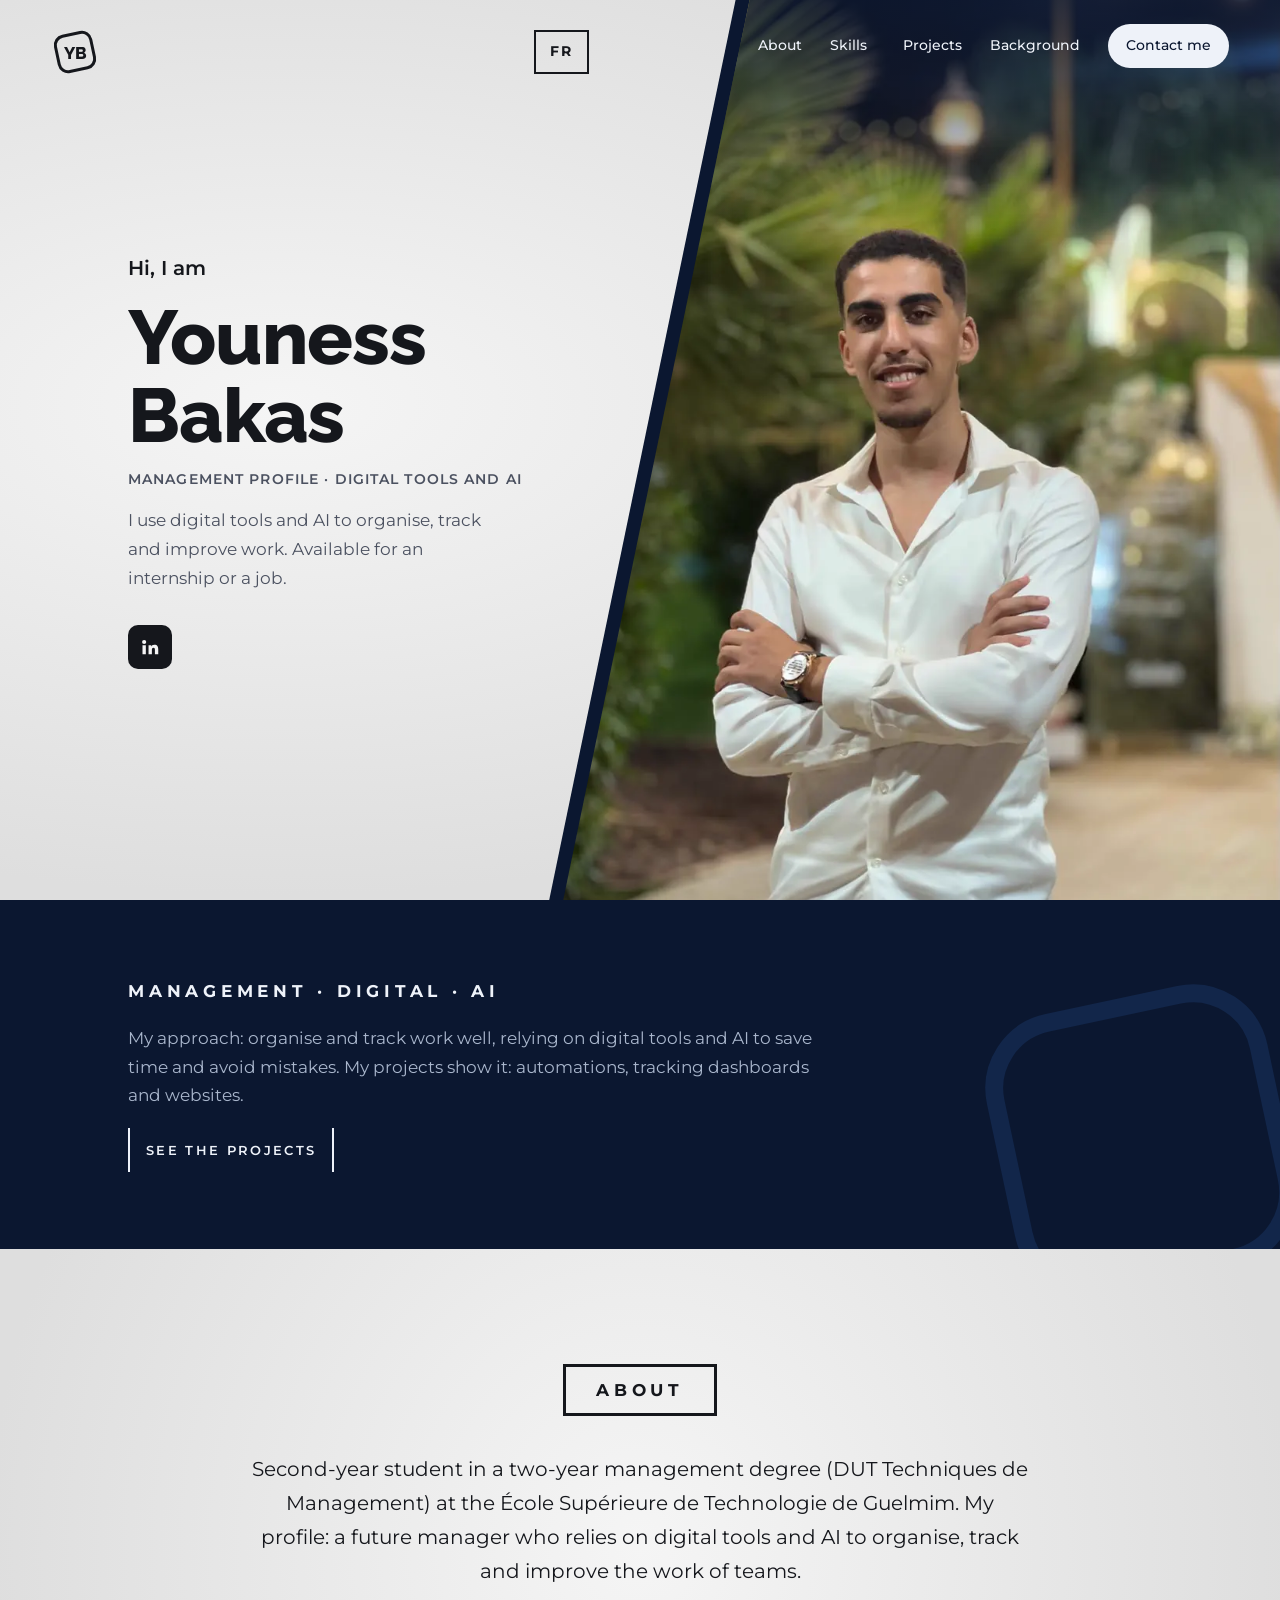
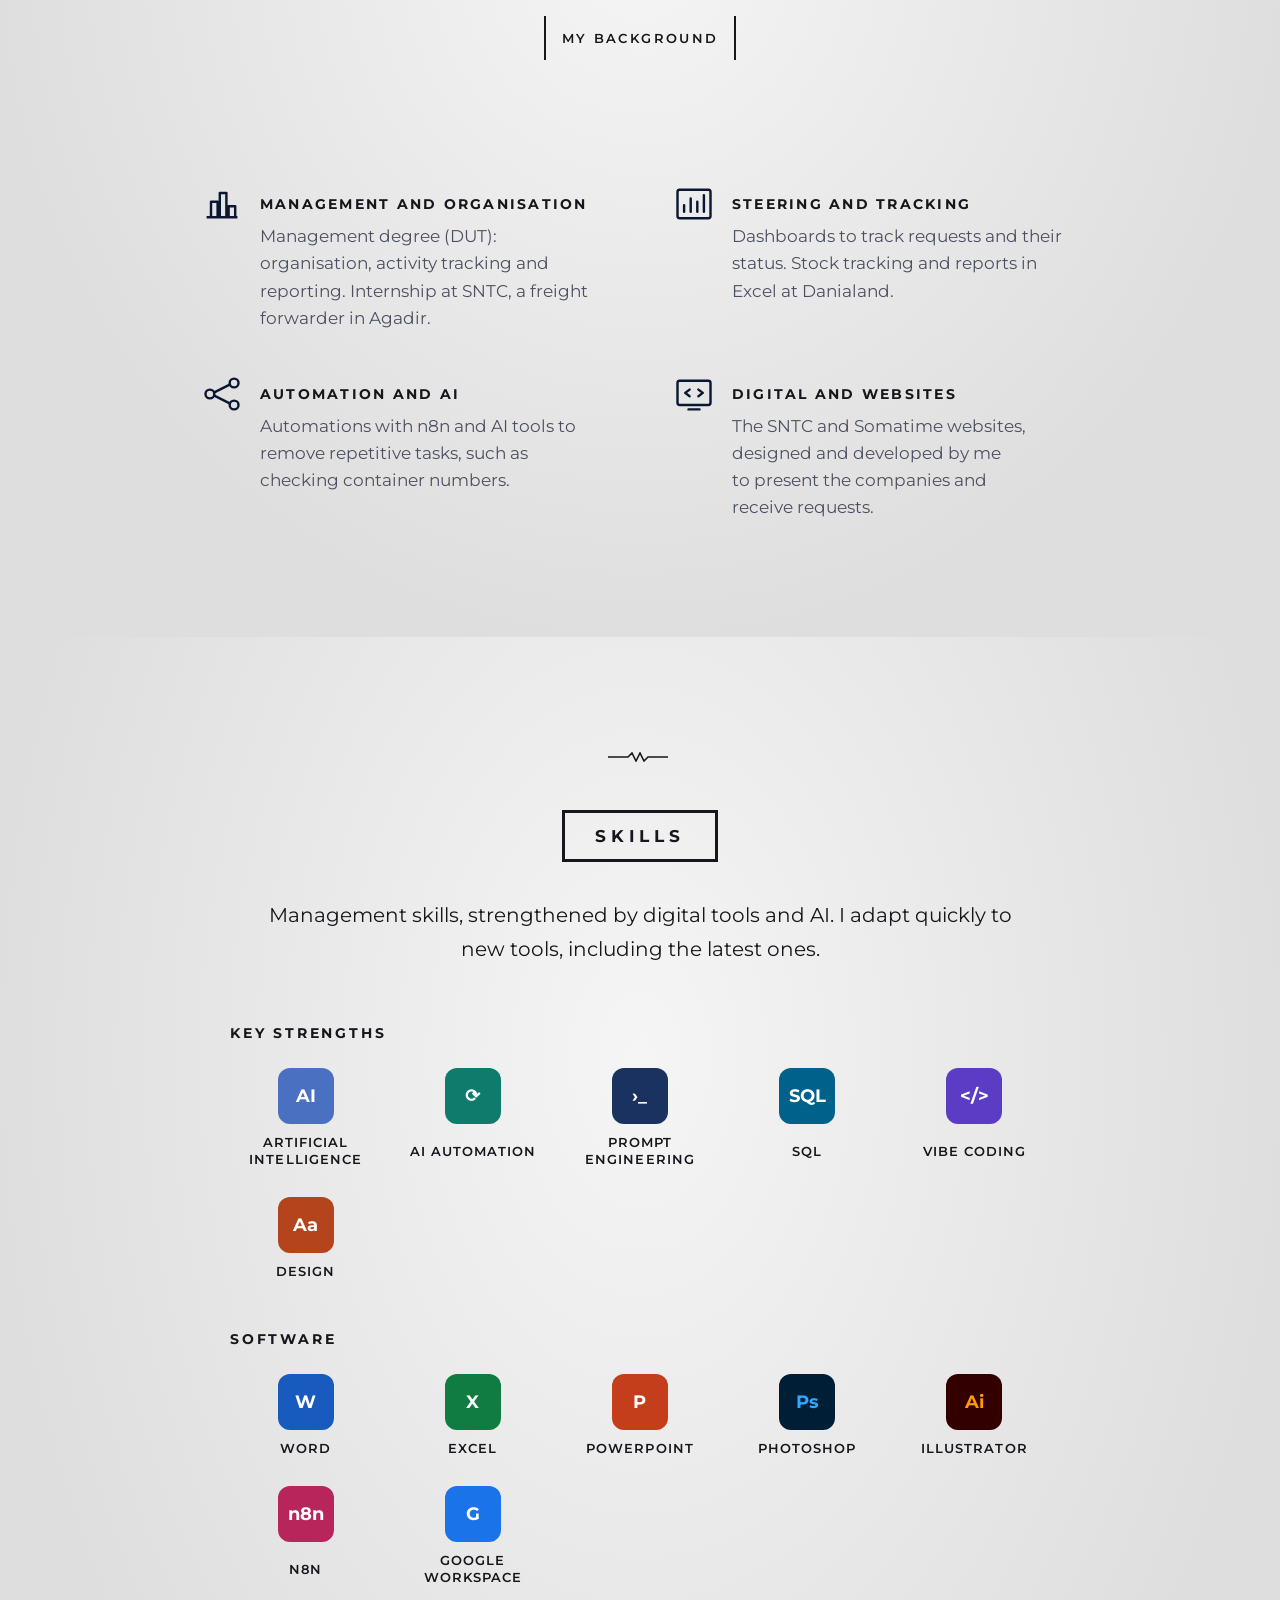
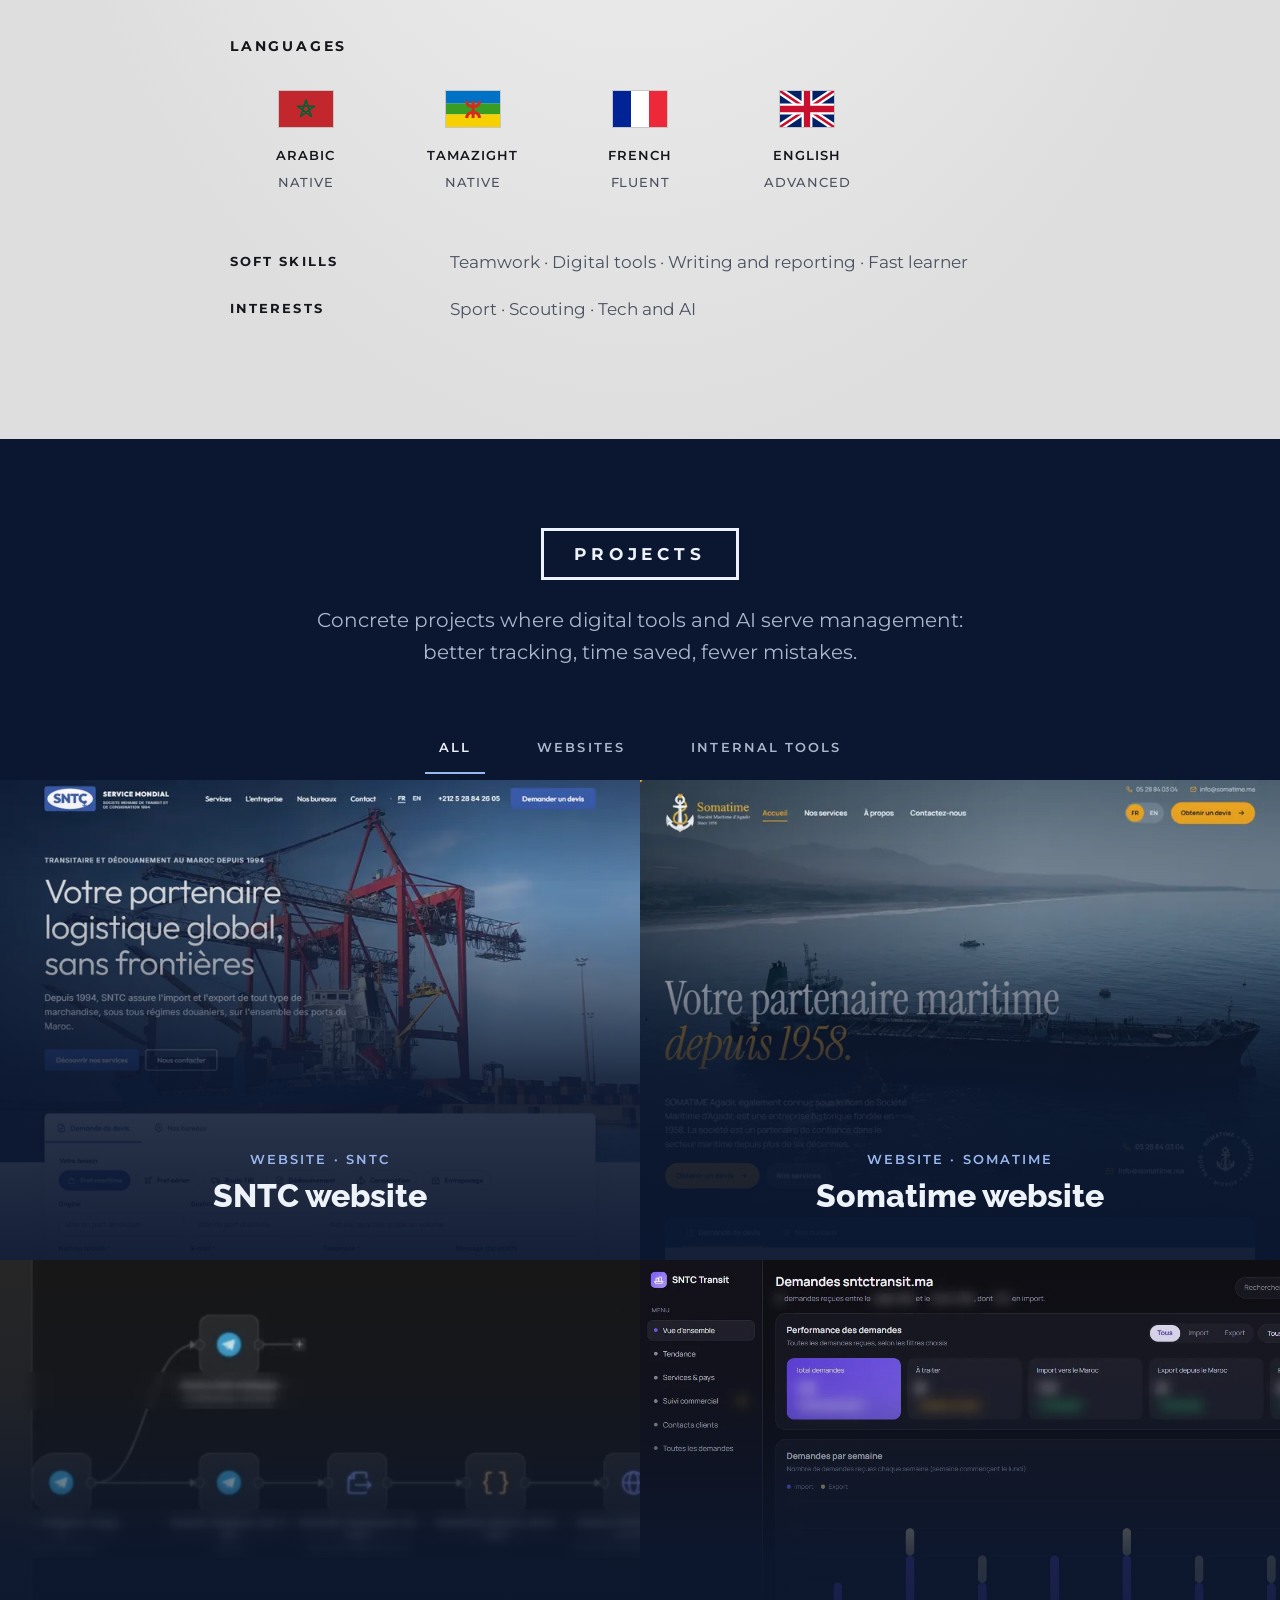
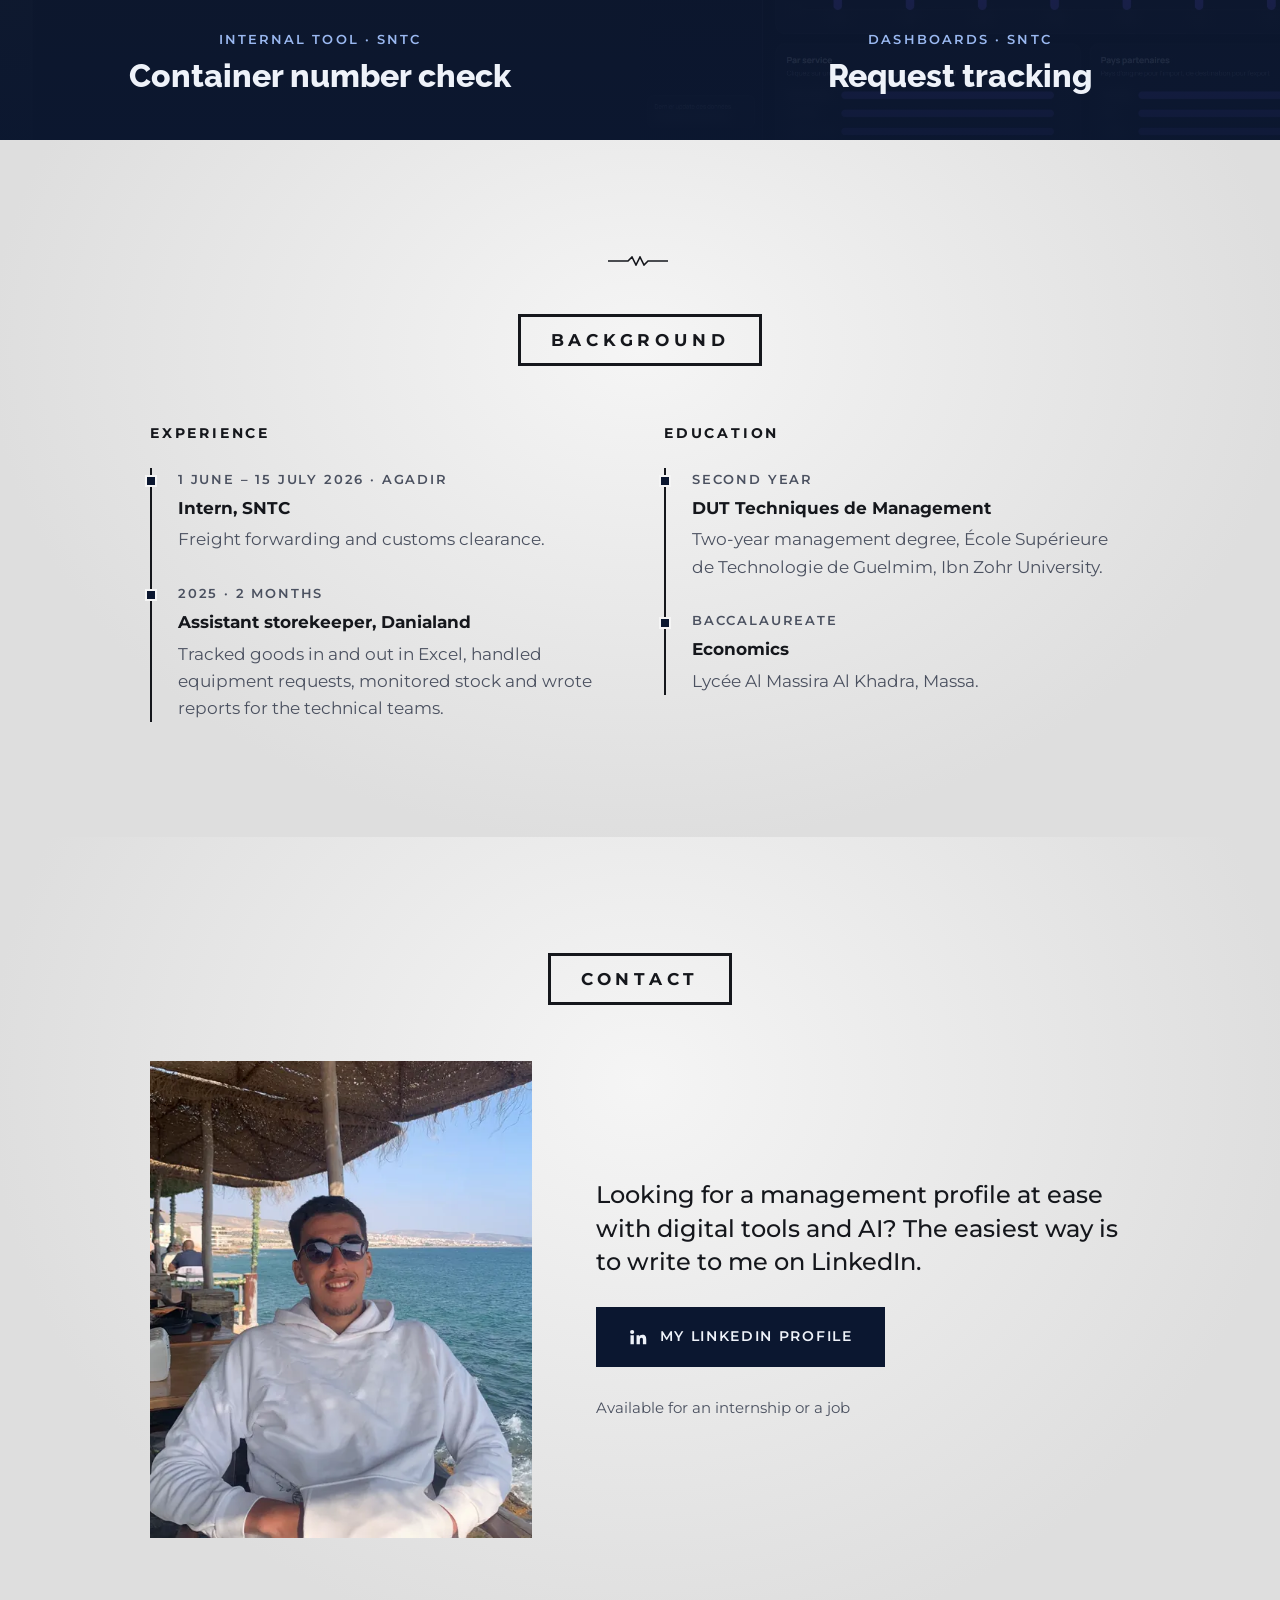
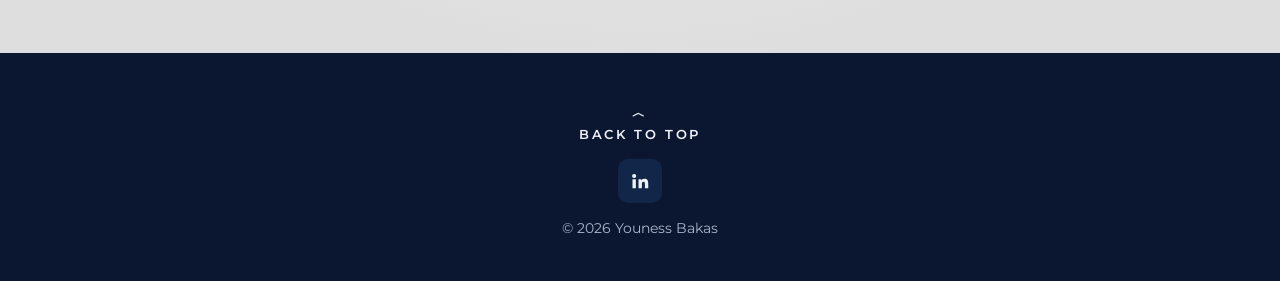
==== en/index.html @ 37b6029d "Version anglaise, disponibilité sans lieu, centres d'intérêt - Page /en/ traduite, bouton FR/EN et b" ====
<!doctype html>
<html lang="en">
<head>
  <meta charset="utf-8">
  <meta name="viewport" content="width=device-width, initial-scale=1">
  <title>Youness Bakas — Management, digital and AI</title>
  <meta name="description" content="Portfolio of Youness Bakas, a management profile who relies on digital tools and AI to perform better: automations, tracking dashboards and websites.">
  <link rel="canonical" href="https://ybakas.me/en/">
  <link rel="alternate" hreflang="fr" href="https://ybakas.me/">
  <link rel="alternate" hreflang="en" href="https://ybakas.me/en/">
  <link rel="alternate" hreflang="x-default" href="https://ybakas.me/">
  <meta name="theme-color" content="#0b1730">

  <meta property="og:type" content="profile">
  <meta property="og:locale" content="en_US">
  <meta property="og:locale:alternate" content="fr_MA">
  <meta property="og:site_name" content="Youness Bakas">
  <meta property="og:title" content="Youness Bakas — Management, digital and AI">
  <meta property="og:description" content="A management profile at ease with digital tools and AI. Management student (DUT), looking for an internship or a first job.">
  <meta property="og:url" content="https://ybakas.me/en/">
  <meta property="og:image" content="https://ybakas.me/assets/img/portrait.jpg">
  <meta property="og:image:alt" content="Portrait of Youness Bakas">
  <meta name="twitter:card" content="summary_large_image">

  <script type="application/ld+json">
  {
    "@context": "https://schema.org",
    "@type": "Person",
    "name": "Youness Bakas",
    "url": "https://ybakas.me/en/",
    "image": "https://ybakas.me/assets/img/portrait.jpg",
    "jobTitle": "Management student (DUT Techniques de Management)",
    "address": { "@type": "PostalAddress", "addressLocality": "Agadir", "addressCountry": "MA" },
    "alumniOf": "École Supérieure de Technologie de Guelmim",
    "sameAs": ["https://www.linkedin.com/in/bakas-youness"]
  }
  </script>

  <link rel="icon" href="../favicon.svg" type="image/svg+xml">
  <link rel="preconnect" href="https://fonts.googleapis.com">
  <link rel="preconnect" href="https://fonts.gstatic.com" crossorigin>
  <link href="https://fonts.googleapis.com/css2?family=Montserrat:wght@400;500;600;700&family=Raleway:wght@700;800&display=swap" rel="stylesheet">
  <link rel="preload" as="image" type="image/webp" href="../assets/img/portrait.webp" imagesrcset="../assets/img/portrait-480.webp 480w, ../assets/img/portrait.webp 921w" imagesizes="(max-width: 899px) 100vw, 50vw">
  <link rel="stylesheet" href="../assets/css/style.css">
  <script>document.documentElement.classList.add('js')</script>
</head>
<body>
  <a class="skip" href="#main">Skip to content</a>

  <svg width="0" height="0" class="sprite" aria-hidden="true" focusable="false">
    <symbol id="i-linkedin" viewBox="0 0 24 24"><path fill="currentColor" d="M4.98 3.5a2.5 2.5 0 1 1 0 5 2.5 2.5 0 0 1 0-5ZM3 9.75h4v11H3v-11Zm6.5 0h3.8v1.5h.06c.53-.95 1.83-1.95 3.77-1.95 4.03 0 4.77 2.5 4.77 5.75v5.7h-4v-5.05c0-1.2-.02-2.75-1.7-2.75-1.7 0-1.95 1.3-1.95 2.66v5.14h-4v-11Z"/></symbol>
    <symbol id="i-zigzag" viewBox="0 0 64 10"><path d="M0 5h20l4-4 4 8 4-8 4 8 4-4h20" fill="none" stroke="currentColor" stroke-width="1.6"/></symbol>
  </svg>

  <div class="topbar" id="topbar">
    <a class="topbar-name" href="#top">Youness Bakas</a>
    <nav class="topbar-nav" aria-label="Quick navigation">
      <a class="hide-sm" href="#about">About</a>
      <a href="#skills">Skills</a>
      <a href="#projects">Projects</a>
      <a href="#background">Background</a>
      <a class="hide-sm" href="../" lang="fr" hreflang="fr" aria-label="Version française">FR</a>
      <a class="pill" href="#contact">Contact</a>
    </nav>
  </div>

  <header class="hero" id="top">
    <div class="hero-text">
      <div class="hero-top">
        <a class="mark" href="#top" aria-label="Youness Bakas, back to top">
          <svg viewBox="0 0 48 48" aria-hidden="true"><rect x="6" y="6" width="36" height="36" rx="9" transform="rotate(-12 24 24)" fill="none" stroke="currentColor" stroke-width="3"/><text x="24" y="30.5" text-anchor="middle" font-family="Raleway, sans-serif" font-weight="800" font-size="17" fill="currentColor">YB</text></svg>
        </a>
          <a class="lang" href="../" lang="fr" hreflang="fr" aria-label="Version française">FR</a>
      </div>
      <div class="hero-intro">
        <p class="hello">Hi, I am</p>
        <h1 class="hero-name">Youness Bakas</h1>
        <p class="hero-role">Management profile · Digital tools and AI</p>
        <p class="hero-status">I use digital tools and AI to organise, track and improve work. Available for an internship or a job.</p>
        <ul class="hero-social">
          <li><a class="icon-btn" href="https://www.linkedin.com/in/bakas-youness" target="_blank" rel="noopener" aria-label="Youness Bakas on LinkedIn"><svg aria-hidden="true"><use href="#i-linkedin"/></svg></a></li>
        </ul>
      </div>
    </div>

    <div class="hero-panel">
      <nav class="hero-nav" aria-label="Main navigation">
        <button class="menu-btn" type="button" aria-expanded="false" aria-controls="hero-links">Menu</button>
        <ul id="hero-links">
          <li><a href="#about">About</a></li>
          <li><a href="#skills">Skills</a></li>
          <li><a href="#projects">Projects</a></li>
          <li><a href="#background">Background</a></li>
          <li class="only-sm"><a href="../" lang="fr" hreflang="fr" aria-label="Version française">FR</a></li>
          <li><a class="pill" href="#contact">Contact me</a></li>
        </ul>
      </nav>
      <picture>
        <source type="image/webp" srcset="../assets/img/portrait-480.webp 480w, ../assets/img/portrait.webp 921w" sizes="(max-width: 899px) 100vw, 50vw">
        <img class="hero-photo" src="../assets/img/portrait.jpg" width="921" height="1280" fetchpriority="high" alt="Portrait of Youness Bakas, white shirt, arms crossed, at night">
      </picture>
    </div>
  </header>

  <main id="main">

    <section class="feature" aria-labelledby="feature-title">
      <div class="feature-inner">
        <h2 class="feature-title" id="feature-title">Management · Digital · AI</h2>
        <p>My approach: organise and track work well, relying on digital tools and AI to save time and avoid mistakes. My projects show it: automations, tracking dashboards and websites.</p>
        <a class="bar-link" href="#projects">See the projects</a>
      </div>
      <svg class="feature-mark" viewBox="0 0 48 48" aria-hidden="true"><rect x="6" y="6" width="36" height="36" rx="9" transform="rotate(-12 24 24)" fill="none" stroke="currentColor" stroke-width="2.4"/></svg>
    </section>

    <section class="block about" id="about" aria-labelledby="about-title">
      <h2 class="boxed reveal" id="about-title">About</h2>
      <p class="lead reveal">Second-year student in a two-year management degree (DUT Techniques de Management) at the École Supérieure de Technologie de Guelmim. My profile: a future manager who relies on digital tools and AI to organise, track and improve the work of teams.</p>
      <a class="bar-link reveal" href="#background">My background</a>
      <svg class="zigzag reveal" aria-hidden="true"><use href="#i-zigzag"/></svg>

      <ul class="services">
        <li class="service reveal">
          <svg class="service-icon" viewBox="0 0 40 40" aria-hidden="true"><path d="M6 32h28M10 32V18h6v14M18 32V10h6v22M26 32V22h6v10" fill="none" stroke="currentColor" stroke-width="2.2" stroke-linejoin="round"/></svg>
          <h3>Management and organisation</h3>
          <p>Management degree (DUT): organisation, activity tracking and reporting. Internship at SNTC, a freight forwarder in Agadir.</p>
        </li>
        <li class="service reveal">
          <svg class="service-icon" viewBox="0 0 40 40" aria-hidden="true"><rect x="5" y="7" width="30" height="26" rx="2" fill="none" stroke="currentColor" stroke-width="2.2"/><path d="M11 27v-6M17 27V15M23 27v-9M29 27V12" stroke="currentColor" stroke-width="2.2" stroke-linecap="round"/></svg>
          <h3>Steering and tracking</h3>
          <p>Dashboards to track requests and their status. Stock tracking and reports in Excel at Danialand.</p>
        </li>
        <li class="service reveal">
          <svg class="service-icon" viewBox="0 0 40 40" aria-hidden="true"><circle cx="9" cy="20" r="4" fill="none" stroke="currentColor" stroke-width="2.2"/><circle cx="31" cy="10" r="4" fill="none" stroke="currentColor" stroke-width="2.2"/><circle cx="31" cy="30" r="4" fill="none" stroke="currentColor" stroke-width="2.2"/><path d="M13 18.5l14-7M13 21.5l14 7" fill="none" stroke="currentColor" stroke-width="2.2"/></svg>
          <h3>Automation and AI</h3>
          <p>Automations with n8n and AI tools to remove repetitive tasks, such as checking container numbers.</p>
        </li>
        <li class="service reveal">
          <svg class="service-icon" viewBox="0 0 40 40" aria-hidden="true"><rect x="5" y="8" width="30" height="22" rx="2" fill="none" stroke="currentColor" stroke-width="2.2"/><path d="M15 34h10M16 16l-4 3 4 3M24 16l4 3-4 3" fill="none" stroke="currentColor" stroke-width="2.2" stroke-linecap="round" stroke-linejoin="round"/></svg>
          <h3>Digital and websites</h3>
          <p>The SNTC and Somatime websites, designed and developed by me to present the companies and receive requests.</p>
        </li>
      </ul>
    </section>

    <section class="block skills" id="skills" aria-labelledby="skills-title">
      <svg class="zigzag" aria-hidden="true"><use href="#i-zigzag"/></svg>
      <h2 class="boxed reveal" id="skills-title">Skills</h2>
      <p class="lead reveal">Management skills, strengthened by digital tools and AI. I adapt quickly to new tools, including the latest ones.</p>

      <div class="skill-groups">
        <div class="skill-group reveal">
          <h3 class="group-title">Key strengths</h3>
          <ul class="tiles">
            <li><span class="tile" style="--c:#4a70c2">AI</span>Artificial intelligence</li>
            <li><span class="tile" style="--c:#0f7b6c">⟳</span>AI automation</li>
            <li><span class="tile" style="--c:#1a3260">›_</span>Prompt engineering</li>
            <li><span class="tile" style="--c:#00618a">SQL</span>SQL</li>
            <li><span class="tile" style="--c:#5b3cc4">&lt;/&gt;</span>Vibe coding</li>
            <li><span class="tile" style="--c:#b4441c">Aa</span>Design</li>
          </ul>
        </div>
        <div class="skill-group reveal">
          <h3 class="group-title">Software</h3>
          <ul class="tiles">
            <li><span class="tile" style="--c:#185abd">W</span>Word</li>
            <li><span class="tile" style="--c:#107c41">X</span>Excel</li>
            <li><span class="tile" style="--c:#c43e1c">P</span>PowerPoint</li>
            <li><span class="tile" style="--c:#001e36;--t:#31a8ff">Ps</span>Photoshop</li>
            <li><span class="tile" style="--c:#330000;--t:#ff9a00">Ai</span>Illustrator</li>
            <li><span class="tile" style="--c:#b8255a">n8n</span>n8n</li>
            <li><span class="tile" style="--c:#1a73e8">G</span>Google Workspace</li>
          </ul>
        </div>
        <div class="skill-group reveal">
          <h3 class="group-title">Languages</h3>
          <ul class="tiles">
            <li>
              <svg class="flag" viewBox="0 0 30 20" aria-hidden="true"><rect width="30" height="20" fill="#c1272d"/><path d="M15 5L17.94 14.05L10.24 8.45H19.76L12.06 14.05Z" fill="none" stroke="#006233" stroke-width="0.9" stroke-linejoin="round"/></svg>
              Arabic<small>Native</small>
            </li>
            <li>
              <svg class="flag" viewBox="0 0 30 20" aria-hidden="true"><rect width="30" height="7" fill="#0072c6"/><rect y="7" width="30" height="6" fill="#3a9d23"/><rect y="13" width="30" height="7" fill="#f6d001"/><text x="15" y="15" text-anchor="middle" font-size="12" font-weight="700" fill="#d52b1e" font-family="Ebrima, 'Noto Sans Tifinagh', sans-serif">ⵣ</text></svg>
              Tamazight<small>Native</small>
            </li>
            <li>
              <svg class="flag" viewBox="0 0 30 20" aria-hidden="true"><rect width="10" height="20" fill="#002395"/><rect x="10" width="10" height="20" fill="#fff"/><rect x="20" width="10" height="20" fill="#ed2939"/></svg>
              French<small>Fluent</small>
            </li>
            <li>
              <svg class="flag" viewBox="0 0 60 40" aria-hidden="true"><rect width="60" height="40" fill="#012169"/><path d="M0 0l60 40M60 0L0 40" stroke="#fff" stroke-width="8"/><path d="M0 0l60 40M60 0L0 40" stroke="#c8102e" stroke-width="3"/><path d="M30 0v40M0 20h60" stroke="#fff" stroke-width="12"/><path d="M30 0v40M0 20h60" stroke="#c8102e" stroke-width="7"/></svg>
              English<small>Advanced</small>
            </li>
          </ul>
        </div>
      </div>

      <dl class="extras reveal">
        <div><dt>Soft skills</dt><dd>Teamwork · Digital tools · Writing and reporting · Fast learner</dd></div>
        <div><dt>Interests</dt><dd>Sport · Scouting · Tech and AI</dd></div>
      </dl>
    </section>

    <section class="work" id="projects" aria-labelledby="work-title">
      <div class="work-head">
        <h2 class="boxed boxed-light" id="work-title">Projects</h2>
        <p class="work-lead">Concrete projects where digital tools and AI serve management: better tracking, time saved, fewer mistakes.</p>
      </div>

      <div class="filters" role="group" aria-label="Filter projects">
        <button type="button" data-filter="all" aria-pressed="true">All</button>
        <button type="button" data-filter="web" aria-pressed="false">Websites</button>
        <button type="button" data-filter="outil" aria-pressed="false">Internal tools</button>
      </div>

      <ul class="grid">
        <li class="card" data-kind="web">
          <picture><source type="image/webp" srcset="../assets/img/projet-sntc-800.webp 800w, ../assets/img/projet-sntc.webp 1440w" sizes="(max-width: 899px) 100vw, 50vw"><img class="pos-start" src="../assets/img/projet-sntc.jpg" width="1440" height="1080" loading="lazy" alt="Home page of sntctransit.ma: port cranes and a ship, headline “Votre partenaire logistique global, sans frontières”"></picture>
          <div class="card-body">
            <p class="card-kind">Website · SNTC</p>
            <h3>SNTC website</h3>
            <p class="card-text">The company website, developed and put online by me.</p>
            <div class="card-actions"><a href="https://sntctransit.ma" target="_blank" rel="noopener">The site <span aria-hidden="true">↗</span></a><button type="button" data-open="d-sntc">Details</button></div>
          </div>
        </li>
        <li class="card" data-kind="web">
          <picture><source type="image/webp" srcset="../assets/img/projet-somatime-800.webp 800w, ../assets/img/projet-somatime.webp 1440w" sizes="(max-width: 899px) 100vw, 50vw"><img class="pos-start" src="../assets/img/projet-somatime.jpg" width="1440" height="1080" loading="lazy" alt="Home page of somatime.ma: a ship off Agadir, headline “Votre partenaire maritime depuis 1958”"></picture>
          <div class="card-body">
            <p class="card-kind">Website · Somatime</p>
            <h3>Somatime website</h3>
            <p class="card-text">The website of Société Maritime d'Agadir, rebuilt from scratch and developed by me.</p>
            <div class="card-actions"><a href="https://somatime.ma" target="_blank" rel="noopener">The site <span aria-hidden="true">↗</span></a><button type="button" data-open="d-somatime">Details</button></div>
          </div>
        </li>
        <li class="card" data-kind="outil">
          <picture><source type="image/webp" srcset="../assets/img/capture-workflow-carte.webp"><img src="../assets/img/capture-workflow-carte.jpg" width="960" height="720" loading="lazy" alt="Blurred diagram of the n8n automation that checks container numbers"></picture>
          <div class="card-body">
            <p class="card-kind">Internal tool · SNTC</p>
            <h3>Container number check</h3>
            <p class="card-text">An n8n automation that checks container numbers, with no manual checking.</p>
            <div class="card-actions"><button type="button" data-open="d-matricules">Details</button></div>
          </div>
        </li>
        <li class="card" data-kind="outil">
          <picture><source type="image/webp" srcset="../assets/img/capture-demandes-top.webp"><img class="pos-start" src="../assets/img/capture-demandes-top.jpg" width="1440" height="900" loading="lazy" alt="Blurred screenshot of the requests dashboard: indicators and weekly chart"></picture>
          <div class="card-body">
            <p class="card-kind">Dashboards · SNTC</p>
            <h3>Request tracking</h3>
            <p class="card-text">Dashboards to steer incoming requests, from arrival to processing.</p>
            <div class="card-actions"><button type="button" data-open="d-demandes">Details</button></div>
          </div>
        </li>
      </ul>
    </section>

    <dialog class="sheet" id="d-sntc" aria-labelledby="d-sntc-t">
      <h3 id="d-sntc-t">SNTC website</h3>
      <p class="sheet-meta">Société Nehame de Transit et Consignation · Agadir, Casablanca, Tangier</p>
      <p>The company website, developed and put online by me, from hosting to search engine optimisation.</p>
      <dl class="psd">
        <div><dt>Problem</dt><dd>Present the company and its offices, and receive requests online.</dd></div>
        <div><dt>Solution</dt><dd>A secure website, indexed on Google, with a contact form.</dd></div>
        <div><dt>Tools</dt><dd>Hostino hosting, SSL, Google Search Console, Web3Forms</dd></div>
      </dl>
      <div class="sheet-actions"><a class="btn" href="https://sntctransit.ma" target="_blank" rel="noopener">sntctransit.ma <span aria-hidden="true">↗</span></a><button class="close" type="button">Close</button></div>
    </dialog>

    <dialog class="sheet" id="d-somatime" aria-labelledby="d-somatime-t">
      <h3 id="d-somatime-t">Somatime website</h3>
      <p class="sheet-meta">Somatime Agadir · Shipping company</p>
      <p>The website of Somatime, Société Maritime d'Agadir, completely rebuilt from scratch.</p>
      <dl class="psd">
        <div><dt>My role</dt><dd>New website designed and developed by me, from scratch.</dd></div>
      </dl>
      <div class="sheet-actions"><a class="btn" href="https://somatime.ma" target="_blank" rel="noopener">somatime.ma <span aria-hidden="true">↗</span></a><button class="close" type="button">Close</button></div>
    </dialog>

    <dialog class="sheet" id="d-matricules" aria-labelledby="d-matricules-t">
      <h3 id="d-matricules-t">Container number check</h3>
      <p class="sheet-meta">SNTC · Automation · n8n</p>
      <p>An internal tool, built with n8n, that automates the checking of container numbers.</p>
      <dl class="psd">
        <div><dt>Problem</dt><dd>Checking each container number by hand takes time and lets mistakes through.</dd></div>
        <div><dt>Solution</dt><dd>An automatic check, built into the team's daily work.</dd></div>
        <div><dt>Tool</dt><dd>n8n</dd></div>
      </dl>
      <div class="sheet-shots">
        <figure>
          <picture><source type="image/webp" srcset="../assets/img/capture-workflow-flou.webp"><img src="../assets/img/capture-workflow-flou.jpg" width="1741" height="490" loading="lazy" alt="Blurred diagram of the automation steps"></picture>
          <figcaption>The automation steps in n8n, blurred.</figcaption>
        </figure>
        <figure>
          <picture><source type="image/webp" srcset="../assets/img/capture-matricule-trouve.webp"><img src="../assets/img/capture-matricule-trouve.jpg" width="1071" height="627" loading="lazy" alt="Blurred screenshot: a container photo is sent and the tool replies “Conteneur trouvé” (container found)"></picture>
          <figcaption>You send a photo of a container: the tool reads the number and confirms it is on the list.</figcaption>
        </figure>
        <figure>
          <picture><source type="image/webp" srcset="../assets/img/capture-matricule-absent.webp"><img src="../assets/img/capture-matricule-absent.jpg" width="900" height="707" loading="lazy" alt="Blurred screenshot: the tool replies “Conteneur non disponible dans la liste” (container not on the list)"></picture>
          <figcaption>If the number is not on the list, the team is told straight away.</figcaption>
        </figure>
      </div>
      <p class="pending">Container numbers and internal details are blurred.</p>
      <div class="sheet-actions"><button class="close" type="button">Close</button></div>
    </dialog>

    <dialog class="sheet" id="d-demandes" aria-labelledby="d-demandes-t">
      <h3 id="d-demandes-t">Tracking incoming requests</h3>
      <p class="sheet-meta">SNTC · Dashboards · Tracking and reporting</p>
      <p>Dashboards to track the requests received through the websites.</p>
      <dl class="psd">
        <div><dt>Problem</dt><dd>Requests arrive through several websites and must not be lost.</dd></div>
        <div><dt>Solution</dt><dd>Central tracking of every request, from arrival to processing.</dd></div>
      </dl>
      <div class="sheet-shots">
        <figure>
          <picture><source type="image/webp" srcset="../assets/img/capture-demandes-top.webp"><img src="../assets/img/capture-demandes-top.jpg" width="1440" height="900" loading="lazy" alt="Blurred screenshot: dashboard overview, indicators, weekly requests chart, breakdown by service and country"></picture>
          <figcaption>Overview: indicators, requests per week, import and export, services and countries.</figcaption>
        </figure>
        <figure>
          <picture><source type="image/webp" srcset="../assets/img/capture-demandes-suivi.webp"><img src="../assets/img/capture-demandes-suivi.jpg" width="1440" height="900" loading="lazy" alt="Blurred screenshot: sales follow-up by status and contact cards"></picture>
          <figcaption>Sales follow-up: each request has a status, from “New” to “Won”.</figcaption>
        </figure>
      </div>
      <p class="pending">Screenshot taken with fictitious data, then blurred: no customer data is visible.</p>
      <div class="sheet-actions"><button class="close" type="button">Close</button></div>
    </dialog>

    <section class="block path" id="background" aria-labelledby="path-title">
      <svg class="zigzag" aria-hidden="true"><use href="#i-zigzag"/></svg>
      <h2 class="boxed reveal" id="path-title">Background</h2>
      <div class="path-cols">
        <div class="path-col">
          <h3 class="group-title reveal">Experience</h3>
          <ol class="timeline">
            <li class="reveal"><p class="when">1 June – 15 July 2026 · Agadir</p><p class="what">Intern, SNTC</p><p>Freight forwarding and customs clearance.</p></li>
            <li class="reveal"><p class="when">2025 · 2 months</p><p class="what">Assistant storekeeper, Danialand</p><p>Tracked goods in and out in Excel, handled equipment requests, monitored stock and wrote reports for the technical teams.</p></li>
          </ol>
        </div>
        <div class="path-col">
          <h3 class="group-title reveal">Education</h3>
          <ol class="timeline">
            <li class="reveal"><p class="when">Second year</p><p class="what">DUT Techniques de Management</p><p>Two-year management degree, École Supérieure de Technologie de Guelmim, Ibn Zohr University.</p></li>
            <li class="reveal"><p class="when">Baccalaureate</p><p class="what">Economics</p><p>Lycée Al Massira Al Khadra, Massa.</p></li>
          </ol>
        </div>
      </div>
    </section>

    <section class="block contact" id="contact" aria-labelledby="contact-title">
      <h2 class="boxed reveal" id="contact-title">Contact</h2>
      <div class="contact-grid">
        <figure class="contact-photo reveal">
          <picture>
            <source type="image/webp" srcset="../assets/img/portrait-agadir-640.webp 640w, ../assets/img/portrait-agadir.webp 1280w" sizes="(max-width: 899px) 80vw, 30vw">
            <img src="../assets/img/portrait-agadir.jpg" width="1280" height="1280" loading="lazy" alt="Youness Bakas on a terrace facing the sea, on the Agadir coast">
          </picture>
        </figure>
        <div class="contact-text">
          <p class="lead reveal">Looking for a management profile at ease with digital tools and AI? The easiest way is to write to me on LinkedIn.</p>
          <a class="btn btn-big reveal" href="https://www.linkedin.com/in/bakas-youness" target="_blank" rel="noopener"><svg aria-hidden="true"><use href="#i-linkedin"/></svg><span>My LinkedIn profile</span></a>
          <p class="contact-note reveal">Available for an internship or a job</p>
        </div>
      </div>
    </section>
  </main>

  <footer class="footer">
    <a class="to-top" href="#top"><span aria-hidden="true">︿</span>Back to top</a>
    <a class="icon-btn icon-btn-dark" href="https://www.linkedin.com/in/bakas-youness" target="_blank" rel="noopener" aria-label="Youness Bakas on LinkedIn"><svg aria-hidden="true"><use href="#i-linkedin"/></svg></a>
    <p>© 2026 Youness Bakas</p>
  </footer>

  <script src="../assets/js/main.js" defer></script>
</body>
</html>
---- assets/css/style.css ----
/* Portfolio — Youness Bakas · hero en diagonale, titres encadrés, bleu nuit SNTC */

:root {
  /* Couleurs : papier gris clair, encre presque noire, bleu nuit SNTC */
  --paper: #dedede;
  --paper-hi: #f5f5f5;
  --sheet: #f2f2f2;
  --ink: #15171c;
  --muted: #4b5160;
  --navy: #0b1730;
  --navy-2: #12264a;
  --accent: #4a70c2;
  --accent-strong: #3a5ca3;
  --on-navy: #eef2f9;
  --on-navy-muted: #a9b6cc;
  --accent-ink: #9ab8f0;
  --error: #a3221b;

  /* Type */
  --display: "Raleway", "Helvetica Neue", Arial, sans-serif;
  --text: "Montserrat", "Helvetica Neue", Arial, sans-serif;
  --step-label: 0.8125rem;
  --step-note: 0.9375rem;
  --step-small: 0.875rem;
  --step-body: clamp(1rem, 0.96rem + 0.2vw, 1.0625rem);
  --step-lead: clamp(1.0625rem, 0.98rem + 0.4vw, 1.25rem);
  --step-title: clamp(1.5rem, 1.2rem + 1.2vw, 2rem);
  --step-name: clamp(2.6rem, 1.4rem + 4.2vw, 5.25rem);
  --track: 0.28em;

  /* Espace */
  --margin: clamp(16px, 4vw, 64px);
  --section: clamp(80px, 9vw, 128px);

  /* Mouvement */
  --ease-out: cubic-bezier(0.22, 1, 0.36, 1);
  --ease-soft: cubic-bezier(0.33, 1, 0.68, 1);
  --t-press: 140ms;
  --t-hover: 200ms;
  --t-ui: 260ms;
  --t-reveal: 800ms;

  --z-bar: 5;
  --z-skip: 10;
}

*, *::before, *::after { box-sizing: border-box; }

html { scroll-behavior: smooth; -webkit-text-size-adjust: 100%; background: var(--paper); }

body {
  margin: 0;
  background: var(--paper);
  color: var(--ink);
  font-family: var(--text);
  font-size: var(--step-body);
  line-height: 1.7;
  -webkit-font-smoothing: antialiased;
}

img { display: block; max-width: 100%; height: auto; }
picture { display: contents; }
figure { margin: 0; }
p, h1, h2, h3, dl, dd, ul, ol { margin: 0; }
ul, ol { padding: 0; list-style: none; }
a { color: inherit; }
h1, h2, h3, p { text-wrap: pretty; }
button { font: inherit; color: inherit; }

::selection { background: var(--navy); color: var(--on-navy); }
:focus-visible { outline: 2px solid var(--accent); outline-offset: 3px; }

.sprite { position: absolute; }

.skip {
  position: absolute; left: var(--margin); top: -60px; z-index: var(--z-skip);
  background: var(--navy); color: var(--on-navy); padding: 12px 18px; text-decoration: none;
  transition: top var(--t-ui) var(--ease-out);
}
.skip:focus { top: 16px; }

.pos-right { object-position: 80% 50%; }
.pos-start { object-position: 0 0; }

/* ---------- Pièces communes ---------- */

.boxed {
  display: inline-block;
  padding: 12px 30px;
  border: 3px solid var(--ink);
  font-family: var(--text); font-weight: 700;
  font-size: var(--step-body); line-height: 1.3;
  letter-spacing: var(--track); text-transform: uppercase;
}
.boxed-light { border-color: var(--on-navy); color: var(--on-navy); }

.zigzag { display: block; width: 64px; height: 10px; margin: 0 auto; color: var(--ink); }

.bar-link {
  display: inline-flex; align-items: center; min-height: 44px;
  padding: 0 16px;
  border-left: 2px solid currentColor; border-right: 2px solid currentColor;
  font-size: var(--step-label); font-weight: 600;
  letter-spacing: 0.18em; text-transform: uppercase; text-decoration: none;
  line-height: 1.2;
  transition: padding var(--t-ui) var(--ease-out), color var(--t-hover) ease;
}
.bar-link:hover { padding: 0 24px; }

.btn {
  display: inline-flex; align-items: center; gap: 12px;
  min-height: 52px; padding: 0 26px;
  border: 0; border-radius: 0;
  background: var(--navy); color: var(--on-navy);
  font-size: var(--step-small); font-weight: 600;
  letter-spacing: 0.12em; text-transform: uppercase; text-decoration: none;
  cursor: pointer;
  transition: background-color var(--t-hover) ease, transform var(--t-press) var(--ease-out);
}
.btn svg { width: 20px; height: 20px; }
.btn:hover { background: var(--accent-strong); }
.btn:active { transform: scale(0.98); }
.btn-big { min-height: 60px; padding: 0 32px; }

.icon-btn {
  display: inline-grid; place-items: center;
  width: 44px; height: 44px;
  background: var(--ink); color: var(--paper-hi);
  border-radius: 10px;
  transition: background-color var(--t-hover) ease, transform var(--t-press) var(--ease-out);
}
.icon-btn svg { width: 20px; height: 20px; }
.icon-btn:hover { background: var(--accent-strong); }
.icon-btn:active { transform: scale(0.94); }
.icon-btn-dark { background: var(--navy-2); color: var(--on-navy); }

.pill {
  display: inline-flex; align-items: center; min-height: 36px;
  padding: 0 18px; border-radius: 999px;
  background: var(--on-navy); color: var(--navy) !important;
  font-weight: 600;
}

.lead { font-size: var(--step-lead); line-height: 1.7; max-width: 60ch; margin-inline: auto; }

/* ---------- Hero en diagonale ---------- */

.hero {
  position: relative;
  min-height: max(620px, 100svh);
  display: grid;
  grid-template-columns: minmax(0, 1fr);
  background: radial-gradient(ellipse at 22% 45%, var(--paper-hi), var(--paper) 70%);
  overflow: hidden;
}

.hero-text {
  position: relative; z-index: 1;
  display: grid; grid-template-rows: auto 1fr;
  padding: 28px var(--margin) 56px;
  width: 50%;
}
.hero-top { display: flex; align-items: center; justify-content: space-between; gap: 16px; }
.lang {
  display: inline-flex; align-items: center; justify-content: center; min-height: 44px; min-width: 52px; padding: 0 14px;
  border: 2px solid var(--ink); color: var(--ink); text-decoration: none;
  font-size: var(--step-small); font-weight: 700; letter-spacing: 0.14em;
  transition: background-color var(--t-hover) ease, color var(--t-hover) ease;
}
.lang:hover { background: var(--ink); color: var(--paper-hi); }
@media (min-width: 900px) { .only-sm { display: none; } }
.mark { display: inline-flex; width: 48px; height: 48px; color: var(--ink); }
.mark svg { width: 100%; height: 100%; }
.hero-intro { align-self: center; display: grid; gap: 14px; justify-items: start; padding-left: clamp(0px, 6vw, 96px); }
.hello { font-size: var(--step-lead); font-weight: 600; }
.hero-name {
  font-family: var(--display); font-weight: 800;
  font-size: var(--step-name); line-height: 1.02; letter-spacing: -0.015em;
}
.hero-role {
  font-size: var(--step-small); font-weight: 600; color: var(--muted);
  letter-spacing: 0.08em; text-transform: uppercase;
}
.hero-status { max-width: 34ch; color: var(--muted); }
.hero-social { display: flex; gap: 10px; margin-top: 18px; }

.hero::before,
.hero-panel {
  position: absolute; top: 0; bottom: 0; right: 0;
  width: 56%;
  clip-path: polygon(26% 0, 100% 0, 100% 100%, 0 100%);
}
.hero::before { content: ""; background: var(--navy); transform: translateX(-14px); }
.hero-panel { background: var(--navy); }
.hero-photo {
  position: absolute; inset: 0;
  width: 100%; height: 100%;
  object-fit: cover; object-position: 50% 26%;
}
.hero-panel::after {
  content: ""; position: absolute; inset: 0; pointer-events: none;
  background: linear-gradient(to bottom, rgba(11, 23, 48, 0.82), rgba(11, 23, 48, 0) 26%);
}

.hero-nav { position: absolute; z-index: 2; top: 24px; right: var(--margin); }
.hero-nav ul { display: flex; align-items: center; gap: clamp(16px, 2.2vw, 36px); }
.hero-nav a {
  display: inline-flex; align-items: center; min-height: 44px; min-width: 44px;
  color: var(--on-navy); font-size: var(--step-small); font-weight: 500;
  text-decoration: none;
  transition: color var(--t-hover) ease;
}
.hero-nav a:not(.pill):hover { color: var(--accent-ink); }
.hero-nav .pill { min-height: 44px; transition: background-color var(--t-hover) ease; }
.hero-nav .pill:hover { background: var(--accent-ink); }
.menu-btn { display: none; }

/* ---------- Bande « stage en cours » ---------- */

.feature {
  position: relative; overflow: hidden;
  background: var(--navy); color: var(--on-navy);
  padding: clamp(48px, 6vw, 80px) var(--margin);
}
.feature-inner { position: relative; z-index: 1; max-width: 860px; display: grid; gap: 18px; justify-items: start; margin-left: clamp(0px, 6vw, 96px); }
.feature-title { font-size: var(--step-body); font-weight: 700; letter-spacing: var(--track); text-transform: uppercase; }
.feature p { color: var(--on-navy-muted); max-width: 64ch; }
.feature .bar-link { color: var(--on-navy); }
.feature-mark {
  position: absolute; right: -40px; bottom: -70px;
  width: clamp(220px, 28vw, 380px); height: auto;
  color: var(--navy-2);
}

/* ---------- Sections claires ---------- */

.block {
  padding: var(--section) var(--margin);
  text-align: center;
  background: radial-gradient(ellipse at 50% 30%, var(--paper-hi), var(--paper) 72%);
}
.block > .boxed { margin-bottom: 36px; }
.block > .zigzag:first-child { margin-bottom: 48px; }
.about .bar-link { margin-top: 28px; }
.about .zigzag { margin-top: 56px; }

.services {
  max-width: 880px; margin: 56px auto 0;
  display: grid; grid-template-columns: repeat(2, minmax(0, 1fr)); gap: 40px 64px;
  text-align: left;
}
.service { display: grid; grid-template-columns: 44px minmax(0, 1fr); gap: 6px 16px; align-items: start; align-content: start; }
.service h3 { padding-top: 11px; }
.service-icon { width: 44px; height: 44px; color: var(--navy); grid-row: span 2; align-self: start; }
.service h3 { font-size: var(--step-small); font-weight: 700; letter-spacing: 0.16em; text-transform: uppercase; }
.service p { grid-column: 2; font-size: var(--step-body); color: var(--muted); line-height: 1.6; }

/* Compétences : grille d'icônes */

.skill-groups { max-width: 820px; margin: 56px auto 0; display: grid; gap: 48px; text-align: left; }
.group-title { font-size: var(--step-small); font-weight: 700; letter-spacing: 0.2em; text-transform: uppercase; margin-bottom: 22px; }
.tiles { display: grid; grid-template-columns: repeat(auto-fill, minmax(124px, 1fr)); gap: 28px 16px; }
.tiles li {
  display: grid; justify-items: center; gap: 10px; text-align: center;
  font-size: var(--step-label); font-weight: 600; letter-spacing: 0.08em; text-transform: uppercase; line-height: 1.35;
}
.tiles small { display: block; font-size: var(--step-label); font-weight: 500; color: var(--muted); letter-spacing: 0.06em; }
.tile {
  display: grid; place-items: center;
  width: 56px; height: 56px; border-radius: 12px;
  background: var(--c, var(--navy)); color: var(--t, #fff);
  font-size: 1.125rem; font-weight: 700; letter-spacing: 0; text-transform: none;
  transition: transform var(--t-ui) var(--ease-out);
}
.tiles li:hover .tile, .tiles li:hover .flag { transform: translateY(-4px); }
.flag { width: 56px; height: 38px; border: 1px solid rgba(21, 23, 28, 0.15); margin: 9px 0; transition: transform var(--t-ui) var(--ease-out); }

.extras { max-width: 820px; margin: 56px auto 0; display: grid; gap: 18px; text-align: left; }
.extras div { display: grid; grid-template-columns: 12em minmax(0, 1fr); gap: 16px; }
.extras dt { font-size: var(--step-label); font-weight: 700; letter-spacing: 0.16em; text-transform: uppercase; padding-top: 0.2em; }
.extras dd { color: var(--muted); }

/* ---------- Projets : bandeau, filtres, grille ---------- */

.work { background: var(--navy); color: var(--on-navy); }
.work-head {
  position: relative;
  display: grid; place-items: center;
  padding: clamp(56px, 7vw, 96px) var(--margin) clamp(32px, 4vw, 48px);
  overflow: hidden;
}
.work-head .boxed { position: relative; z-index: 1; }
.work-lead { margin-top: 24px; max-width: 52ch; text-align: center; color: var(--on-navy-muted); font-size: var(--step-lead); line-height: 1.6; }

.filters { display: flex; justify-content: center; gap: clamp(8px, 3vw, 40px); padding: 6px var(--margin); }
.filters button {
  min-height: 52px; padding: 0 14px;
  background: none; border: 0; border-bottom: 2px solid transparent;
  color: var(--on-navy-muted);
  font-size: var(--step-label); font-weight: 600; letter-spacing: 0.16em; text-transform: uppercase;
  cursor: pointer;
  transition: color var(--t-hover) ease, border-color var(--t-hover) ease;
}
.filters button:hover { color: var(--on-navy); }
.filters button[aria-pressed="true"] { color: var(--on-navy); border-bottom-color: var(--accent-ink); }

.grid { display: grid; grid-template-columns: repeat(2, minmax(0, 1fr)); }
.card { position: relative; aspect-ratio: 4 / 3; overflow: hidden; background: var(--navy-2); }
.card[hidden] { display: none; }
.card img {
  position: absolute; inset: 0; width: 100%; height: 100%; object-fit: cover;
  transition: transform 1.2s var(--ease-soft);
}
.card:hover img, .card:focus-within img { transform: scale(1.05); }
.card-body {
  position: absolute; inset: 0;
  display: flex; flex-direction: column; justify-content: flex-end; align-items: center; gap: 8px;
  padding: 24px; text-align: center;
  background: linear-gradient(to top, rgba(11, 23, 48, 0.96), rgba(11, 23, 48, 0.86) 38%, rgba(11, 23, 48, 0.2) 72%, rgba(11, 23, 48, 0));
  transition: background-color var(--t-ui) ease;
}
.card-kind { font-size: var(--step-label); font-weight: 600; letter-spacing: 0.16em; text-transform: uppercase; color: var(--accent-ink); }
.card h3 { font-family: var(--display); font-weight: 800; font-size: var(--step-title); line-height: 1.15; }
/* Replié tant que la carte n'est ni survolée ni sélectionnée au clavier */
.card-text, .card-actions {
  max-height: 0; overflow: hidden;
  opacity: 0; transform: translateY(10px);
  transition: opacity var(--t-ui) ease, transform var(--t-ui) var(--ease-out), max-height var(--t-ui) var(--ease-out);
}
.card-text { font-size: var(--step-body); color: var(--on-navy); max-width: 34ch; line-height: 1.55; }
.card:hover .card-body, .card:focus-within .card-body { background-color: rgba(11, 23, 48, 0.82); justify-content: center; }
.card:hover .card-text, .card:hover .card-actions,
.card:focus-within .card-text, .card:focus-within .card-actions { max-height: 12em; opacity: 1; transform: none; }
.card-actions { display: flex; margin-top: 6px; }
.card-actions a, .card-actions button {
  display: inline-flex; align-items: center; gap: 6px; min-height: 44px;
  padding: 0 16px; background: none; border: 0;
  border-left: 2px solid var(--on-navy);
  font-size: var(--step-label); font-weight: 600; letter-spacing: 0.14em; text-transform: uppercase;
  text-decoration: none; color: var(--on-navy); cursor: pointer;
  transition: color var(--t-hover) ease;
}
.card-actions > :last-child { border-right: 2px solid var(--on-navy); }
.card-actions a:hover, .card-actions button:hover { color: var(--accent-ink); }


.work-foot { padding: 20px var(--margin); text-align: center; font-size: var(--step-note); color: var(--on-navy-muted); }

/* Fiches projet */

.sheet {
  width: min(640px, calc(100% - 32px)); max-height: calc(100svh - 48px);
  padding: clamp(24px, 4vw, 40px);
  border: 0; border-radius: 0;
  background: var(--sheet); color: var(--ink);
}
.sheet::backdrop { background: rgba(11, 23, 48, 0.72); }
.sheet[open] { animation: sheet-in var(--t-ui) var(--ease-out); }
.sheet h3 { font-family: var(--display); font-weight: 800; font-size: var(--step-title); line-height: 1.15; }
.sheet-meta { margin: 6px 0 18px; font-size: var(--step-note); color: var(--muted); }
.psd { display: grid; gap: 14px; margin-top: 20px; }
.psd div { display: grid; grid-template-columns: 7.5em minmax(0, 1fr); gap: 16px; }
.psd dt { font-size: var(--step-label); font-weight: 700; letter-spacing: 0.12em; text-transform: uppercase; padding-top: 0.25em; }
.sheet-shots { display: grid; gap: 20px; margin-top: 24px; }
.sheet-shots img { width: 100%; height: auto; }
.sheet-shots figcaption { margin-top: 8px; font-size: var(--step-note); color: var(--muted); }
.pending { margin-top: 18px; font-size: var(--step-note); color: var(--muted); }
.sheet-actions { display: flex; flex-wrap: wrap; align-items: center; gap: 16px; margin-top: 28px; }
.close {
  min-height: 44px; padding: 0 16px; background: none; border: 0;
  border-left: 2px solid var(--ink); border-right: 2px solid var(--ink);
  font-size: var(--step-label); font-weight: 600; letter-spacing: 0.16em; text-transform: uppercase; cursor: pointer;
}
@keyframes sheet-in { from { opacity: 0; transform: translateY(16px); } to { opacity: 1; transform: none; } }

/* ---------- Parcours ---------- */

.path-cols {
  max-width: 980px; margin: 20px auto 0;
  display: grid; grid-template-columns: repeat(2, minmax(0, 1fr)); gap: 48px;
  text-align: left;
}
.timeline { display: grid; gap: 28px; border-left: 2px solid var(--ink); padding-left: 26px; }
.timeline li { position: relative; display: grid; gap: 4px; }
.timeline li::before {
  content: ""; position: absolute; left: -33px; top: 0.45em;
  width: 12px; height: 12px; background: var(--navy); border: 2px solid var(--paper-hi);
}
.when { font-size: var(--step-label); font-weight: 600; letter-spacing: 0.14em; text-transform: uppercase; color: var(--muted); }
.what { font-weight: 700; }
.timeline p:last-child:not(.what) { color: var(--muted); font-size: var(--step-body); line-height: 1.6; }

/* ---------- Contact ---------- */

.contact-grid {
  max-width: 980px; margin: 20px auto 0;
  display: grid; grid-template-columns: minmax(0, 5fr) minmax(0, 7fr); gap: clamp(28px, 5vw, 72px);
  align-items: center; text-align: left;
}
.contact-photo img { width: 100%; aspect-ratio: 4 / 5; object-fit: cover; object-position: 52% 45%; }
.contact-text { display: grid; gap: 28px; justify-items: start; }
.contact-text .lead { margin: 0; max-width: 40ch; font-size: clamp(1.25rem, 1rem + 0.8vw, 1.5rem); line-height: 1.4; font-weight: 500; }
.contact-note { font-size: var(--step-note); color: var(--muted); }

/* ---------- Footer ---------- */

.footer {
  display: grid; justify-items: center; gap: 14px;
  padding: 48px var(--margin) 40px;
  background: var(--navy); color: var(--on-navy-muted);
  text-align: center; font-size: var(--step-small);
}
.to-top {
  display: inline-grid; justify-items: center; min-height: 44px; align-content: center;
  color: var(--on-navy); text-decoration: none;
  font-size: var(--step-label); font-weight: 600; letter-spacing: 0.2em; text-transform: uppercase;
  transition: transform var(--t-ui) var(--ease-out);
}
.to-top:hover { transform: translateY(-3px); }
.credits a { color: var(--on-navy); }

/* ---------- Menu fixe : revient quand on remonte la page ---------- */

.topbar {
  position: fixed; inset: 0 0 auto; z-index: var(--z-bar);
  display: flex; justify-content: space-between; align-items: center; gap: 16px;
  padding: 0 var(--margin);
  background: var(--navy); color: var(--on-navy);
  font-size: var(--step-small);
  transform: translateY(-100%); visibility: hidden;
  transition: transform var(--t-ui) var(--ease-out), visibility 0s linear var(--t-ui);
}
.topbar.is-shown, .topbar:focus-within {
  transform: none; visibility: visible;
  transition: transform var(--t-ui) var(--ease-out), visibility 0s;
}
.topbar a {
  display: inline-flex; align-items: center; min-height: 52px; min-width: 44px;
  text-decoration: none; transition: color var(--t-hover) ease;
}
.topbar-name { font-weight: 700; letter-spacing: 0.06em; }
.topbar-nav { display: flex; align-items: center; gap: clamp(14px, 2.4vw, 32px); }
.topbar-nav a { color: var(--on-navy-muted); }
.topbar-nav a.pill { min-height: 44px; }
.topbar a:hover, .topbar-nav a[aria-current="true"] { color: var(--on-navy); }
.topbar-nav a[aria-current="true"] { text-decoration: underline; text-underline-offset: 6px; text-decoration-color: var(--accent-ink); }

/* ---------- Page 404 ---------- */

.lost {
  min-height: 100svh;
  display: grid; align-content: center; justify-items: center; gap: 24px;
  padding: var(--margin); text-align: center;
  background: radial-gradient(ellipse at 50% 40%, var(--paper-hi), var(--paper) 72%);
}
.lost-title { font-family: var(--display); font-weight: 800; font-size: var(--step-name); line-height: 1.05; }
.lost-text { font-size: var(--step-lead); line-height: 1.6; color: var(--muted); max-width: 32ch; }

/* ---------- Tablette et téléphone ---------- */

@media (max-width: 1080px) {
  .hero-nav ul { gap: 14px; }
  .services { grid-template-columns: minmax(0, 1fr); max-width: 520px; }
  .grid { grid-template-columns: repeat(2, minmax(0, 1fr)); }
}

@media (max-width: 899px) {
  .hero { min-height: 0; grid-template-rows: auto auto; }
  .hero::before { display: none; }
  .hero-panel {
    position: relative; grid-row: 1;
    width: 100%; height: min(70svh, 560px);
    clip-path: polygon(0 0, 100% 0, 100% 86%, 0 100%);
  }
  .hero-text { grid-row: 2; width: 100%; padding: 8px var(--margin) 56px; grid-template-rows: auto; }
  .hero-intro { padding-left: 0; }
  .hero-top { display: none; }

  .hero-nav { top: 16px; right: var(--margin); left: var(--margin); display: flex; justify-content: flex-end; }
  .hero-nav ul { flex-wrap: wrap; justify-content: flex-end; }
  .js .menu-btn {
    display: inline-flex; align-items: center; min-height: 44px; padding: 0 20px;
    background: var(--on-navy); color: var(--navy); border: 0; border-radius: 999px;
    font-size: var(--step-small); font-weight: 600; cursor: pointer;
  }
  .js .hero-nav ul {
    position: absolute; top: 56px; right: 0;
    display: none; flex-direction: column; align-items: stretch; gap: 0;
    min-width: 220px; padding: 8px 0;
    background: var(--navy);
  }
  .js .hero-nav.is-open ul { display: flex; }
  .js .hero-nav ul a { width: 100%; padding: 0 20px; }
  .js .hero-nav ul .pill { margin: 8px 16px; width: auto; justify-content: center; }

  .feature-inner { margin-left: 0; }

  .path-cols, .contact-grid { grid-template-columns: minmax(0, 1fr); }
  .contact-photo { max-width: 360px; }
  .extras div { grid-template-columns: minmax(0, 1fr); gap: 4px; }
}

/* Téléphone ou écran tactile : la carte affiche tout, sans survol */
@media (max-width: 899px), (hover: none) {
  .card { aspect-ratio: auto; display: grid; align-content: start; }
  .card img { position: static; aspect-ratio: 4 / 3; }
  .card-body { position: static; background: var(--navy-2); padding: 20px 20px 24px; align-items: flex-start; text-align: left; }
  .card:hover .card-body, .card:focus-within .card-body { background-color: var(--navy-2); justify-content: flex-end; }
  .card-text, .card-actions { max-height: none; opacity: 1; transform: none; }
  .card-actions { margin-left: -16px; }
  .card-actions > :first-child { border-left-color: transparent; }
  .card-actions > :last-child { border-right: 0; }
  }

@media (max-width: 640px) {
  .grid { grid-template-columns: minmax(0, 1fr); gap: 2px; }
  .filters { justify-content: space-between; gap: 0; }
  .filters button { padding: 0 8px; letter-spacing: 0.08em; }
  .tiles { grid-template-columns: repeat(3, minmax(0, 1fr)); gap: 24px 8px; }
  .psd div { grid-template-columns: minmax(0, 1fr); gap: 2px; }
  .boxed { padding: 10px 20px; }
  .topbar .topbar-name, .topbar .hide-sm { display: none; }
  .topbar-nav { width: 100%; justify-content: space-between; gap: 8px; }
}

/* ---------- Apparitions (seulement avec JS) ---------- */

.js .reveal {
  opacity: 0; transform: translateY(24px);
  transition: opacity var(--t-reveal) var(--ease-out), transform var(--t-reveal) var(--ease-out);
  transition-delay: calc(var(--i, 0) * 75ms);
}
.js .reveal.is-in { opacity: 1; transform: none; }

.js .hero-intro > *, .js .mark {
  opacity: 0; transform: translateY(18px);
  transition: opacity 800ms var(--ease-out), transform 900ms var(--ease-out);
  transition-delay: calc(250ms + var(--i, 0) * 90ms);
}
.js .hero-photo { opacity: 0; transform: scale(1.08); transition: opacity 1.2s var(--ease-soft), transform 2.2s var(--ease-soft); }
.js .hero::before { opacity: 0; transition: opacity 600ms ease 600ms; }
.js .hero.is-loaded .hero-intro > *, .js .hero.is-loaded .mark,
.js .hero.is-loaded .hero-photo { opacity: 1; transform: none; }
.js .hero.is-loaded::before { opacity: 1; }

@media (prefers-reduced-motion: reduce) {
  html { scroll-behavior: auto; }
  *, *::before, *::after { animation-duration: 1ms !important; animation-delay: 0ms !important; }
  .topbar { transition: none !important; }
  .js .reveal, .js .hero-intro > *, .js .mark, .js .hero-photo, .js .hero::before {
    opacity: 1; transform: none; transition: none;
  }
}
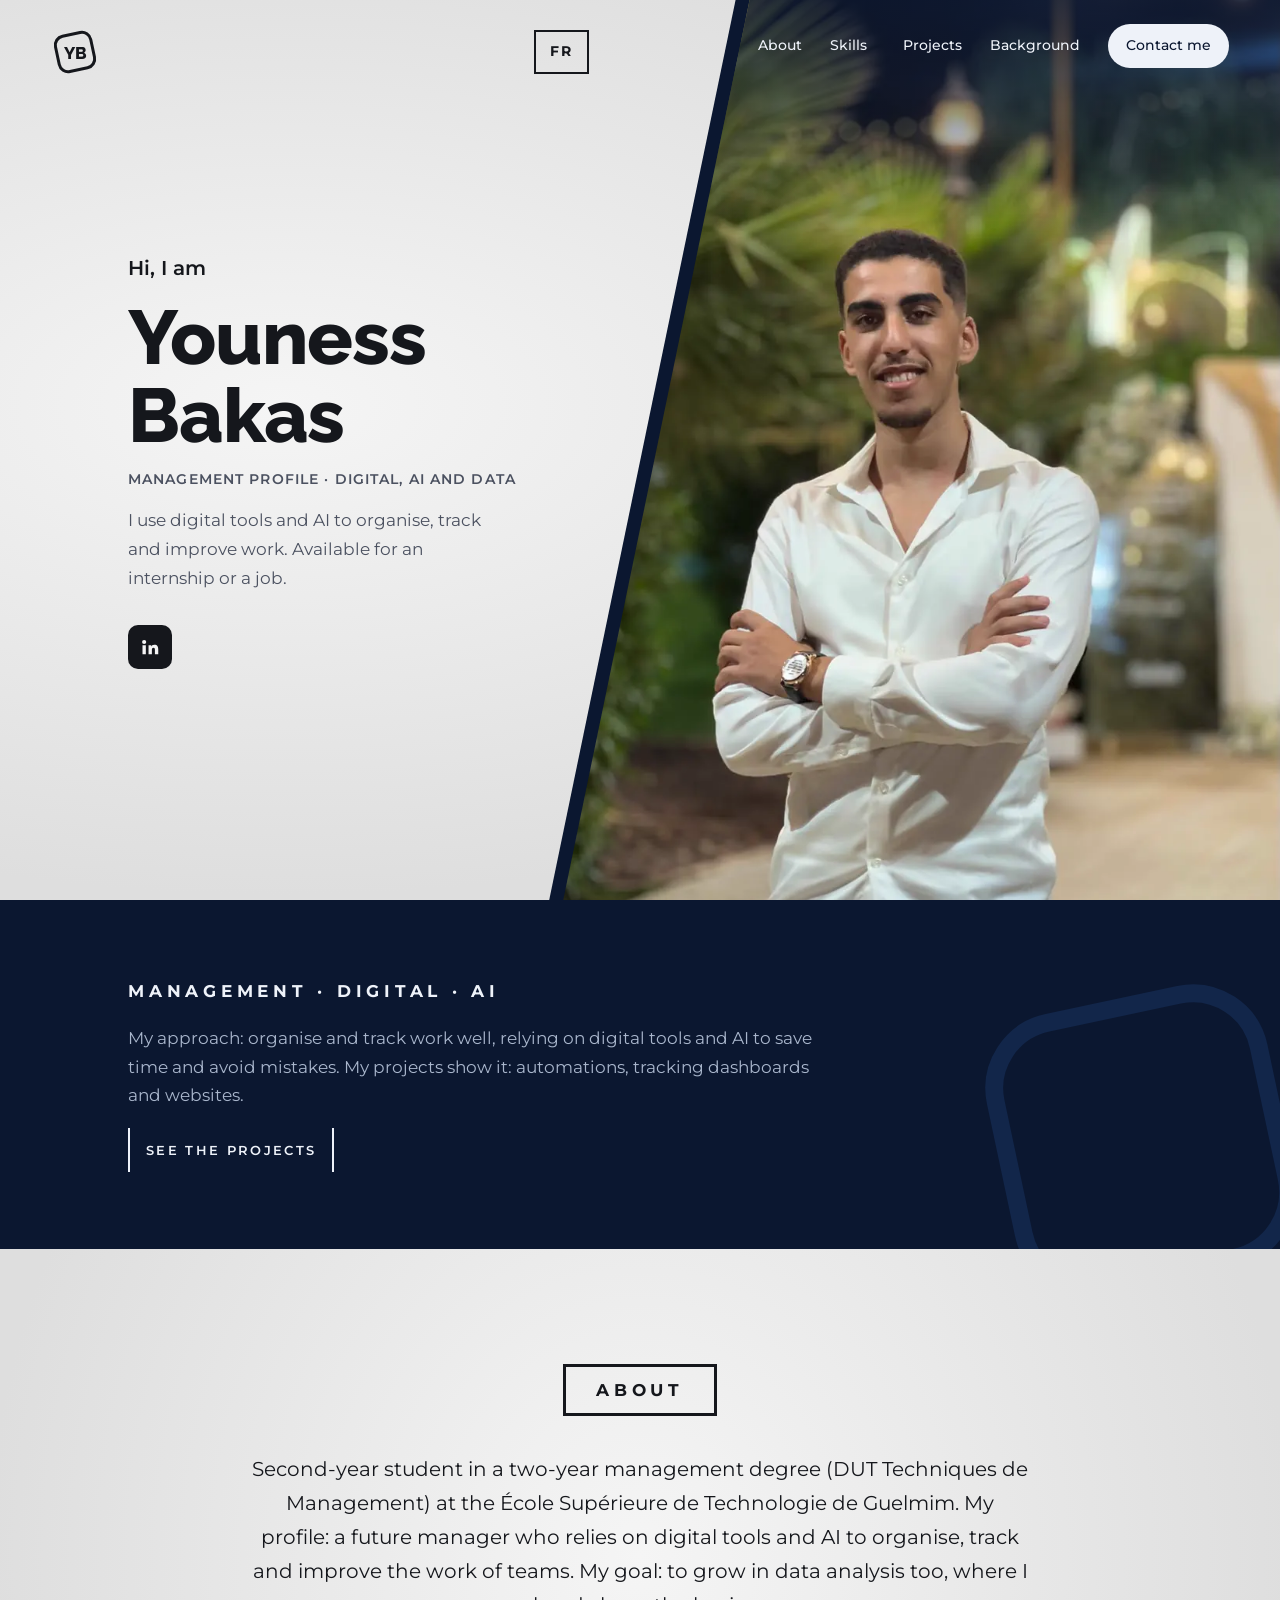
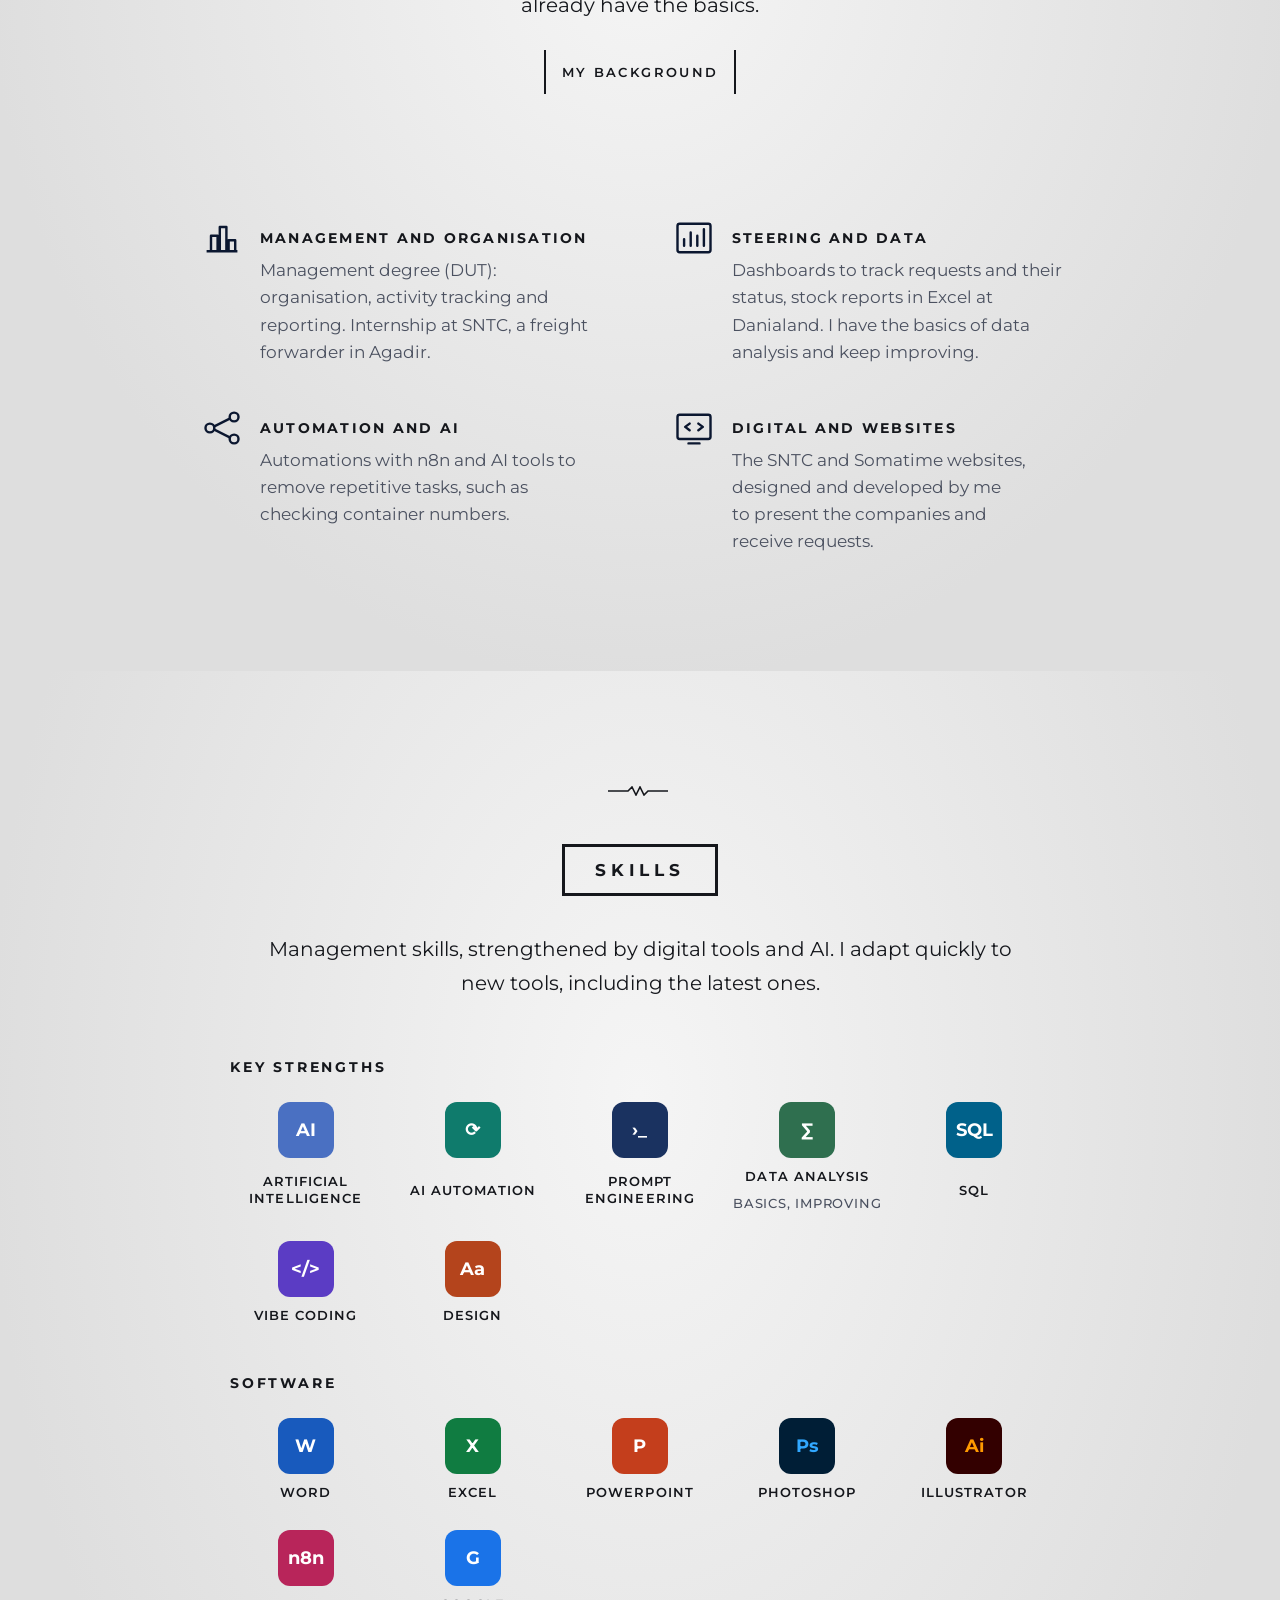
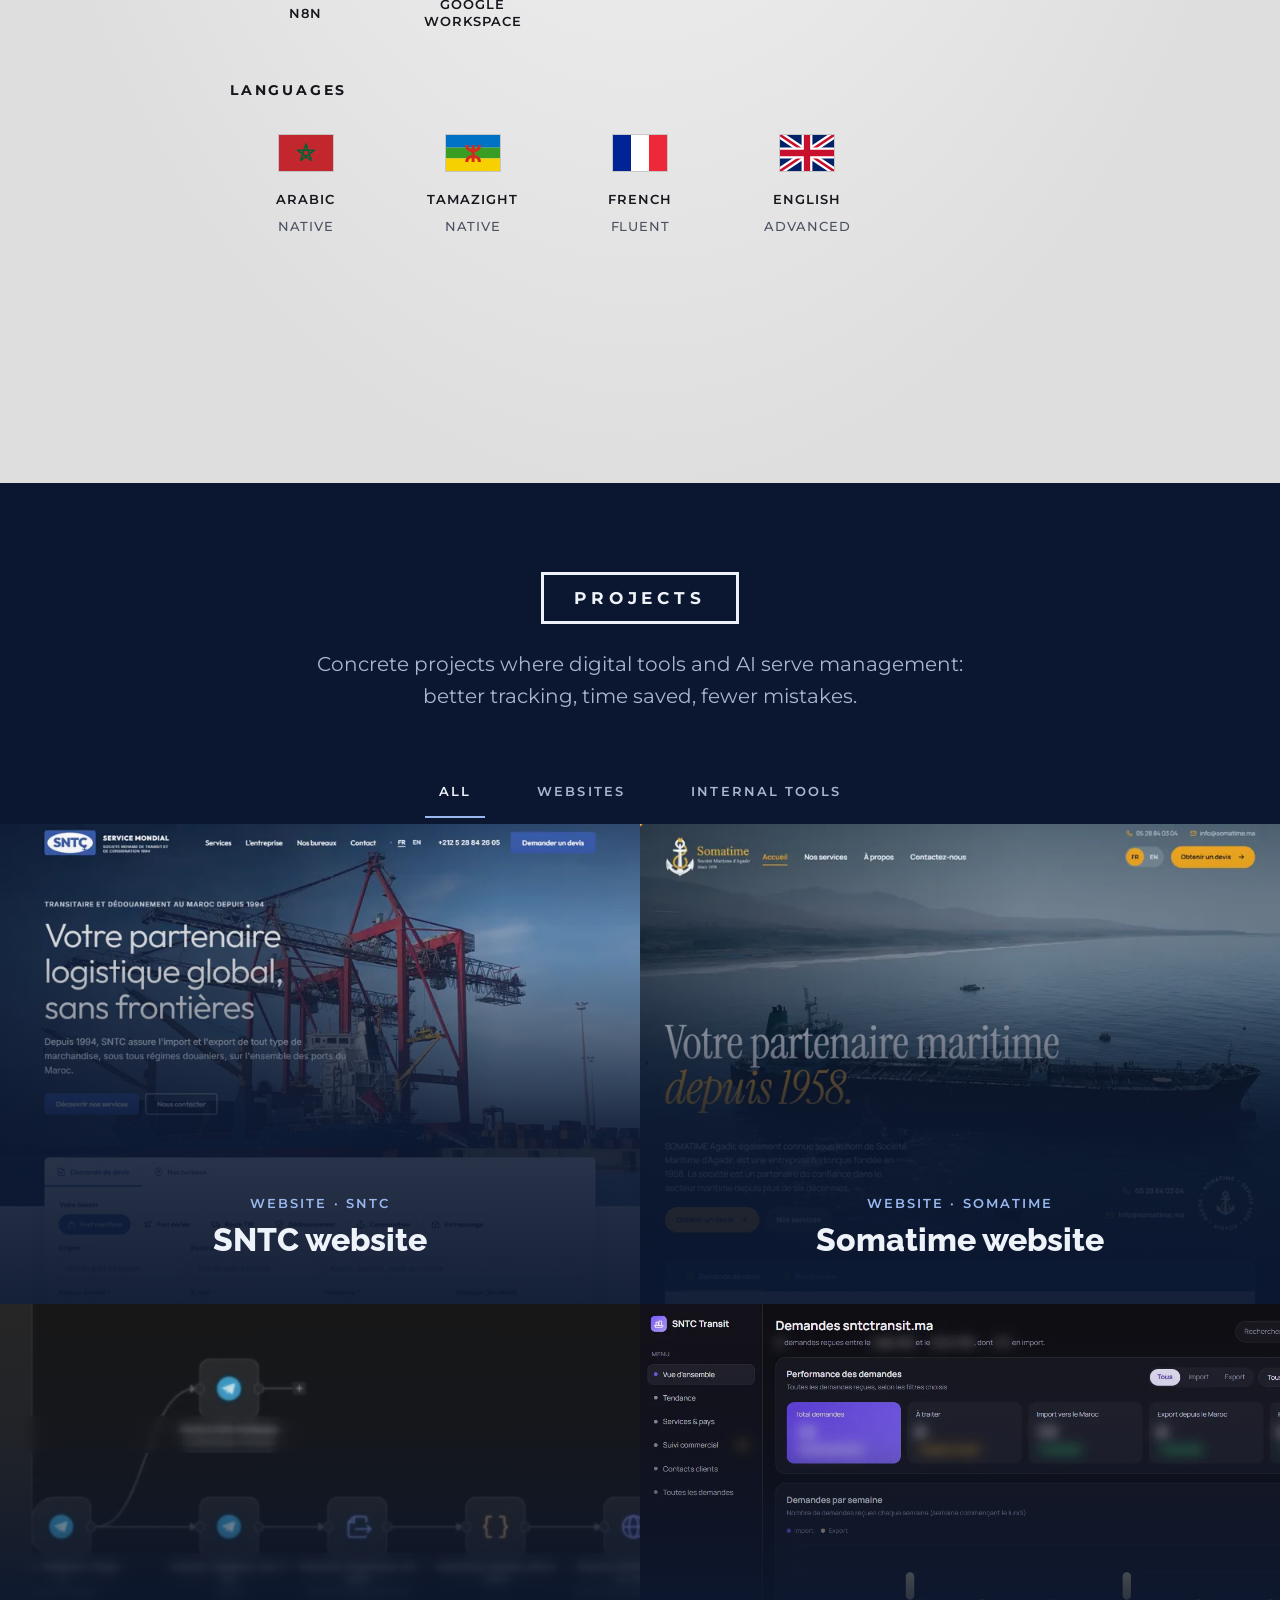
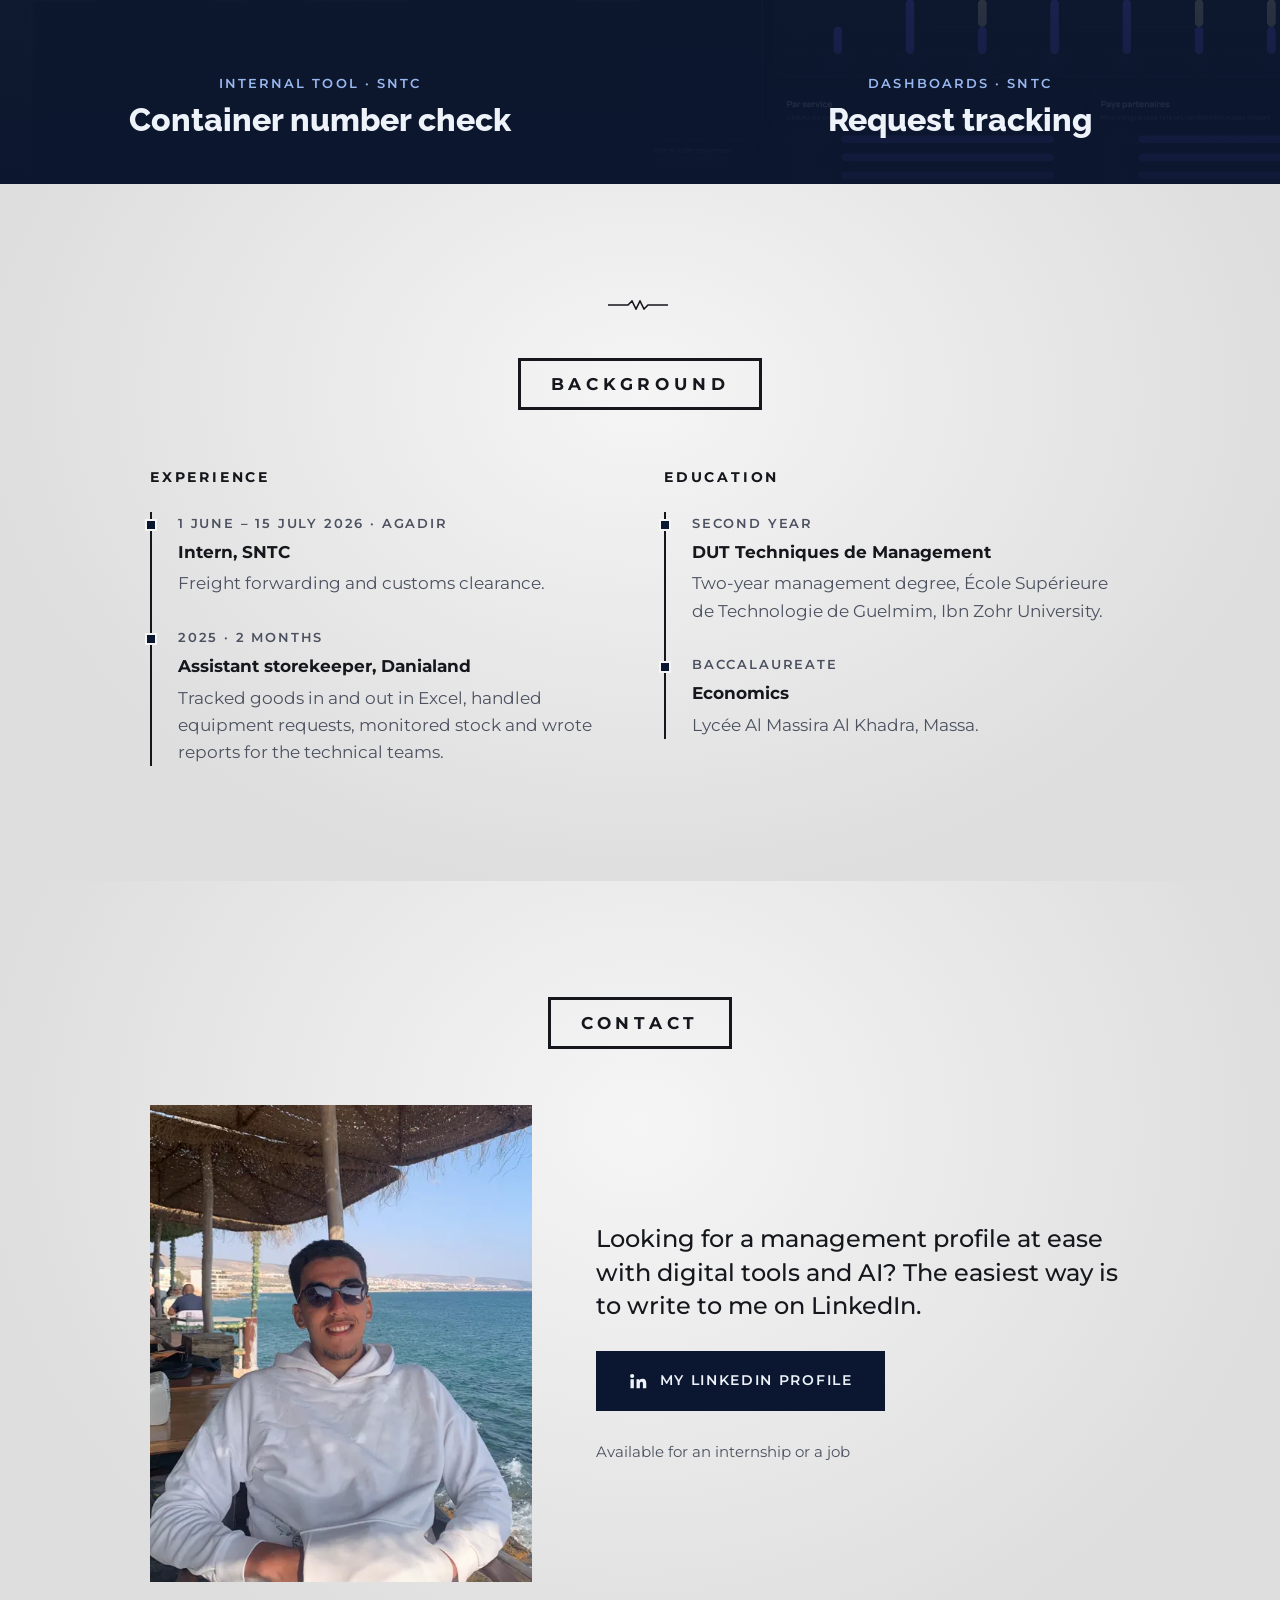
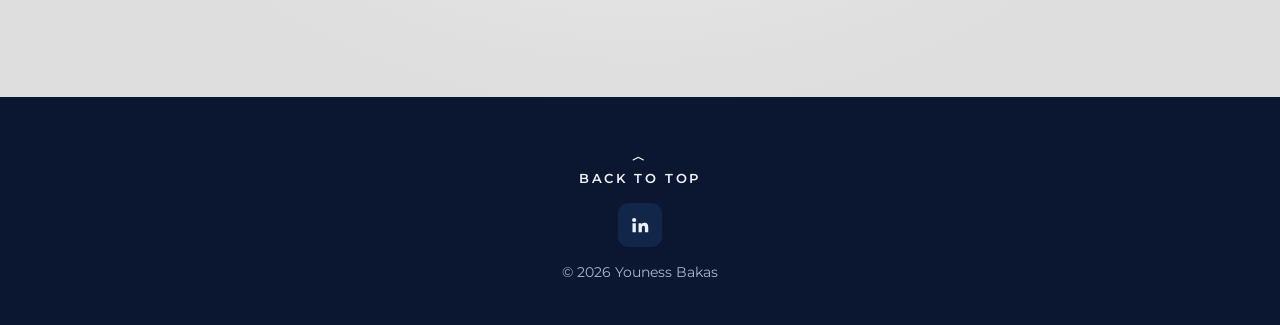
==== commit 5b227a57: "Profil données (bases, en progression) et fonctionnement de l'automatisation n8n - Analyse de donnée" ====
--- a/en/index.html
+++ b/en/index.html
@@ -75,7 +75,7 @@
       <div class="hero-intro">
         <p class="hello">Hi, I am</p>
         <h1 class="hero-name">Youness Bakas</h1>
-        <p class="hero-role">Management profile · Digital tools and AI</p>
+        <p class="hero-role">Management profile · Digital, AI and data</p>
         <p class="hero-status">I use digital tools and AI to organise, track and improve work. Available for an internship or a job.</p>
         <ul class="hero-social">
           <li><a class="icon-btn" href="https://www.linkedin.com/in/bakas-youness" target="_blank" rel="noopener" aria-label="Youness Bakas on LinkedIn"><svg aria-hidden="true"><use href="#i-linkedin"/></svg></a></li>
@@ -115,7 +115,7 @@
 
     <section class="block about" id="about" aria-labelledby="about-title">
       <h2 class="boxed reveal" id="about-title">About</h2>
-      <p class="lead reveal">Second-year student in a two-year management degree (DUT Techniques de Management) at the École Supérieure de Technologie de Guelmim. My profile: a future manager who relies on digital tools and AI to organise, track and improve the work of teams.</p>
+      <p class="lead reveal">Second-year student in a two-year management degree (DUT Techniques de Management) at the École Supérieure de Technologie de Guelmim. My profile: a future manager who relies on digital tools and AI to organise, track and improve the work of teams. My goal: to grow in data analysis too, where I already have the basics.</p>
       <a class="bar-link reveal" href="#background">My background</a>
       <svg class="zigzag reveal" aria-hidden="true"><use href="#i-zigzag"/></svg>
 
@@ -127,8 +127,8 @@
         </li>
         <li class="service reveal">
           <svg class="service-icon" viewBox="0 0 40 40" aria-hidden="true"><rect x="5" y="7" width="30" height="26" rx="2" fill="none" stroke="currentColor" stroke-width="2.2"/><path d="M11 27v-6M17 27V15M23 27v-9M29 27V12" stroke="currentColor" stroke-width="2.2" stroke-linecap="round"/></svg>
-          <h3>Steering and tracking</h3>
-          <p>Dashboards to track requests and their status. Stock tracking and reports in Excel at Danialand.</p>
+          <h3>Steering and data</h3>
+          <p>Dashboards to track requests and their status, stock reports in Excel at Danialand. I have the basics of data analysis and keep improving.</p>
         </li>
         <li class="service reveal">
           <svg class="service-icon" viewBox="0 0 40 40" aria-hidden="true"><circle cx="9" cy="20" r="4" fill="none" stroke="currentColor" stroke-width="2.2"/><circle cx="31" cy="10" r="4" fill="none" stroke="currentColor" stroke-width="2.2"/><circle cx="31" cy="30" r="4" fill="none" stroke="currentColor" stroke-width="2.2"/><path d="M13 18.5l14-7M13 21.5l14 7" fill="none" stroke="currentColor" stroke-width="2.2"/></svg>
@@ -155,6 +155,7 @@
             <li><span class="tile" style="--c:#4a70c2">AI</span>Artificial intelligence</li>
             <li><span class="tile" style="--c:#0f7b6c">⟳</span>AI automation</li>
             <li><span class="tile" style="--c:#1a3260">›_</span>Prompt engineering</li>
+            <li><span class="tile" style="--c:#2f6f4f">∑</span>Data analysis<small>Basics, improving</small></li>
             <li><span class="tile" style="--c:#00618a">SQL</span>SQL</li>
             <li><span class="tile" style="--c:#5b3cc4">&lt;/&gt;</span>Vibe coding</li>
             <li><span class="tile" style="--c:#b4441c">Aa</span>Design</li>
@@ -237,7 +238,7 @@
           <div class="card-body">
             <p class="card-kind">Internal tool · SNTC</p>
             <h3>Container number check</h3>
-            <p class="card-text">An n8n automation that checks container numbers, with no manual checking.</p>
+            <p class="card-text">An n8n automation that reads the container number from a photo, checks it and updates the Google Sheets table.</p>
             <div class="card-actions"><button type="button" data-open="d-matricules">Details</button></div>
           </div>
         </li>
@@ -278,12 +279,19 @@
     <dialog class="sheet" id="d-matricules" aria-labelledby="d-matricules-t">
       <h3 id="d-matricules-t">Container number check</h3>
       <p class="sheet-meta">SNTC · Automation · n8n</p>
-      <p>An internal tool, built with n8n, that automates the checking of container numbers.</p>
+      <p>An internal tool, built with n8n, that checks container numbers and keeps a Google Sheets table up to date.</p>
       <dl class="psd">
         <div><dt>Problem</dt><dd>Checking each container number by hand takes time and lets mistakes through.</dd></div>
-        <div><dt>Solution</dt><dd>An automatic check, built into the team's daily work.</dd></div>
-        <div><dt>Tool</dt><dd>n8n</dd></div>
-      </dl>
+        <div><dt>Solution</dt><dd>An automatic check, built into the team's daily work, that keeps a record of every check.</dd></div>
+        <div><dt>Tools</dt><dd>n8n, Google Sheets, AI image reading</dd></div>
+      </dl>
+      <ol class="steps">
+        <li>The team sends a photo of the container by message.</li>
+        <li>AI reads the container number from the photo.</li>
+        <li>The check digit is verified against the ISO 6346 standard.</li>
+        <li>The number is looked up in the container list, on Google Sheets.</li>
+        <li>Found: a confirmation, and the row turns green in the table. Missing: an alert, and the number is added to the failures table.</li>
+      </ol>
       <div class="sheet-shots">
         <figure>
           <picture><source type="image/webp" srcset="../assets/img/capture-workflow-flou.webp"><img src="../assets/img/capture-workflow-flou.jpg" width="1741" height="490" loading="lazy" alt="Blurred diagram of the automation steps"></picture>
--- a/assets/css/style.css
+++ b/assets/css/style.css
@@ -364,6 +364,13 @@
 .sheet-shots { display: grid; gap: 20px; margin-top: 24px; }
 .sheet-shots img { width: 100%; height: auto; }
 .sheet-shots figcaption { margin-top: 8px; font-size: var(--step-note); color: var(--muted); }
+.steps { margin-top: 24px; display: grid; gap: 10px; counter-reset: step; }
+.steps li { position: relative; padding-left: 40px; line-height: 1.6; counter-increment: step; }
+.steps li::before {
+  content: counter(step); position: absolute; left: 0; top: 0.1em;
+  display: grid; place-items: center; width: 26px; height: 26px;
+  background: var(--navy); color: var(--on-navy); font-size: var(--step-label); font-weight: 700;
+}
 .pending { margin-top: 18px; font-size: var(--step-note); color: var(--muted); }
 .sheet-actions { display: flex; flex-wrap: wrap; align-items: center; gap: 16px; margin-top: 28px; }
 .close {
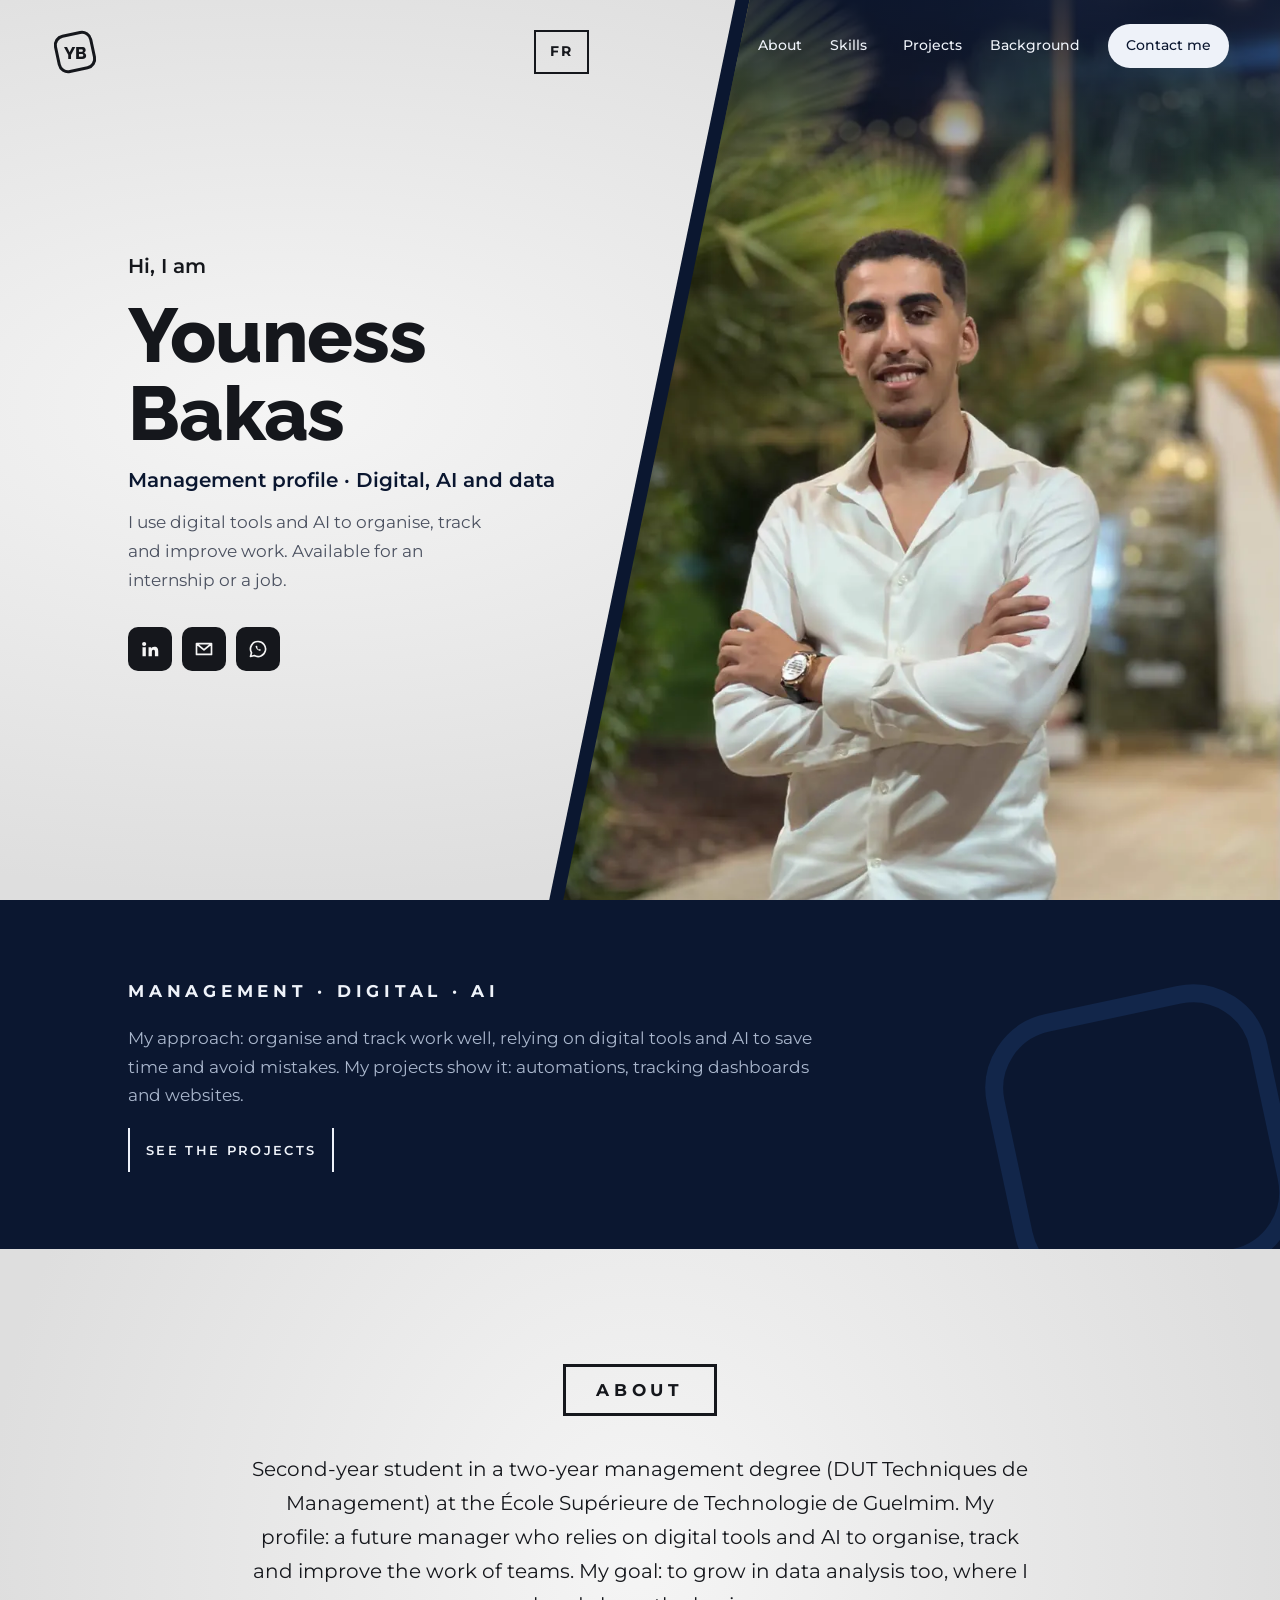
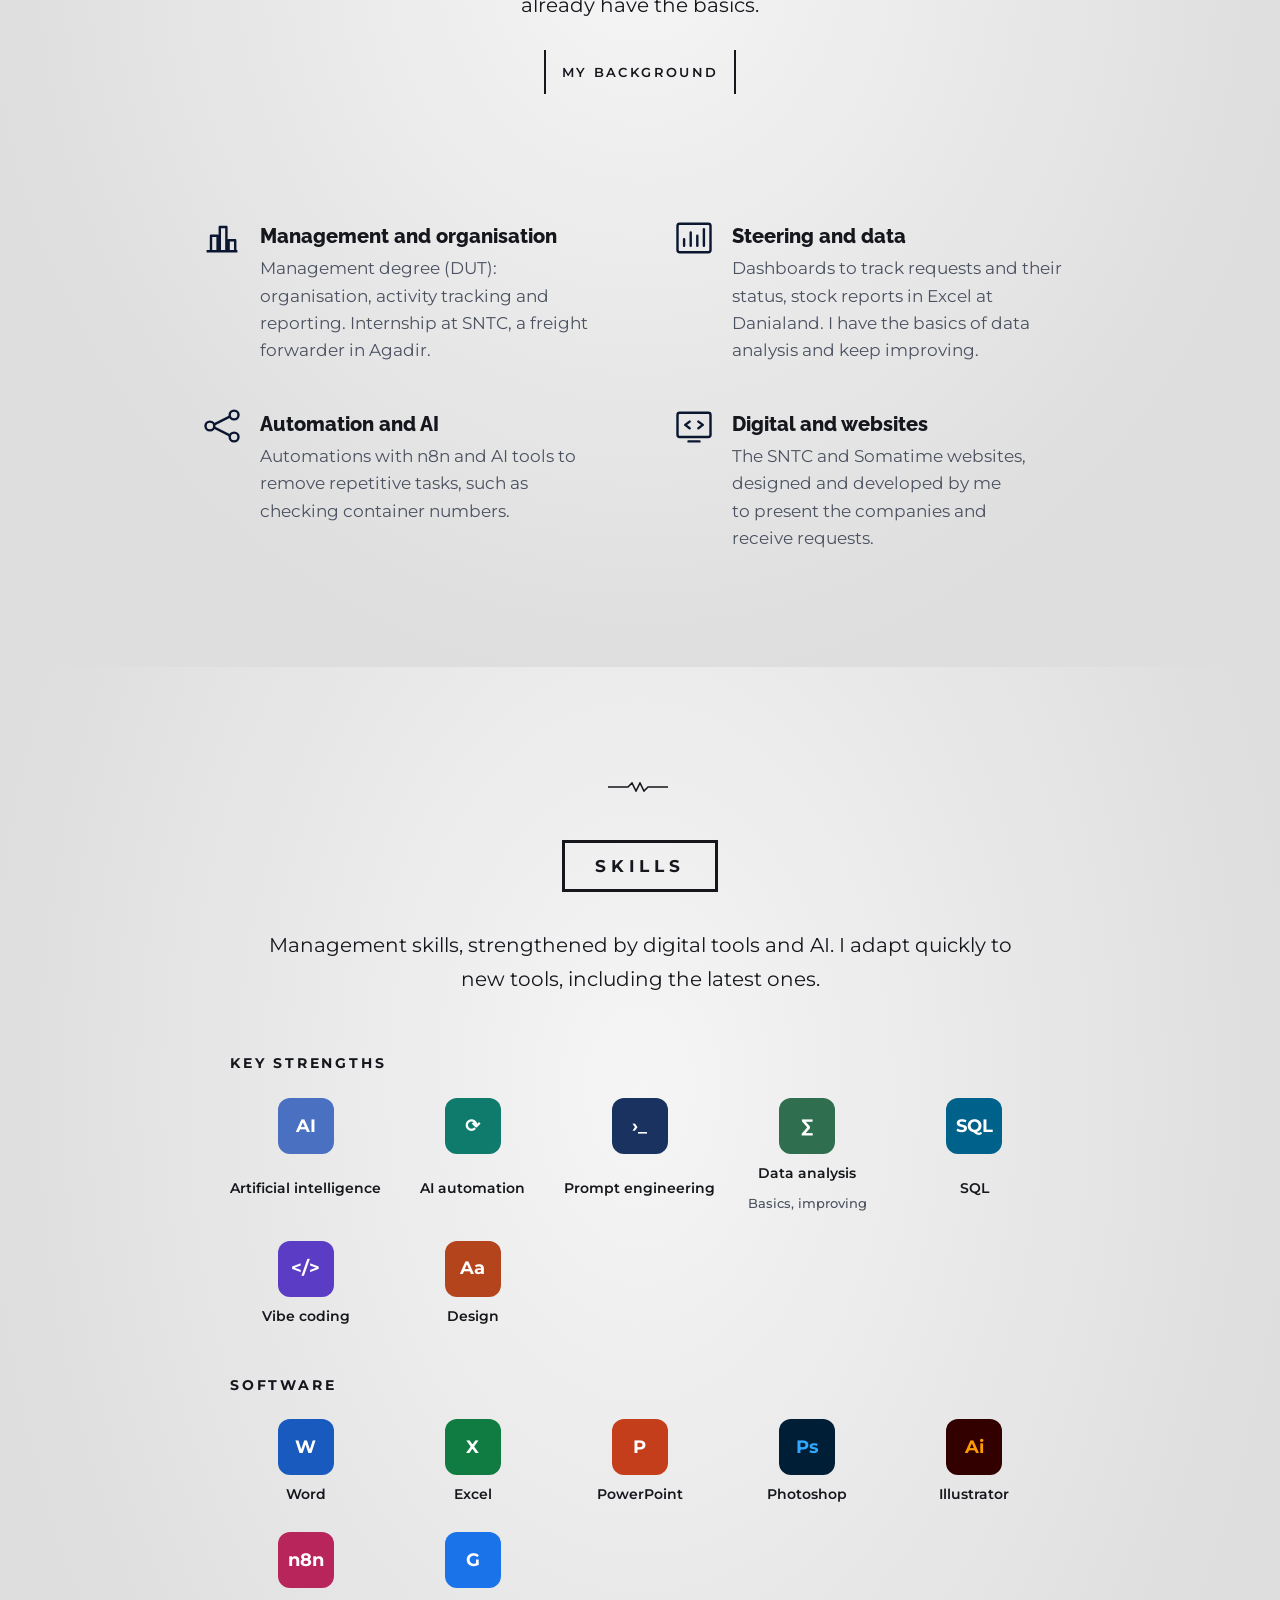
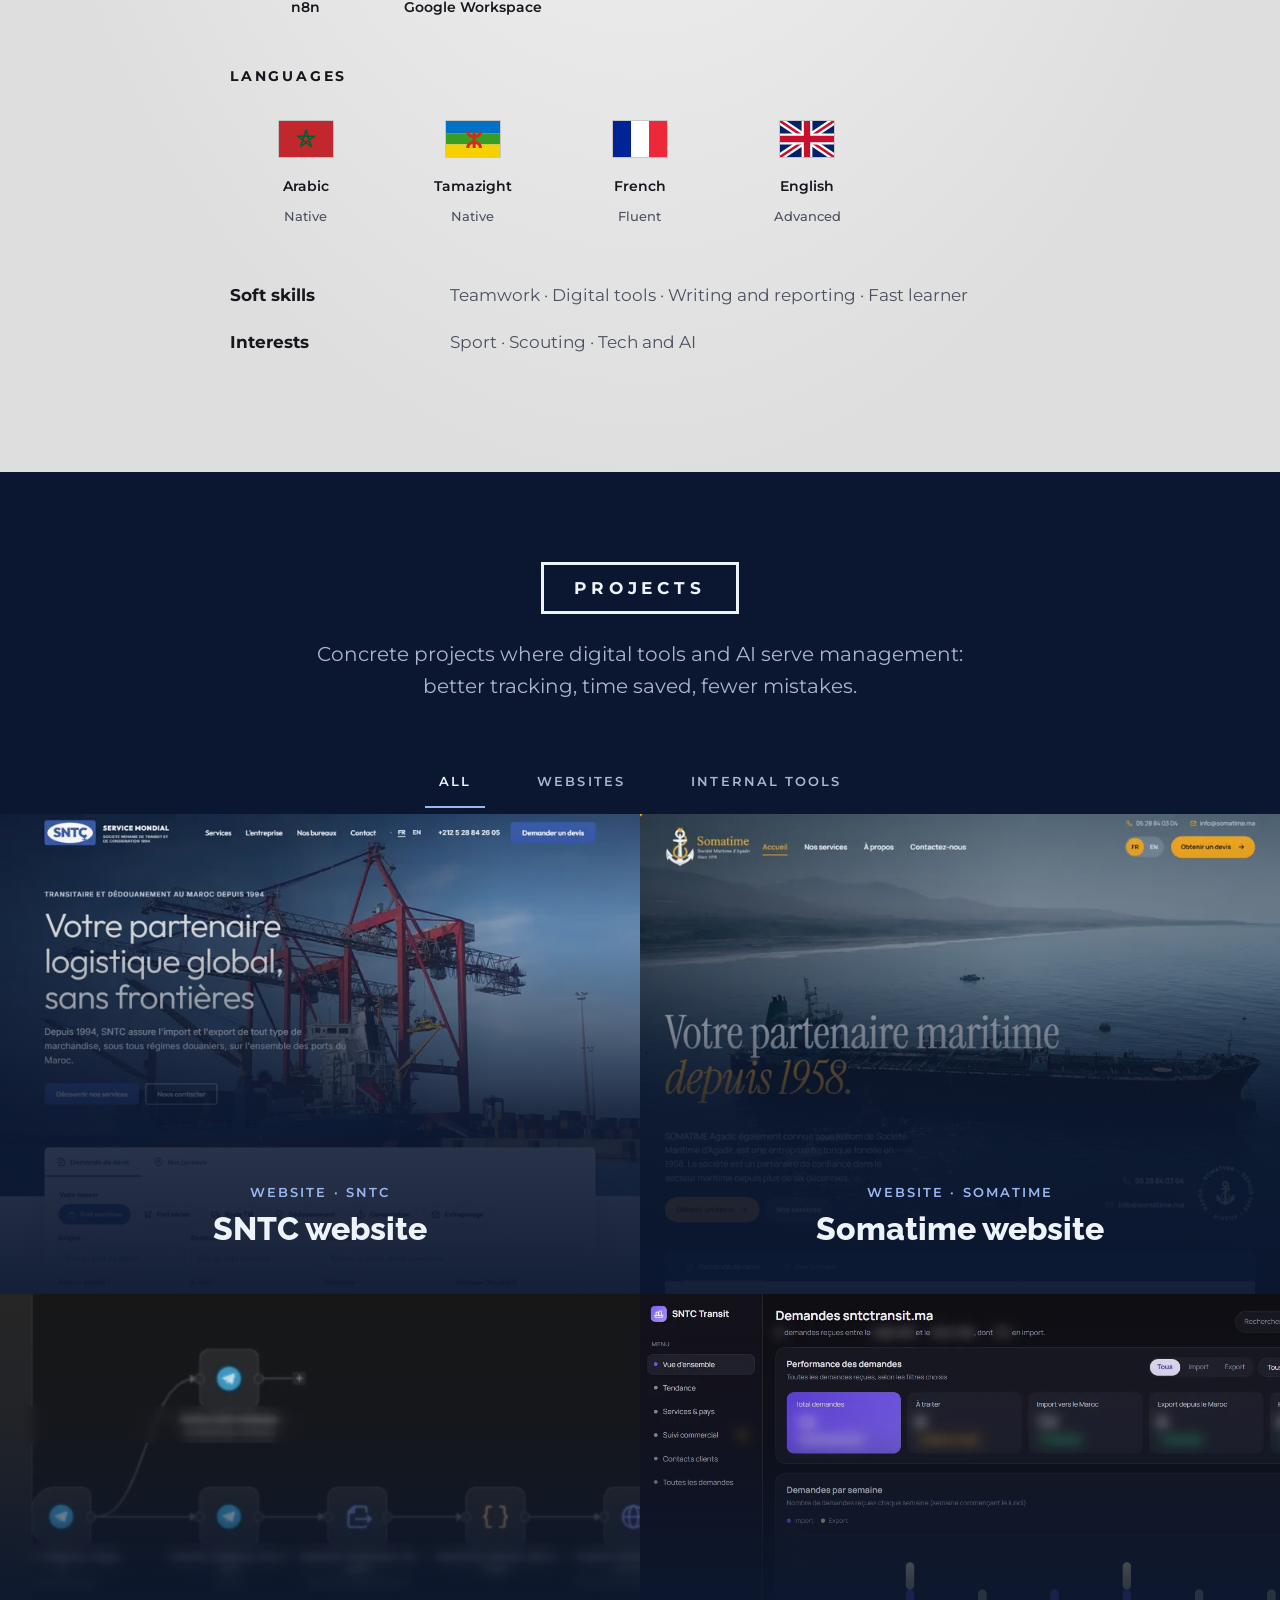
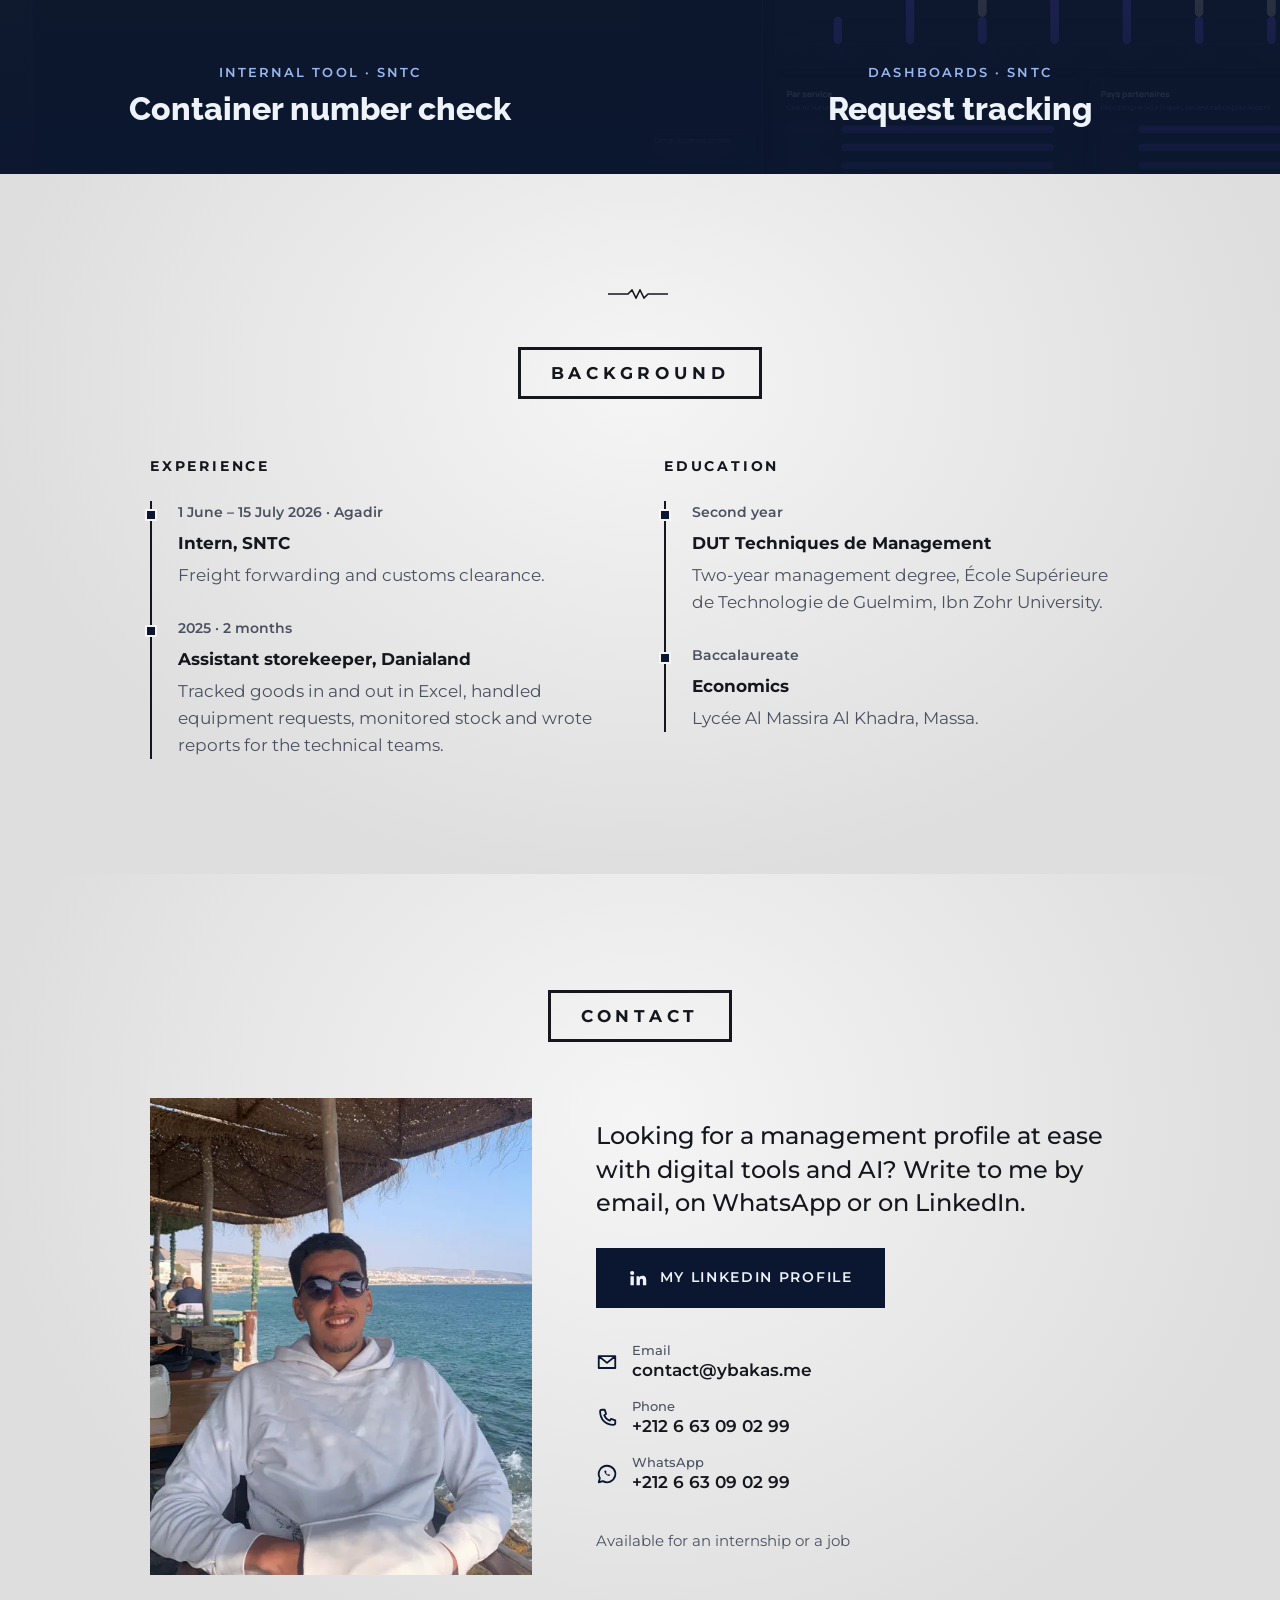
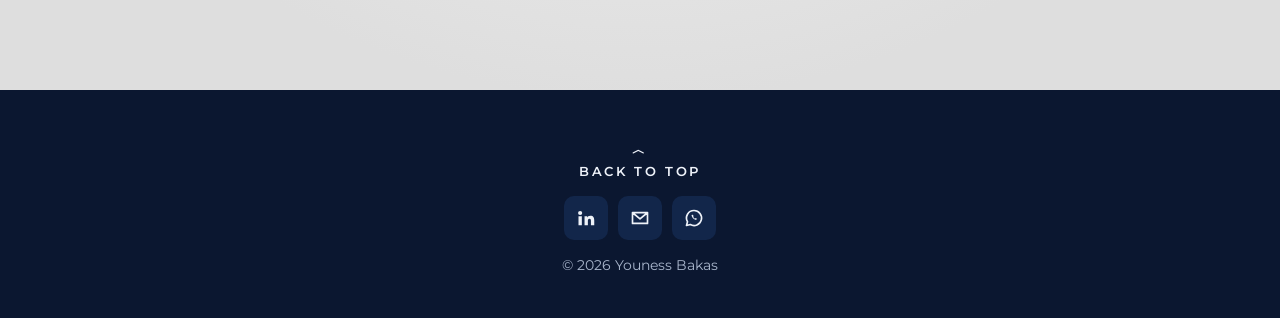
==== commit 1107c7ba: "E-mail, téléphone et WhatsApp, textes plus lisibles - contact@ybakas.me, +212 6 63 09 02 99 et Whats" ====
--- a/en/index.html
+++ b/en/index.html
@@ -32,6 +32,8 @@
     "jobTitle": "Management student (DUT Techniques de Management)",
     "address": { "@type": "PostalAddress", "addressLocality": "Agadir", "addressCountry": "MA" },
     "alumniOf": "École Supérieure de Technologie de Guelmim",
+    "email": "mailto:contact@ybakas.me",
+    "telephone": "+212663090299",
     "sameAs": ["https://www.linkedin.com/in/bakas-youness"]
   }
   </script>
@@ -49,6 +51,9 @@
 
   <svg width="0" height="0" class="sprite" aria-hidden="true" focusable="false">
     <symbol id="i-linkedin" viewBox="0 0 24 24"><path fill="currentColor" d="M4.98 3.5a2.5 2.5 0 1 1 0 5 2.5 2.5 0 0 1 0-5ZM3 9.75h4v11H3v-11Zm6.5 0h3.8v1.5h.06c.53-.95 1.83-1.95 3.77-1.95 4.03 0 4.77 2.5 4.77 5.75v5.7h-4v-5.05c0-1.2-.02-2.75-1.7-2.75-1.7 0-1.95 1.3-1.95 2.66v5.14h-4v-11Z"/></symbol>
+    <symbol id="i-mail" viewBox="0 0 24 24"><path d="M3 5.5h18v13H3z M3.5 6l8.5 7 8.5-7" fill="none" stroke="currentColor" stroke-width="2" stroke-linejoin="round"/></symbol>
+    <symbol id="i-phone" viewBox="0 0 24 24"><path d="M6.5 3h3l1.5 4.5-2 1.5a11 11 0 0 0 6 6l1.5-2 4.5 1.5v3a2 2 0 0 1-2 2C10.5 19.5 4.5 13.5 4.5 5a2 2 0 0 1 2-2z" fill="none" stroke="currentColor" stroke-width="2" stroke-linejoin="round"/></symbol>
+    <symbol id="i-chat" viewBox="0 0 24 24"><path d="M12 3a9 9 0 0 0-7.8 13.5L3 21l4.6-1.2A9 9 0 1 0 12 3z" fill="none" stroke="currentColor" stroke-width="2" stroke-linejoin="round"/><path d="M9 8.5c.3 2.9 2.6 5.3 5.5 5.8l1-1.3-1.6-.9-.8.7a4.5 4.5 0 0 1-2.2-2.2l.7-.8-.9-1.6z" fill="currentColor"/></symbol>
     <symbol id="i-zigzag" viewBox="0 0 64 10"><path d="M0 5h20l4-4 4 8 4-8 4 8 4-4h20" fill="none" stroke="currentColor" stroke-width="1.6"/></symbol>
   </svg>
 
@@ -79,6 +84,8 @@
         <p class="hero-status">I use digital tools and AI to organise, track and improve work. Available for an internship or a job.</p>
         <ul class="hero-social">
           <li><a class="icon-btn" href="https://www.linkedin.com/in/bakas-youness" target="_blank" rel="noopener" aria-label="Youness Bakas on LinkedIn"><svg aria-hidden="true"><use href="#i-linkedin"/></svg></a></li>
+          <li><a class="icon-btn" href="mailto:contact@ybakas.me" aria-label="Email Youness Bakas"><svg aria-hidden="true"><use href="#i-mail"/></svg></a></li>
+          <li><a class="icon-btn" href="https://wa.me/212663090299" target="_blank" rel="noopener" aria-label="Message Youness Bakas on WhatsApp"><svg aria-hidden="true"><use href="#i-chat"/></svg></a></li>
         </ul>
       </div>
     </div>
@@ -363,8 +370,13 @@
           </picture>
         </figure>
         <div class="contact-text">
-          <p class="lead reveal">Looking for a management profile at ease with digital tools and AI? The easiest way is to write to me on LinkedIn.</p>
+          <p class="lead reveal">Looking for a management profile at ease with digital tools and AI? Write to me by email, on WhatsApp or on LinkedIn.</p>
           <a class="btn btn-big reveal" href="https://www.linkedin.com/in/bakas-youness" target="_blank" rel="noopener"><svg aria-hidden="true"><use href="#i-linkedin"/></svg><span>My LinkedIn profile</span></a>
+          <ul class="contact-links reveal">
+            <li><a href="mailto:contact@ybakas.me"><svg aria-hidden="true"><use href="#i-mail"/></svg><span><small>Email</small>contact@ybakas.me</span></a></li>
+            <li><a href="tel:+212663090299"><svg aria-hidden="true"><use href="#i-phone"/></svg><span><small>Phone</small>+212 6 63 09 02 99</span></a></li>
+            <li><a href="https://wa.me/212663090299" target="_blank" rel="noopener"><svg aria-hidden="true"><use href="#i-chat"/></svg><span><small>WhatsApp</small>+212 6 63 09 02 99</span></a></li>
+          </ul>
           <p class="contact-note reveal">Available for an internship or a job</p>
         </div>
       </div>
@@ -373,7 +385,11 @@
 
   <footer class="footer">
     <a class="to-top" href="#top"><span aria-hidden="true">︿</span>Back to top</a>
-    <a class="icon-btn icon-btn-dark" href="https://www.linkedin.com/in/bakas-youness" target="_blank" rel="noopener" aria-label="Youness Bakas on LinkedIn"><svg aria-hidden="true"><use href="#i-linkedin"/></svg></a>
+    <div class="footer-icons">
+      <a class="icon-btn icon-btn-dark" href="https://www.linkedin.com/in/bakas-youness" target="_blank" rel="noopener" aria-label="Youness Bakas on LinkedIn"><svg aria-hidden="true"><use href="#i-linkedin"/></svg></a>
+      <a class="icon-btn icon-btn-dark" href="mailto:contact@ybakas.me" aria-label="Email Youness Bakas"><svg aria-hidden="true"><use href="#i-mail"/></svg></a>
+      <a class="icon-btn icon-btn-dark" href="https://wa.me/212663090299" target="_blank" rel="noopener" aria-label="Message Youness Bakas on WhatsApp"><svg aria-hidden="true"><use href="#i-chat"/></svg></a>
+    </div>
     <p>© 2026 Youness Bakas</p>
   </footer>
 
--- a/assets/css/style.css
+++ b/assets/css/style.css
@@ -177,10 +177,7 @@
   font-family: var(--display); font-weight: 800;
   font-size: var(--step-name); line-height: 1.02; letter-spacing: -0.015em;
 }
-.hero-role {
-  font-size: var(--step-small); font-weight: 600; color: var(--muted);
-  letter-spacing: 0.08em; text-transform: uppercase;
-}
+.hero-role { font-size: var(--step-lead); font-weight: 600; color: var(--navy); line-height: 1.4; }
 .hero-status { max-width: 34ch; color: var(--muted); }
 .hero-social { display: flex; gap: 10px; margin-top: 18px; }
 
@@ -250,9 +247,9 @@
   text-align: left;
 }
 .service { display: grid; grid-template-columns: 44px minmax(0, 1fr); gap: 6px 16px; align-items: start; align-content: start; }
-.service h3 { padding-top: 11px; }
+.service h3 { padding-top: 8px; }
 .service-icon { width: 44px; height: 44px; color: var(--navy); grid-row: span 2; align-self: start; }
-.service h3 { font-size: var(--step-small); font-weight: 700; letter-spacing: 0.16em; text-transform: uppercase; }
+.service h3 { font-family: var(--display); font-size: var(--step-lead); font-weight: 800; line-height: 1.25; }
 .service p { grid-column: 2; font-size: var(--step-body); color: var(--muted); line-height: 1.6; }
 
 /* Compétences : grille d'icônes */
@@ -262,9 +259,9 @@
 .tiles { display: grid; grid-template-columns: repeat(auto-fill, minmax(124px, 1fr)); gap: 28px 16px; }
 .tiles li {
   display: grid; justify-items: center; gap: 10px; text-align: center;
-  font-size: var(--step-label); font-weight: 600; letter-spacing: 0.08em; text-transform: uppercase; line-height: 1.35;
-}
-.tiles small { display: block; font-size: var(--step-label); font-weight: 500; color: var(--muted); letter-spacing: 0.06em; }
+  font-size: var(--step-small); font-weight: 600; line-height: 1.35;
+}
+.tiles small { display: block; margin-top: 2px; font-size: var(--step-label); font-weight: 500; color: var(--muted); }
 .tile {
   display: grid; place-items: center;
   width: 56px; height: 56px; border-radius: 12px;
@@ -277,7 +274,7 @@
 
 .extras { max-width: 820px; margin: 56px auto 0; display: grid; gap: 18px; text-align: left; }
 .extras div { display: grid; grid-template-columns: 12em minmax(0, 1fr); gap: 16px; }
-.extras dt { font-size: var(--step-label); font-weight: 700; letter-spacing: 0.16em; text-transform: uppercase; padding-top: 0.2em; }
+.extras dt { font-size: var(--step-body); font-weight: 700; }
 .extras dd { color: var(--muted); }
 
 /* ---------- Projets : bandeau, filtres, grille ---------- */
@@ -360,7 +357,7 @@
 .sheet-meta { margin: 6px 0 18px; font-size: var(--step-note); color: var(--muted); }
 .psd { display: grid; gap: 14px; margin-top: 20px; }
 .psd div { display: grid; grid-template-columns: 7.5em minmax(0, 1fr); gap: 16px; }
-.psd dt { font-size: var(--step-label); font-weight: 700; letter-spacing: 0.12em; text-transform: uppercase; padding-top: 0.25em; }
+.psd dt { font-size: var(--step-body); font-weight: 700; }
 .sheet-shots { display: grid; gap: 20px; margin-top: 24px; }
 .sheet-shots img { width: 100%; height: auto; }
 .sheet-shots figcaption { margin-top: 8px; font-size: var(--step-note); color: var(--muted); }
@@ -393,7 +390,7 @@
   content: ""; position: absolute; left: -33px; top: 0.45em;
   width: 12px; height: 12px; background: var(--navy); border: 2px solid var(--paper-hi);
 }
-.when { font-size: var(--step-label); font-weight: 600; letter-spacing: 0.14em; text-transform: uppercase; color: var(--muted); }
+.when { font-size: var(--step-small); font-weight: 600; color: var(--muted); }
 .what { font-weight: 700; }
 .timeline p:last-child:not(.what) { color: var(--muted); font-size: var(--step-body); line-height: 1.6; }
 
@@ -407,6 +404,17 @@
 .contact-photo img { width: 100%; aspect-ratio: 4 / 5; object-fit: cover; object-position: 52% 45%; }
 .contact-text { display: grid; gap: 28px; justify-items: start; }
 .contact-text .lead { margin: 0; max-width: 40ch; font-size: clamp(1.25rem, 1rem + 0.8vw, 1.5rem); line-height: 1.4; font-weight: 500; }
+.contact-links { display: grid; gap: 4px; }
+.contact-links a {
+  display: inline-flex; align-items: center; gap: 14px; min-height: 52px;
+  text-decoration: none; font-weight: 600;
+  transition: color var(--t-hover) ease;
+}
+.contact-links a:hover { color: var(--accent-strong); }
+.contact-links svg { width: 22px; height: 22px; flex: none; color: var(--navy); }
+.contact-links span { display: grid; line-height: 1.3; }
+.contact-links small { font-size: var(--step-label); font-weight: 500; color: var(--muted); }
+.footer-icons { display: flex; gap: 10px; }
 .contact-note { font-size: var(--step-note); color: var(--muted); }
 
 /* ---------- Footer ---------- */
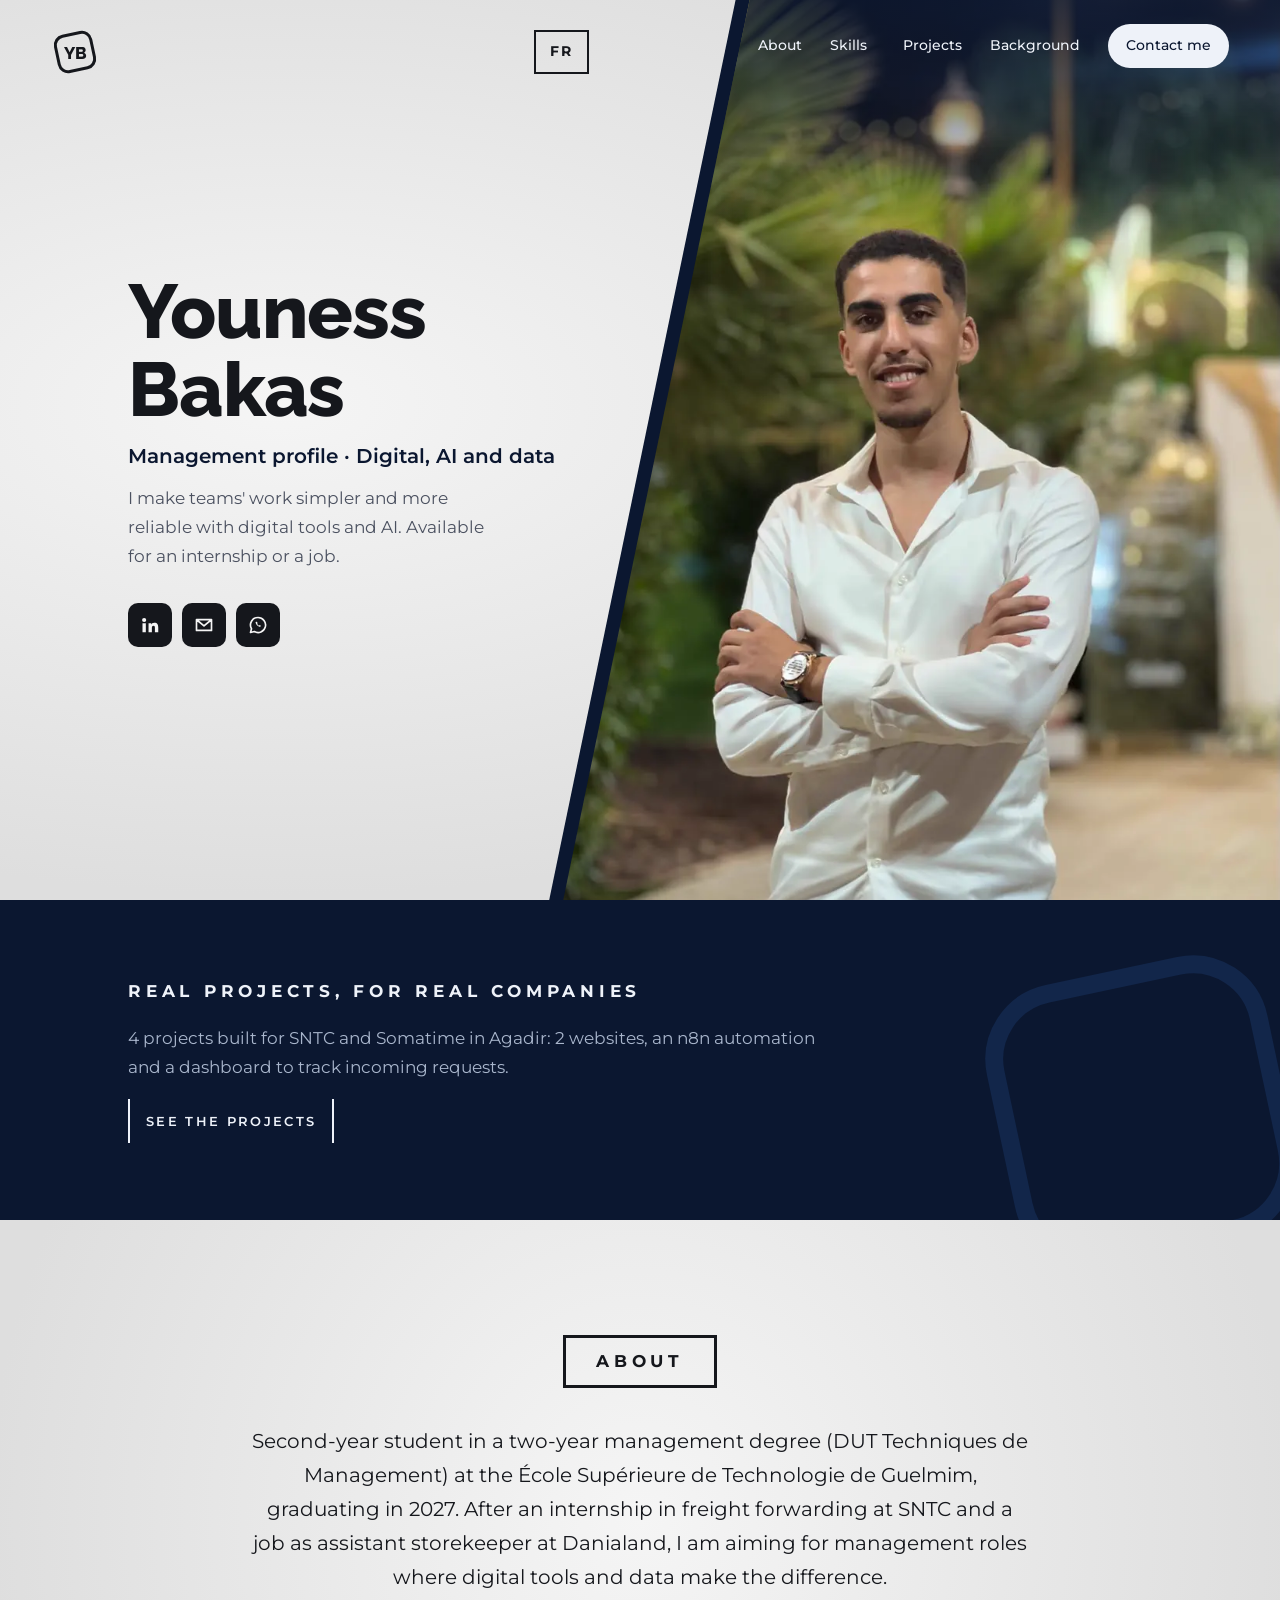
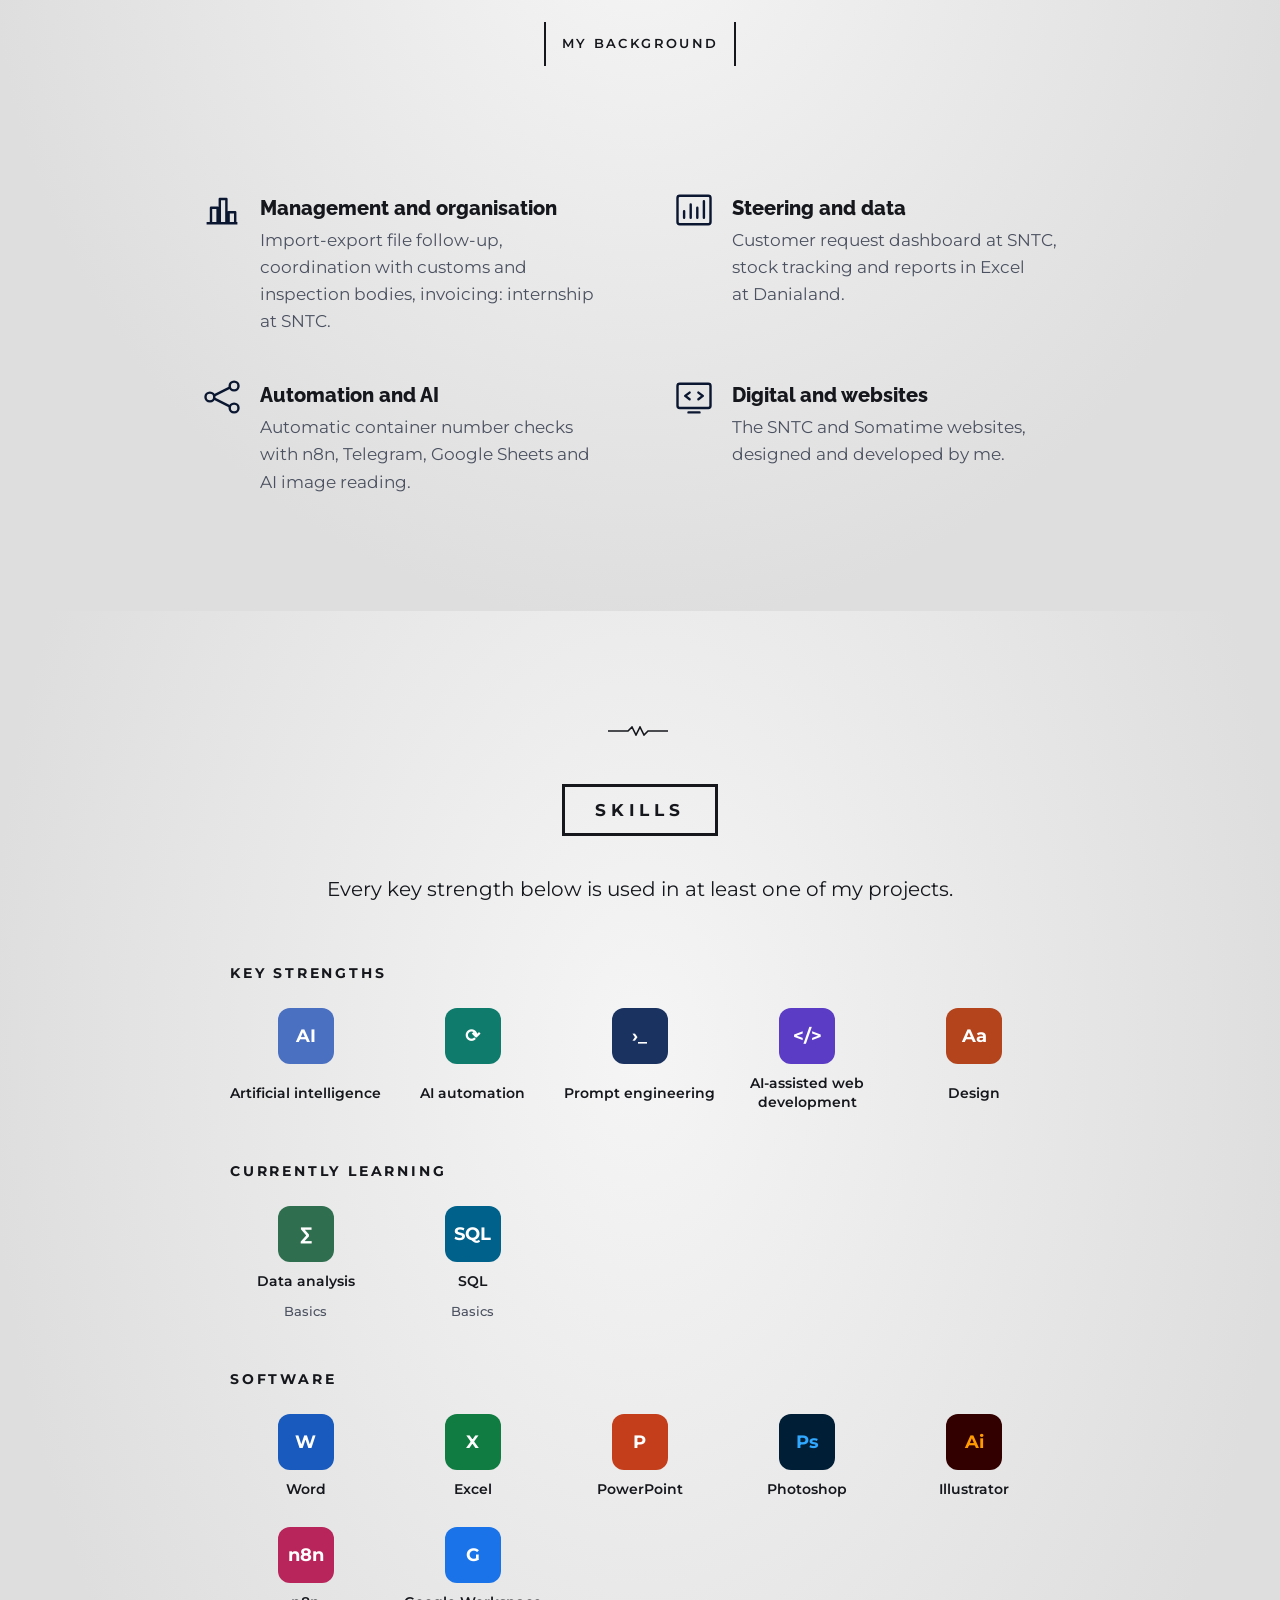
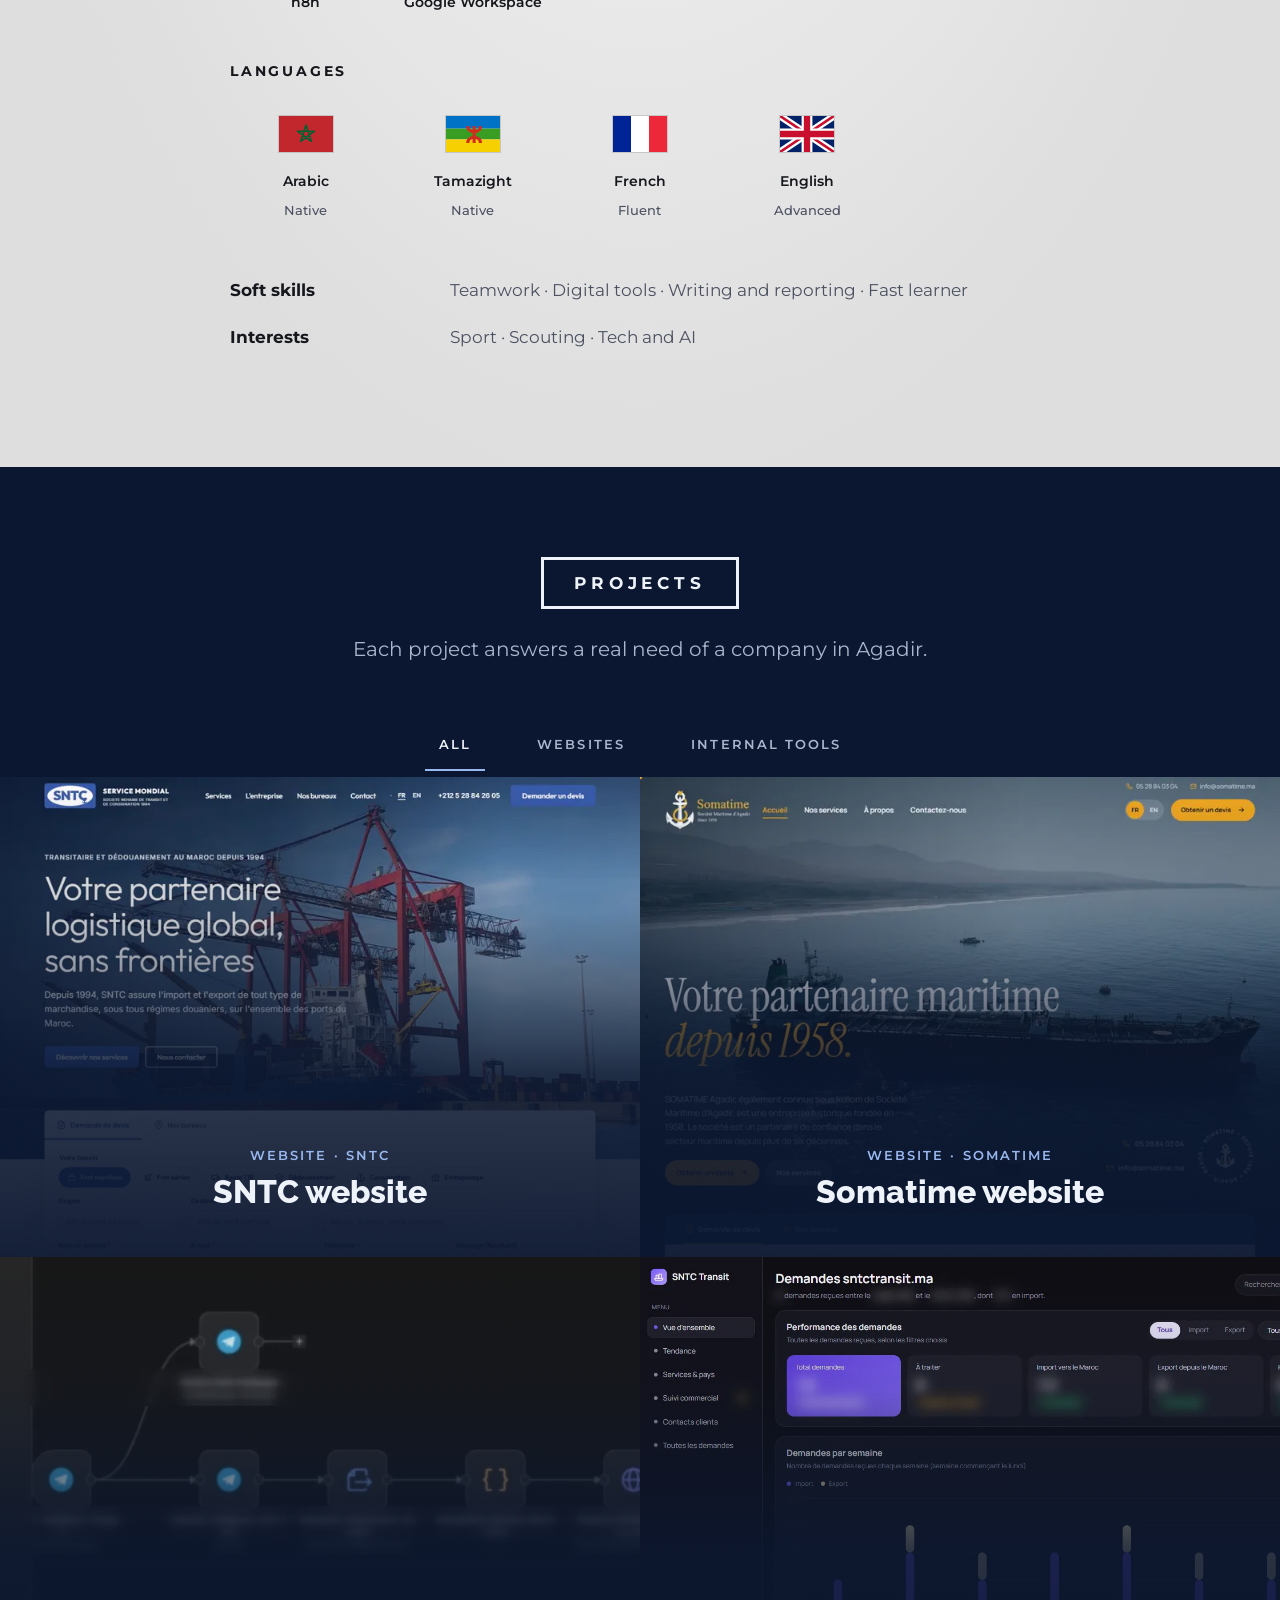
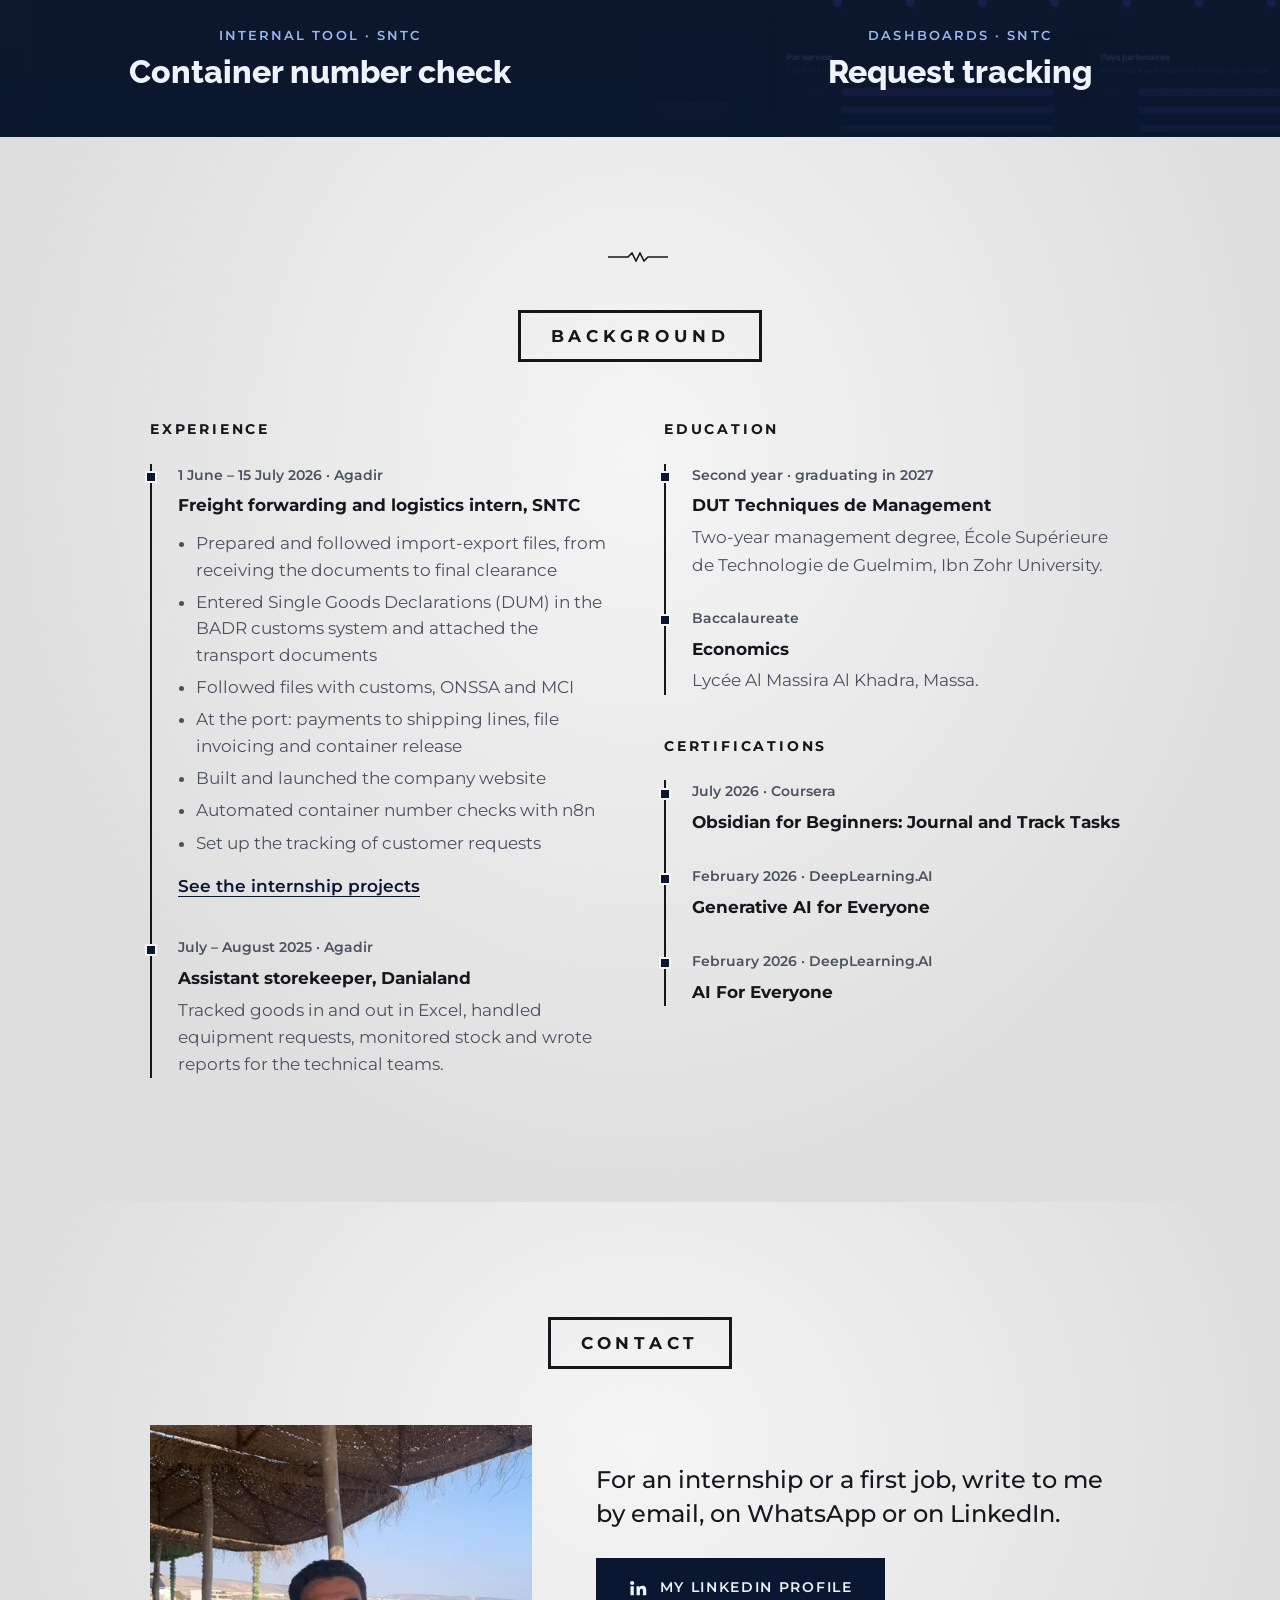
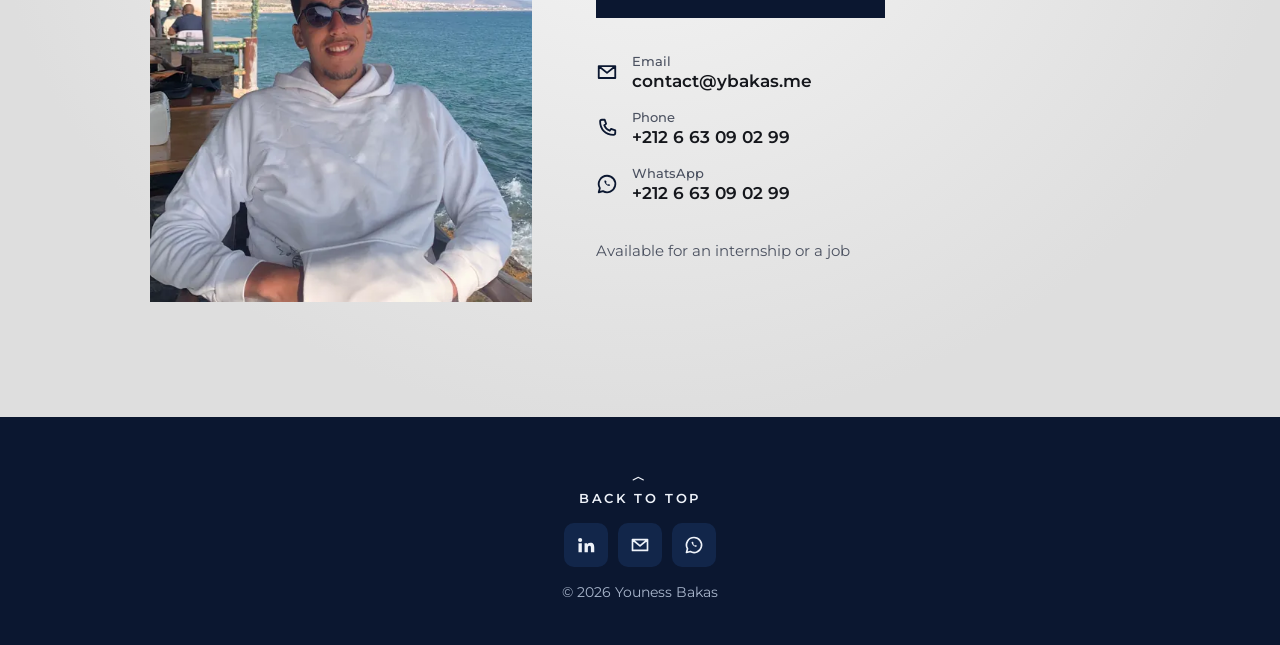
==== commit 2e446d3d: "Contenu plus crédible : missions du stage, certifications, fiches harmonisées - Missions SNTC (Linke" ====
--- a/en/index.html
+++ b/en/index.html
@@ -3,8 +3,8 @@
 <head>
   <meta charset="utf-8">
   <meta name="viewport" content="width=device-width, initial-scale=1">
-  <title>Youness Bakas — Management, digital and AI</title>
-  <meta name="description" content="Portfolio of Youness Bakas, a management profile who relies on digital tools and AI to perform better: automations, tracking dashboards and websites.">
+  <title>Youness Bakas — Management, digital and AI · Portfolio</title>
+  <meta name="description" content="Youness Bakas, management student (DUT, EST Guelmim): websites, an n8n automation and a dashboard built for real companies. Looking for an internship or a first job.">
   <link rel="canonical" href="https://ybakas.me/en/">
   <link rel="alternate" hreflang="fr" href="https://ybakas.me/">
   <link rel="alternate" hreflang="en" href="https://ybakas.me/en/">
@@ -15,8 +15,8 @@
   <meta property="og:locale" content="en_US">
   <meta property="og:locale:alternate" content="fr_MA">
   <meta property="og:site_name" content="Youness Bakas">
-  <meta property="og:title" content="Youness Bakas — Management, digital and AI">
-  <meta property="og:description" content="A management profile at ease with digital tools and AI. Management student (DUT), looking for an internship or a first job.">
+  <meta property="og:title" content="Youness Bakas — Management, digital and AI · Portfolio">
+  <meta property="og:description" content="A management student who uses digital tools and AI: 4 real projects for companies in Agadir. Looking for an internship or a first job.">
   <meta property="og:url" content="https://ybakas.me/en/">
   <meta property="og:image" content="https://ybakas.me/assets/img/portrait.jpg">
   <meta property="og:image:alt" content="Portrait of Youness Bakas">
@@ -78,10 +78,9 @@
           <a class="lang" href="../" lang="fr" hreflang="fr" aria-label="Version française">FR</a>
       </div>
       <div class="hero-intro">
-        <p class="hello">Hi, I am</p>
         <h1 class="hero-name">Youness Bakas</h1>
         <p class="hero-role">Management profile · Digital, AI and data</p>
-        <p class="hero-status">I use digital tools and AI to organise, track and improve work. Available for an internship or a job.</p>
+        <p class="hero-status">I make teams' work simpler and more reliable with digital tools and AI. Available for an internship or a job.</p>
         <ul class="hero-social">
           <li><a class="icon-btn" href="https://www.linkedin.com/in/bakas-youness" target="_blank" rel="noopener" aria-label="Youness Bakas on LinkedIn"><svg aria-hidden="true"><use href="#i-linkedin"/></svg></a></li>
           <li><a class="icon-btn" href="mailto:contact@ybakas.me" aria-label="Email Youness Bakas"><svg aria-hidden="true"><use href="#i-mail"/></svg></a></li>
@@ -113,8 +112,8 @@
 
     <section class="feature" aria-labelledby="feature-title">
       <div class="feature-inner">
-        <h2 class="feature-title" id="feature-title">Management · Digital · AI</h2>
-        <p>My approach: organise and track work well, relying on digital tools and AI to save time and avoid mistakes. My projects show it: automations, tracking dashboards and websites.</p>
+        <h2 class="feature-title" id="feature-title">Real projects, for real companies</h2>
+        <p>4 projects built for SNTC and Somatime in Agadir: 2 websites, an n8n automation and a dashboard to track incoming requests.</p>
         <a class="bar-link" href="#projects">See the projects</a>
       </div>
       <svg class="feature-mark" viewBox="0 0 48 48" aria-hidden="true"><rect x="6" y="6" width="36" height="36" rx="9" transform="rotate(-12 24 24)" fill="none" stroke="currentColor" stroke-width="2.4"/></svg>
@@ -122,7 +121,7 @@
 
     <section class="block about" id="about" aria-labelledby="about-title">
       <h2 class="boxed reveal" id="about-title">About</h2>
-      <p class="lead reveal">Second-year student in a two-year management degree (DUT Techniques de Management) at the École Supérieure de Technologie de Guelmim. My profile: a future manager who relies on digital tools and AI to organise, track and improve the work of teams. My goal: to grow in data analysis too, where I already have the basics.</p>
+      <p class="lead reveal">Second-year student in a two-year management degree (DUT Techniques de Management) at the École Supérieure de Technologie de Guelmim, graduating in 2027. After an internship in freight forwarding at SNTC and a job as assistant storekeeper at Danialand, I am aiming for management roles where digital tools and data make the difference.</p>
       <a class="bar-link reveal" href="#background">My background</a>
       <svg class="zigzag reveal" aria-hidden="true"><use href="#i-zigzag"/></svg>
 
@@ -130,22 +129,22 @@
         <li class="service reveal">
           <svg class="service-icon" viewBox="0 0 40 40" aria-hidden="true"><path d="M6 32h28M10 32V18h6v14M18 32V10h6v22M26 32V22h6v10" fill="none" stroke="currentColor" stroke-width="2.2" stroke-linejoin="round"/></svg>
           <h3>Management and organisation</h3>
-          <p>Management degree (DUT): organisation, activity tracking and reporting. Internship at SNTC, a freight forwarder in Agadir.</p>
+          <p>Import-export file follow-up, coordination with customs and inspection bodies, invoicing: internship at SNTC.</p>
         </li>
         <li class="service reveal">
           <svg class="service-icon" viewBox="0 0 40 40" aria-hidden="true"><rect x="5" y="7" width="30" height="26" rx="2" fill="none" stroke="currentColor" stroke-width="2.2"/><path d="M11 27v-6M17 27V15M23 27v-9M29 27V12" stroke="currentColor" stroke-width="2.2" stroke-linecap="round"/></svg>
           <h3>Steering and data</h3>
-          <p>Dashboards to track requests and their status, stock reports in Excel at Danialand. I have the basics of data analysis and keep improving.</p>
+          <p>Customer request dashboard at SNTC, stock tracking and reports in Excel at Danialand.</p>
         </li>
         <li class="service reveal">
           <svg class="service-icon" viewBox="0 0 40 40" aria-hidden="true"><circle cx="9" cy="20" r="4" fill="none" stroke="currentColor" stroke-width="2.2"/><circle cx="31" cy="10" r="4" fill="none" stroke="currentColor" stroke-width="2.2"/><circle cx="31" cy="30" r="4" fill="none" stroke="currentColor" stroke-width="2.2"/><path d="M13 18.5l14-7M13 21.5l14 7" fill="none" stroke="currentColor" stroke-width="2.2"/></svg>
           <h3>Automation and AI</h3>
-          <p>Automations with n8n and AI tools to remove repetitive tasks, such as checking container numbers.</p>
+          <p>Automatic container number checks with n8n, Telegram, Google Sheets and AI image reading.</p>
         </li>
         <li class="service reveal">
           <svg class="service-icon" viewBox="0 0 40 40" aria-hidden="true"><rect x="5" y="8" width="30" height="22" rx="2" fill="none" stroke="currentColor" stroke-width="2.2"/><path d="M15 34h10M16 16l-4 3 4 3M24 16l4 3-4 3" fill="none" stroke="currentColor" stroke-width="2.2" stroke-linecap="round" stroke-linejoin="round"/></svg>
           <h3>Digital and websites</h3>
-          <p>The SNTC and Somatime websites, designed and developed by me to present the companies and receive requests.</p>
+          <p>The SNTC and Somatime websites, designed and developed by me.</p>
         </li>
       </ul>
     </section>
@@ -153,7 +152,7 @@
     <section class="block skills" id="skills" aria-labelledby="skills-title">
       <svg class="zigzag" aria-hidden="true"><use href="#i-zigzag"/></svg>
       <h2 class="boxed reveal" id="skills-title">Skills</h2>
-      <p class="lead reveal">Management skills, strengthened by digital tools and AI. I adapt quickly to new tools, including the latest ones.</p>
+      <p class="lead reveal">Every key strength below is used in at least one of my projects.</p>
 
       <div class="skill-groups">
         <div class="skill-group reveal">
@@ -162,10 +161,15 @@
             <li><span class="tile" style="--c:#4a70c2">AI</span>Artificial intelligence</li>
             <li><span class="tile" style="--c:#0f7b6c">⟳</span>AI automation</li>
             <li><span class="tile" style="--c:#1a3260">›_</span>Prompt engineering</li>
-            <li><span class="tile" style="--c:#2f6f4f">∑</span>Data analysis<small>Basics, improving</small></li>
-            <li><span class="tile" style="--c:#00618a">SQL</span>SQL</li>
-            <li><span class="tile" style="--c:#5b3cc4">&lt;/&gt;</span>Vibe coding</li>
+            <li><span class="tile" style="--c:#5b3cc4">&lt;/&gt;</span>AI-assisted web development</li>
             <li><span class="tile" style="--c:#b4441c">Aa</span>Design</li>
+          </ul>
+        </div>
+        <div class="skill-group reveal">
+          <h3 class="group-title">Currently learning</h3>
+          <ul class="tiles">
+            <li><span class="tile" style="--c:#2f6f4f">∑</span>Data analysis<small>Basics</small></li>
+            <li><span class="tile" style="--c:#00618a">SQL</span>SQL<small>Basics</small></li>
           </ul>
         </div>
         <div class="skill-group reveal">
@@ -212,7 +216,7 @@
     <section class="work" id="projects" aria-labelledby="work-title">
       <div class="work-head">
         <h2 class="boxed boxed-light" id="work-title">Projects</h2>
-        <p class="work-lead">Concrete projects where digital tools and AI serve management: better tracking, time saved, fewer mistakes.</p>
+        <p class="work-lead">Each project answers a real need of a company in Agadir.</p>
       </div>
 
       <div class="filters" role="group" aria-label="Filter projects">
@@ -268,7 +272,8 @@
       <dl class="psd">
         <div><dt>Problem</dt><dd>Present the company and its offices, and receive requests online.</dd></div>
         <div><dt>Solution</dt><dd>A secure website, indexed on Google, with a contact form.</dd></div>
-        <div><dt>Tools</dt><dd>Hostino hosting, SSL, Google Search Console, Web3Forms</dd></div>
+        <div><dt>Tools</dt><dd>HTML, CSS, JavaScript, Hostino hosting, SSL, Google Search Console, Web3Forms</dd></div>
+        <div><dt>My role</dt><dd>Design, development and launch, on my own, alongside my internship.</dd></div>
       </dl>
       <div class="sheet-actions"><a class="btn" href="https://sntctransit.ma" target="_blank" rel="noopener">sntctransit.ma <span aria-hidden="true">↗</span></a><button class="close" type="button">Close</button></div>
     </dialog>
@@ -278,6 +283,8 @@
       <p class="sheet-meta">Somatime Agadir · Shipping company</p>
       <p>The website of Somatime, Société Maritime d'Agadir, completely rebuilt from scratch.</p>
       <dl class="psd">
+        <div><dt>Problem</dt><dd>The company had an old, outdated website.</dd></div>
+        <div><dt>Solution</dt><dd>A new, modern website, rebuilt entirely from scratch.</dd></div>
         <div><dt>My role</dt><dd>New website designed and developed by me, from scratch.</dd></div>
       </dl>
       <div class="sheet-actions"><a class="btn" href="https://somatime.ma" target="_blank" rel="noopener">somatime.ma <span aria-hidden="true">↗</span></a><button class="close" type="button">Close</button></div>
@@ -290,10 +297,11 @@
       <dl class="psd">
         <div><dt>Problem</dt><dd>Checking each container number by hand takes time and lets mistakes through.</dd></div>
         <div><dt>Solution</dt><dd>An automatic check, built into the team's daily work, that keeps a record of every check.</dd></div>
-        <div><dt>Tools</dt><dd>n8n, Google Sheets, AI image reading</dd></div>
+        <div><dt>Tools</dt><dd>n8n, Telegram, Google Sheets, AI image reading</dd></div>
+        <div><dt>My role</dt><dd>Designed and set up the automation.</dd></div>
       </dl>
       <ol class="steps">
-        <li>The team sends a photo of the container by message.</li>
+        <li>The team sends a photo of the container on Telegram.</li>
         <li>AI reads the container number from the photo.</li>
         <li>The check digit is verified against the ISO 6346 standard.</li>
         <li>The number is looked up in the container list, on Google Sheets.</li>
@@ -324,6 +332,7 @@
       <dl class="psd">
         <div><dt>Problem</dt><dd>Requests arrive through several websites and must not be lost.</dd></div>
         <div><dt>Solution</dt><dd>Central tracking of every request, from arrival to processing.</dd></div>
+        <div><dt>My role</dt><dd>Set up the tracking of customer requests.</dd></div>
       </dl>
       <div class="sheet-shots">
         <figure>
@@ -346,15 +355,31 @@
         <div class="path-col">
           <h3 class="group-title reveal">Experience</h3>
           <ol class="timeline">
-            <li class="reveal"><p class="when">1 June – 15 July 2026 · Agadir</p><p class="what">Intern, SNTC</p><p>Freight forwarding and customs clearance.</p></li>
-            <li class="reveal"><p class="when">2025 · 2 months</p><p class="what">Assistant storekeeper, Danialand</p><p>Tracked goods in and out in Excel, handled equipment requests, monitored stock and wrote reports for the technical teams.</p></li>
+            <li class="reveal"><p class="when">1 June – 15 July 2026 · Agadir</p><p class="what">Freight forwarding and logistics intern, SNTC</p>
+              <ul class="missions">
+                <li>Prepared and followed import-export files, from receiving the documents to final clearance</li>
+                <li>Entered Single Goods Declarations (DUM) in the BADR customs system and attached the transport documents</li>
+                <li>Followed files with customs, ONSSA and MCI</li>
+                <li>At the port: payments to shipping lines, file invoicing and container release</li>
+                <li>Built and launched the company website</li>
+                <li>Automated container number checks with n8n</li>
+                <li>Set up the tracking of customer requests</li>
+              </ul>
+              <a class="text-link" href="#projects">See the internship projects</a></li>
+            <li class="reveal"><p class="when">July – August 2025 · Agadir</p><p class="what">Assistant storekeeper, Danialand</p><p>Tracked goods in and out in Excel, handled equipment requests, monitored stock and wrote reports for the technical teams.</p></li>
           </ol>
         </div>
         <div class="path-col">
           <h3 class="group-title reveal">Education</h3>
           <ol class="timeline">
-            <li class="reveal"><p class="when">Second year</p><p class="what">DUT Techniques de Management</p><p>Two-year management degree, École Supérieure de Technologie de Guelmim, Ibn Zohr University.</p></li>
+            <li class="reveal"><p class="when">Second year · graduating in 2027</p><p class="what">DUT Techniques de Management</p><p>Two-year management degree, École Supérieure de Technologie de Guelmim, Ibn Zohr University.</p></li>
             <li class="reveal"><p class="when">Baccalaureate</p><p class="what">Economics</p><p>Lycée Al Massira Al Khadra, Massa.</p></li>
+          </ol>
+          <h3 class="group-title reveal">Certifications</h3>
+          <ol class="timeline">
+            <li class="reveal"><p class="when">July 2026 · Coursera</p><p class="what">Obsidian for Beginners: Journal and Track Tasks</p></li>
+            <li class="reveal"><p class="when">February 2026 · DeepLearning.AI</p><p class="what">Generative AI for Everyone</p></li>
+            <li class="reveal"><p class="when">February 2026 · DeepLearning.AI</p><p class="what">AI For Everyone</p></li>
           </ol>
         </div>
       </div>
@@ -370,7 +395,7 @@
           </picture>
         </figure>
         <div class="contact-text">
-          <p class="lead reveal">Looking for a management profile at ease with digital tools and AI? Write to me by email, on WhatsApp or on LinkedIn.</p>
+          <p class="lead reveal">For an internship or a first job, write to me by email, on WhatsApp or on LinkedIn.</p>
           <a class="btn btn-big reveal" href="https://www.linkedin.com/in/bakas-youness" target="_blank" rel="noopener"><svg aria-hidden="true"><use href="#i-linkedin"/></svg><span>My LinkedIn profile</span></a>
           <ul class="contact-links reveal">
             <li><a href="mailto:contact@ybakas.me"><svg aria-hidden="true"><use href="#i-mail"/></svg><span><small>Email</small>contact@ybakas.me</span></a></li>
--- a/assets/css/style.css
+++ b/assets/css/style.css
@@ -377,6 +377,19 @@
 }
 @keyframes sheet-in { from { opacity: 0; transform: translateY(16px); } to { opacity: 1; transform: none; } }
 
+/* ---------- À compléter, résultats, missions ---------- */
+
+/* Marqueur visible tant qu'une information manque */
+.todo { background: #fff1b8; color: #4a3800; padding: 1px 6px; font-weight: 600; }
+.hero-avail { font-weight: 600; }
+.card-result { font-size: var(--step-small); font-weight: 600; color: var(--accent-ink); }
+.card-result .todo, .psd .todo { font-size: var(--step-small); }
+.hero-social { align-items: center; flex-wrap: wrap; }
+.missions { display: grid; gap: 6px; margin: 6px 0 4px; padding-left: 18px; list-style: disc; color: var(--muted); font-size: var(--step-body); line-height: 1.55; }
+.text-link { justify-self: start; display: inline-flex; align-items: center; min-height: 44px; font-weight: 600; color: var(--navy); text-underline-offset: 4px; }
+.path-col > .group-title + .timeline { margin-bottom: 8px; }
+.path-col .timeline + .group-title { margin-top: 40px; }
+
 /* ---------- Parcours ---------- */
 
 .path-cols {
@@ -385,8 +398,8 @@
   text-align: left;
 }
 .timeline { display: grid; gap: 28px; border-left: 2px solid var(--ink); padding-left: 26px; }
-.timeline li { position: relative; display: grid; gap: 4px; }
-.timeline li::before {
+.timeline > li { position: relative; display: grid; gap: 4px; }
+.timeline > li::before {
   content: ""; position: absolute; left: -33px; top: 0.45em;
   width: 12px; height: 12px; background: var(--navy); border: 2px solid var(--paper-hi);
 }
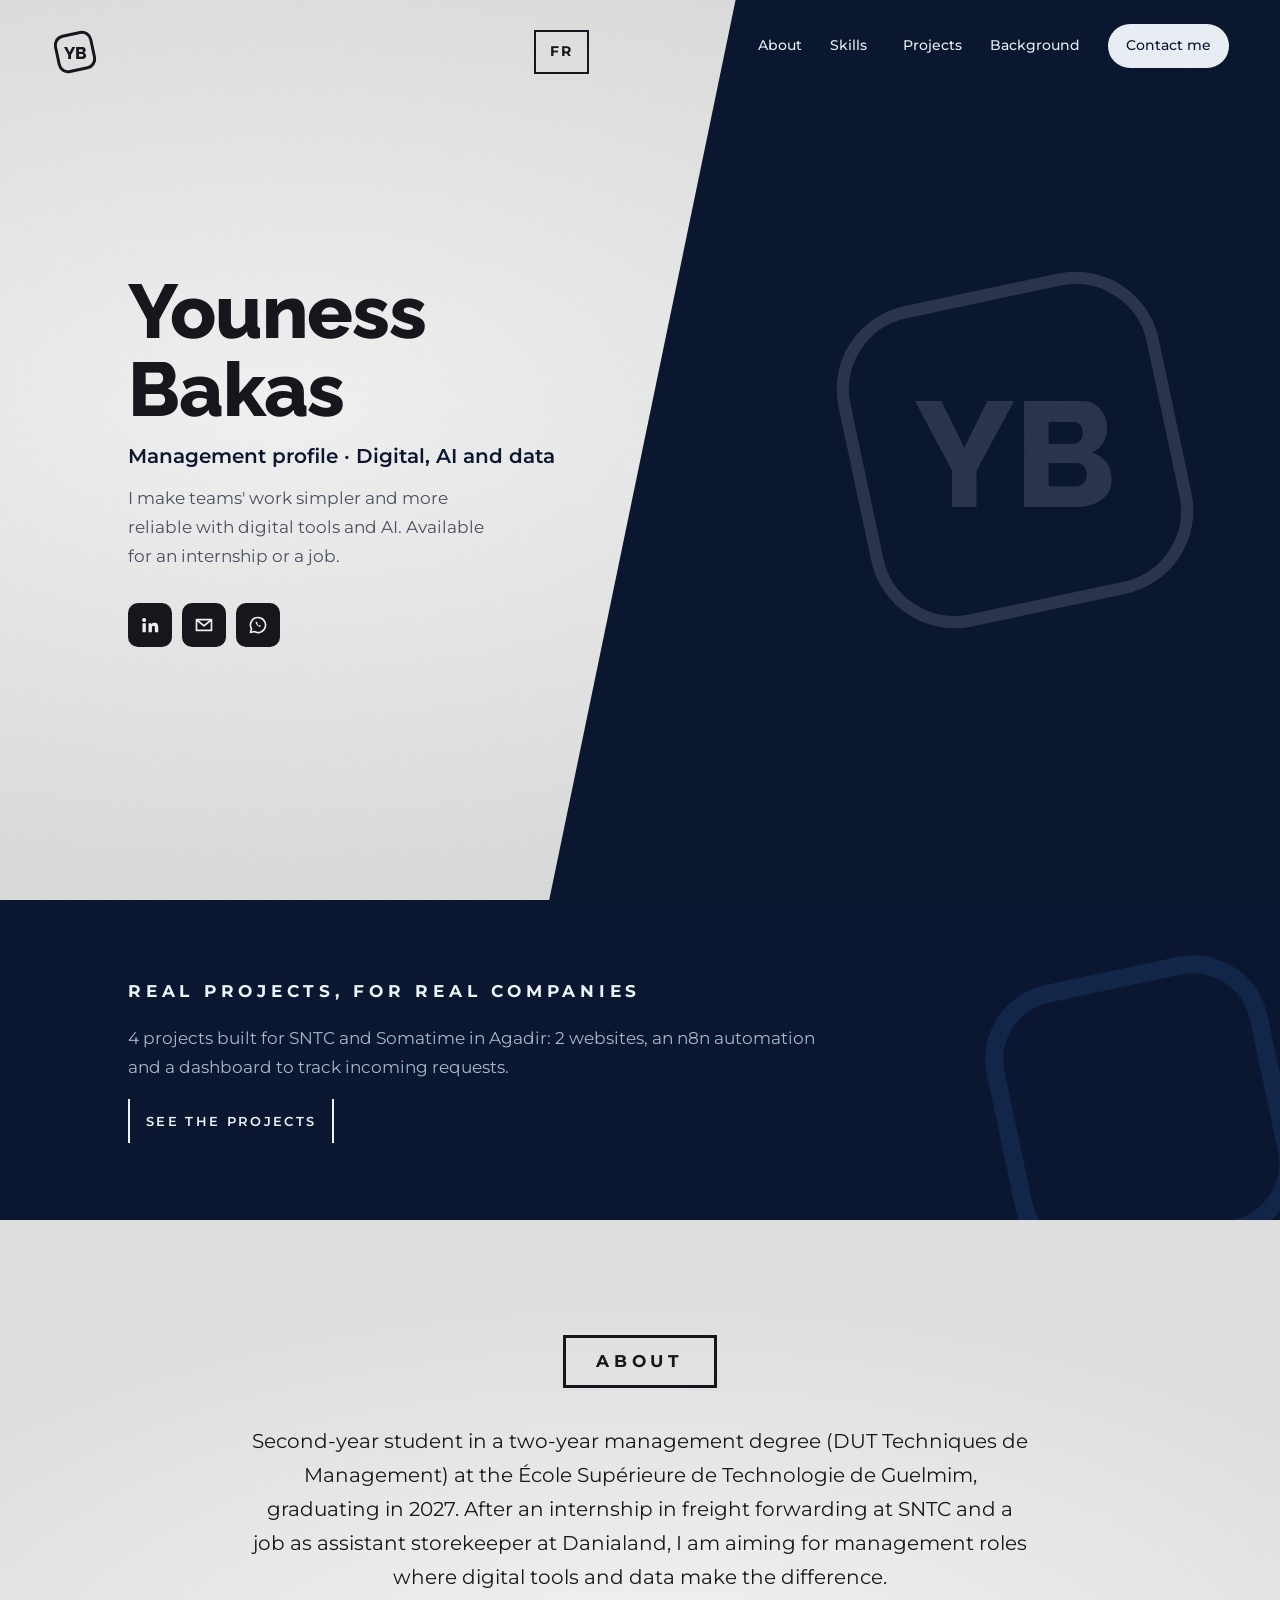
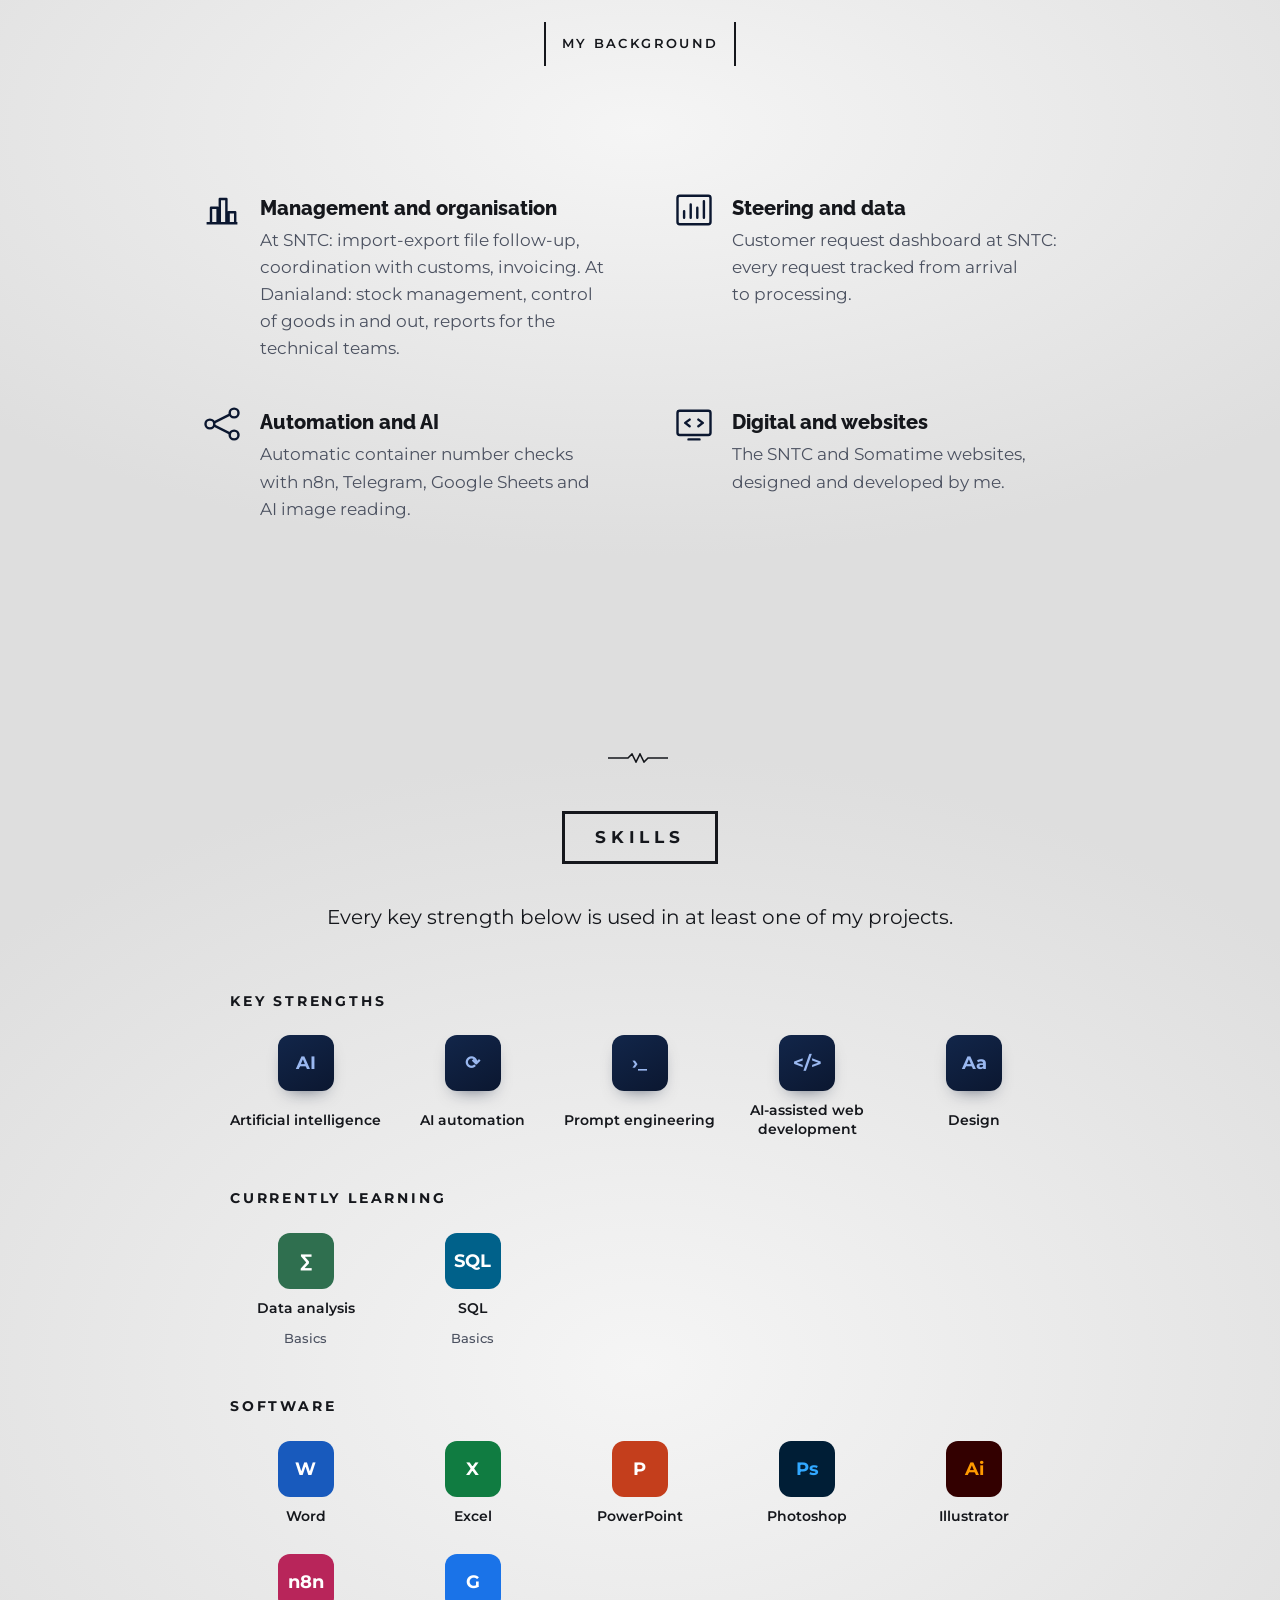
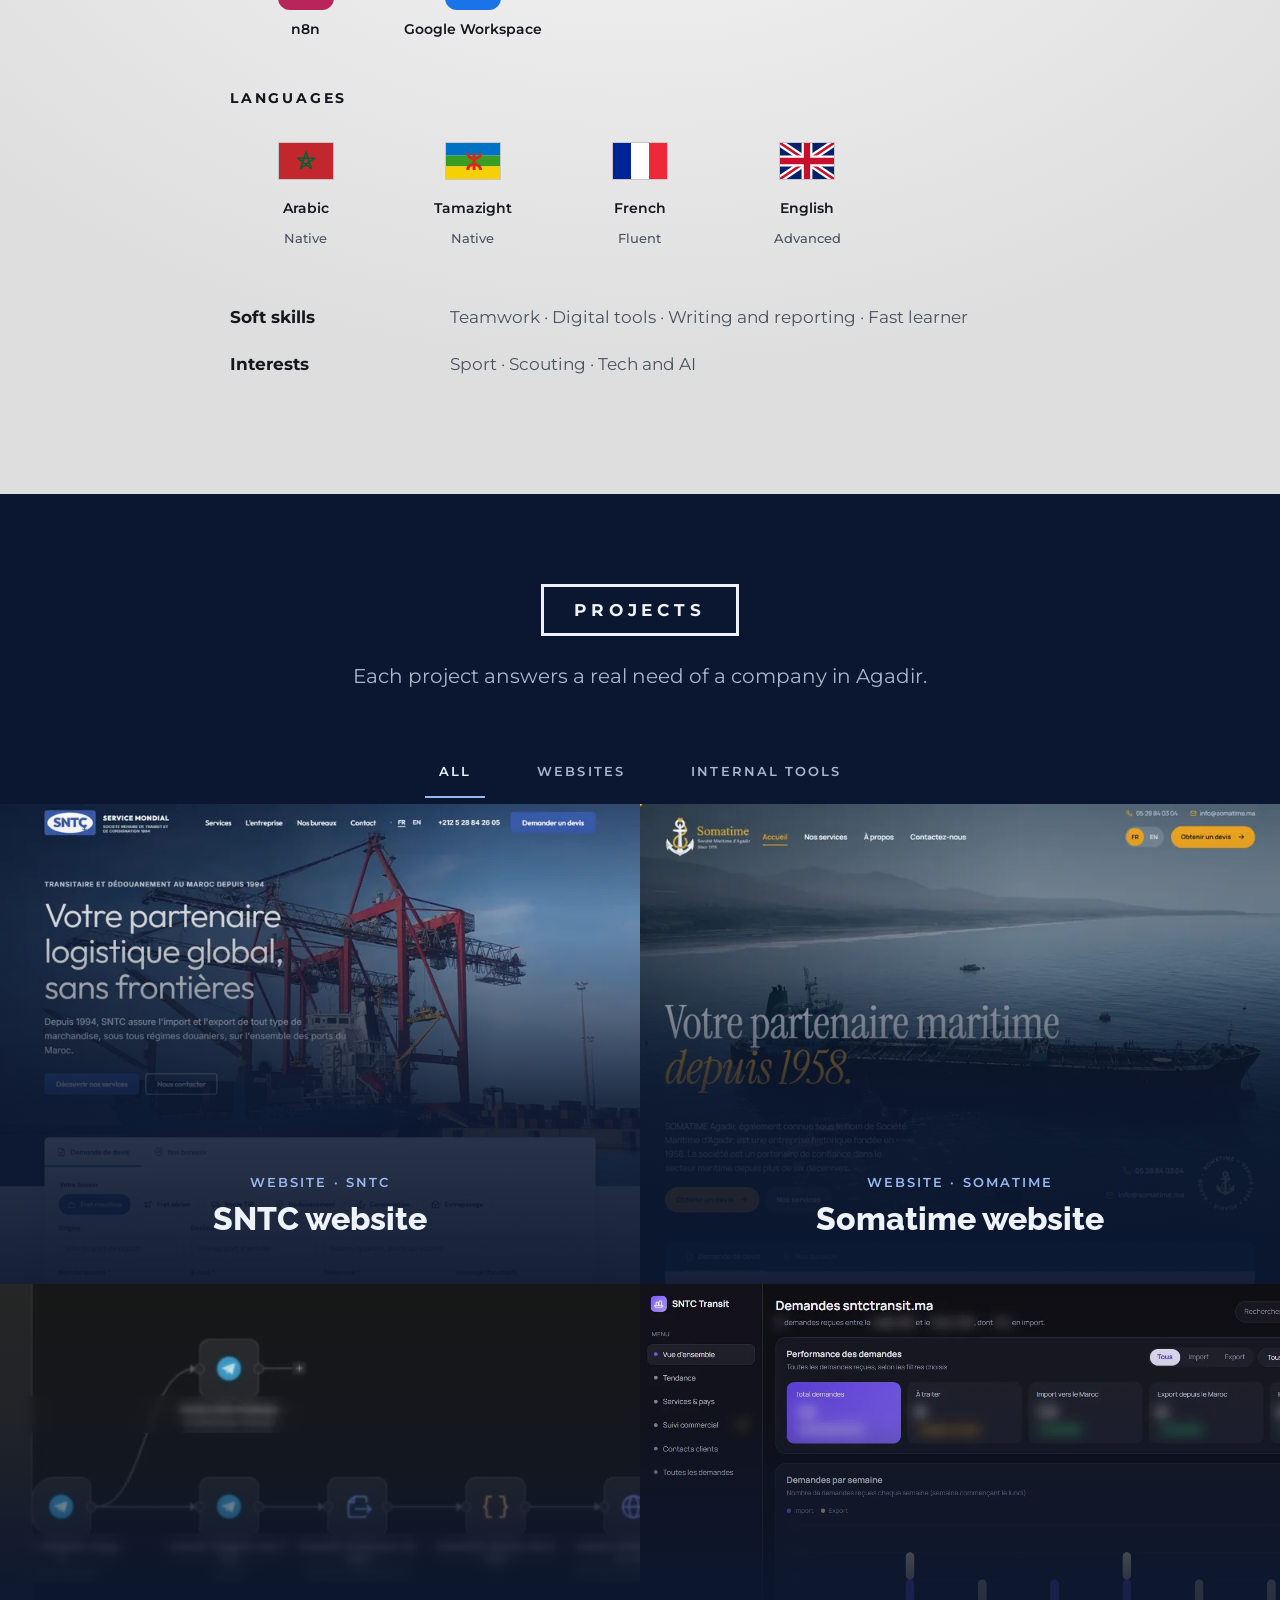
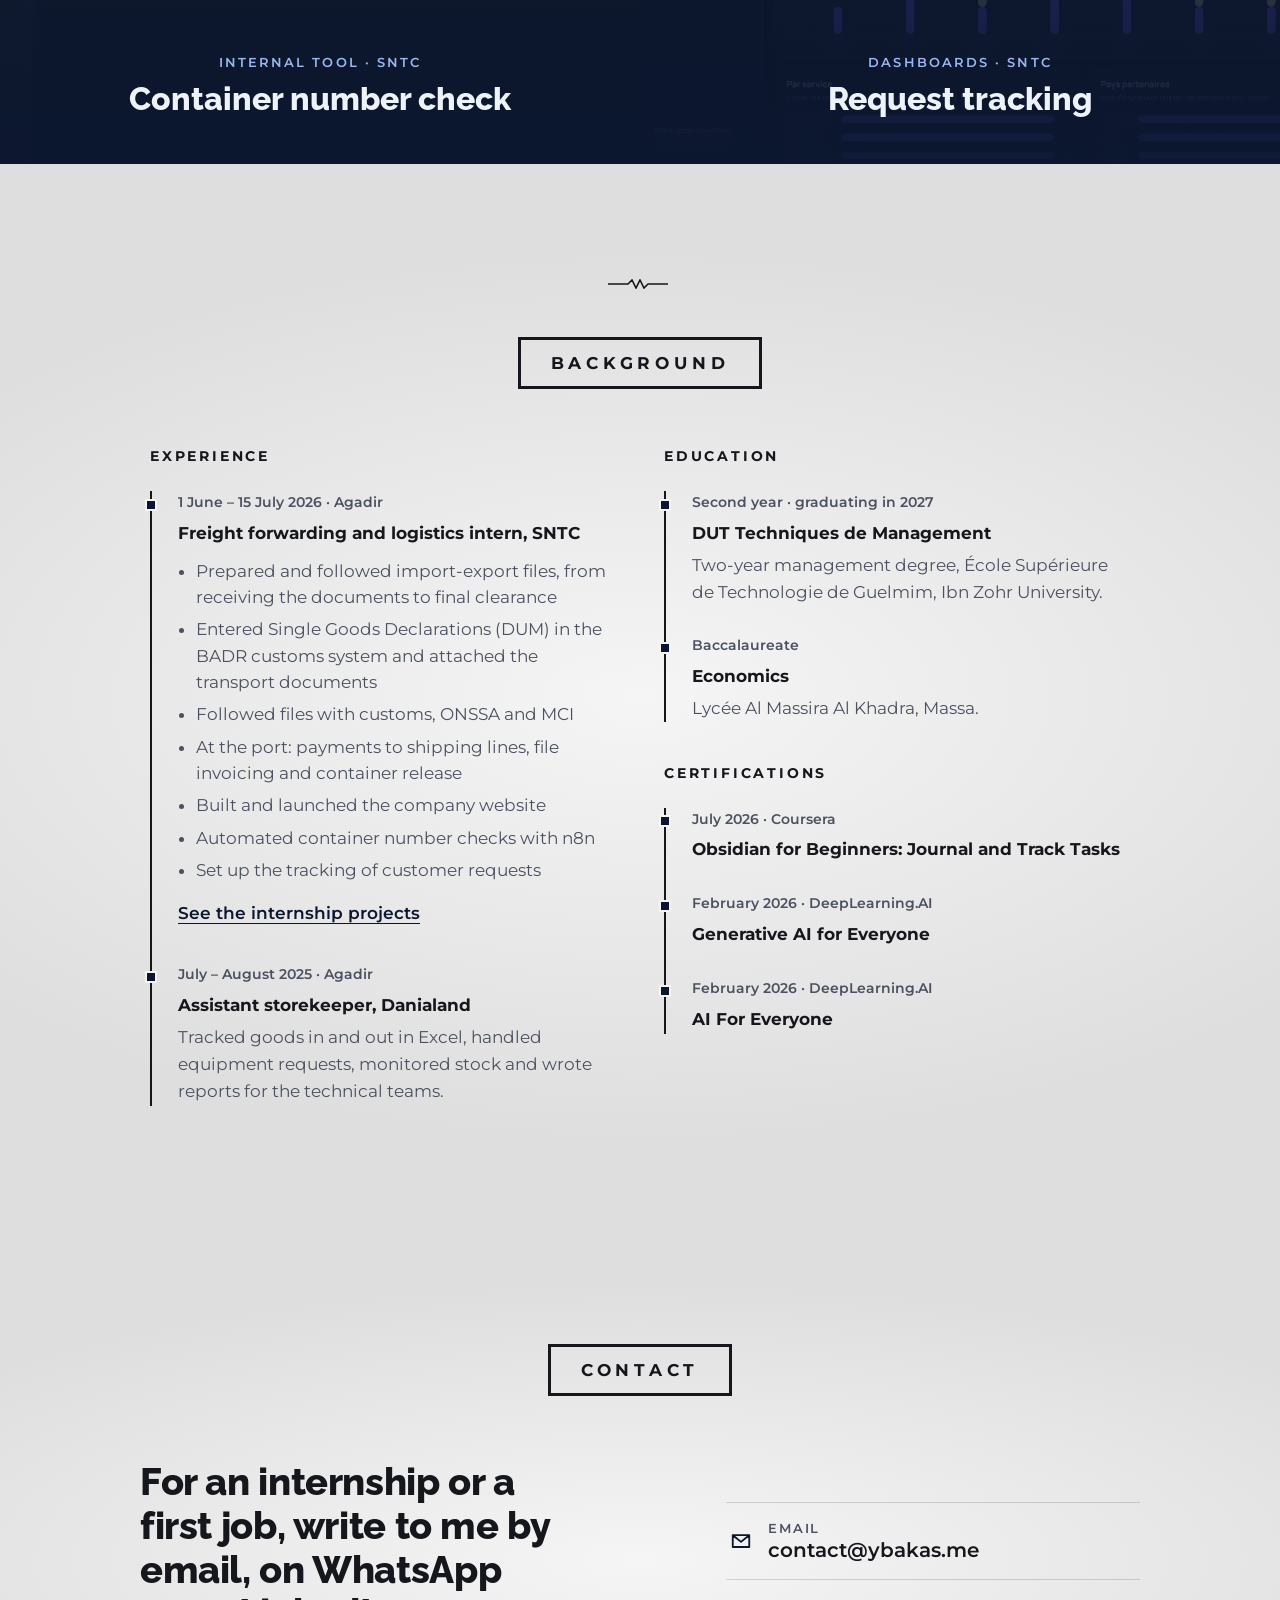
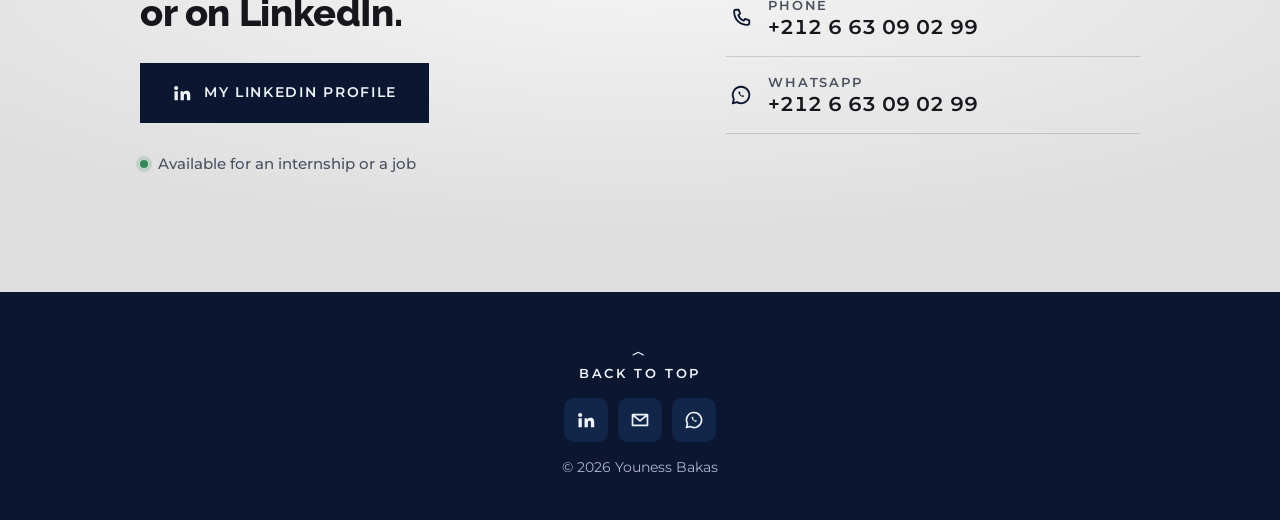
==== commit 4a9369cf: "Retrait des photos, contact repensé, adresses sans # (FR + EN) - Portrait du hero remplacé par un mo" ====
--- a/en/index.html
+++ b/en/index.html
@@ -18,9 +18,7 @@
   <meta property="og:title" content="Youness Bakas — Management, digital and AI · Portfolio">
   <meta property="og:description" content="A management student who uses digital tools and AI: 4 real projects for companies in Agadir. Looking for an internship or a first job.">
   <meta property="og:url" content="https://ybakas.me/en/">
-  <meta property="og:image" content="https://ybakas.me/assets/img/portrait.jpg">
-  <meta property="og:image:alt" content="Portrait of Youness Bakas">
-  <meta name="twitter:card" content="summary_large_image">
+  <meta name="twitter:card" content="summary">
 
   <script type="application/ld+json">
   {
@@ -28,7 +26,6 @@
     "@type": "Person",
     "name": "Youness Bakas",
     "url": "https://ybakas.me/en/",
-    "image": "https://ybakas.me/assets/img/portrait.jpg",
     "jobTitle": "Management student (DUT Techniques de Management)",
     "address": { "@type": "PostalAddress", "addressLocality": "Agadir", "addressCountry": "MA" },
     "alumniOf": "École Supérieure de Technologie de Guelmim",
@@ -42,7 +39,6 @@
   <link rel="preconnect" href="https://fonts.googleapis.com">
   <link rel="preconnect" href="https://fonts.gstatic.com" crossorigin>
   <link href="https://fonts.googleapis.com/css2?family=Montserrat:wght@400;500;600;700&family=Raleway:wght@700;800&display=swap" rel="stylesheet">
-  <link rel="preload" as="image" type="image/webp" href="../assets/img/portrait.webp" imagesrcset="../assets/img/portrait-480.webp 480w, ../assets/img/portrait.webp 921w" imagesizes="(max-width: 899px) 100vw, 50vw">
   <link rel="stylesheet" href="../assets/css/style.css">
   <script>document.documentElement.classList.add('js')</script>
 </head>
@@ -101,10 +97,7 @@
           <li><a class="pill" href="#contact">Contact me</a></li>
         </ul>
       </nav>
-      <picture>
-        <source type="image/webp" srcset="../assets/img/portrait-480.webp 480w, ../assets/img/portrait.webp 921w" sizes="(max-width: 899px) 100vw, 50vw">
-        <img class="hero-photo" src="../assets/img/portrait.jpg" width="921" height="1280" fetchpriority="high" alt="Portrait of Youness Bakas, white shirt, arms crossed, at night">
-      </picture>
+      <svg class="hero-monogram" viewBox="0 0 48 48" aria-hidden="true" focusable="false"><rect x="6" y="6" width="36" height="36" rx="9" transform="rotate(-12 24 24)" fill="none" stroke="currentColor" stroke-width="1.4"/><text x="24" y="30.5" text-anchor="middle" font-family="Raleway, sans-serif" font-weight="800" font-size="17" fill="currentColor">YB</text></svg>
     </div>
   </header>
 
@@ -129,12 +122,12 @@
         <li class="service reveal">
           <svg class="service-icon" viewBox="0 0 40 40" aria-hidden="true"><path d="M6 32h28M10 32V18h6v14M18 32V10h6v22M26 32V22h6v10" fill="none" stroke="currentColor" stroke-width="2.2" stroke-linejoin="round"/></svg>
           <h3>Management and organisation</h3>
-          <p>Import-export file follow-up, coordination with customs and inspection bodies, invoicing: internship at SNTC.</p>
+          <p>At SNTC: import-export file follow-up, coordination with customs, invoicing. At Danialand: stock management, control of goods in and out, reports for the technical teams.</p>
         </li>
         <li class="service reveal">
           <svg class="service-icon" viewBox="0 0 40 40" aria-hidden="true"><rect x="5" y="7" width="30" height="26" rx="2" fill="none" stroke="currentColor" stroke-width="2.2"/><path d="M11 27v-6M17 27V15M23 27v-9M29 27V12" stroke="currentColor" stroke-width="2.2" stroke-linecap="round"/></svg>
           <h3>Steering and data</h3>
-          <p>Customer request dashboard at SNTC, stock tracking and reports in Excel at Danialand.</p>
+          <p>Customer request dashboard at SNTC: every request tracked from arrival to processing.</p>
         </li>
         <li class="service reveal">
           <svg class="service-icon" viewBox="0 0 40 40" aria-hidden="true"><circle cx="9" cy="20" r="4" fill="none" stroke="currentColor" stroke-width="2.2"/><circle cx="31" cy="10" r="4" fill="none" stroke="currentColor" stroke-width="2.2"/><circle cx="31" cy="30" r="4" fill="none" stroke="currentColor" stroke-width="2.2"/><path d="M13 18.5l14-7M13 21.5l14 7" fill="none" stroke="currentColor" stroke-width="2.2"/></svg>
@@ -158,11 +151,11 @@
         <div class="skill-group reveal">
           <h3 class="group-title">Key strengths</h3>
           <ul class="tiles">
-            <li><span class="tile" style="--c:#4a70c2">AI</span>Artificial intelligence</li>
-            <li><span class="tile" style="--c:#0f7b6c">⟳</span>AI automation</li>
-            <li><span class="tile" style="--c:#1a3260">›_</span>Prompt engineering</li>
-            <li><span class="tile" style="--c:#5b3cc4">&lt;/&gt;</span>AI-assisted web development</li>
-            <li><span class="tile" style="--c:#b4441c">Aa</span>Design</li>
+            <li><span class="tile tile-strong">AI</span>Artificial intelligence</li>
+            <li><span class="tile tile-strong">⟳</span>AI automation</li>
+            <li><span class="tile tile-strong">›_</span>Prompt engineering</li>
+            <li><span class="tile tile-strong">&lt;/&gt;</span>AI-assisted web development</li>
+            <li><span class="tile tile-strong">Aa</span>Design</li>
           </ul>
         </div>
         <div class="skill-group reveal">
@@ -328,11 +321,14 @@
     <dialog class="sheet" id="d-demandes" aria-labelledby="d-demandes-t">
       <h3 id="d-demandes-t">Tracking incoming requests</h3>
       <p class="sheet-meta">SNTC · Dashboards · Tracking and reporting</p>
-      <p>Dashboards to track the requests received through the websites.</p>
+      <p>A private space where managers review and handle the requests sent through the website, built on a database I designed and set up.</p>
       <dl class="psd">
         <div><dt>Problem</dt><dd>Requests arrive through several websites and must not be lost.</dd></div>
-        <div><dt>Solution</dt><dd>Central tracking of every request, from arrival to processing.</dd></div>
-        <div><dt>My role</dt><dd>Set up the tracking of customer requests.</dd></div>
+        <div><dt>Solution</dt><dd>The website form saves each request to the database and notifies the team by email. Managers then follow it in a login-protected dashboard: status, notes, charts by day, week or month.</dd></div>
+        <div><dt>Database</dt><dd>Designed in SQL with phpMyAdmin: 5 tables (requests, managers, settings, and two security tables). Each request keeps its reference, date, status, an internal note and the name of whoever last changed it. The history from the previous tool, Web3Forms, was migrated with SQL import scripts.</dd></div>
+        <div><dt>Security</dt><dd>Hashed passwords, a per-IP limit on submissions against spam, and lockout after repeated failed logins.</dd></div>
+        <div><dt>Tools</dt><dd>MySQL, SQL, phpMyAdmin, PHP, cPanel</dd></div>
+        <div><dt>My role</dt><dd>Designed the database, built the managers' space and put it online.</dd></div>
       </dl>
       <div class="sheet-shots">
         <figure>
@@ -388,12 +384,6 @@
     <section class="block contact" id="contact" aria-labelledby="contact-title">
       <h2 class="boxed reveal" id="contact-title">Contact</h2>
       <div class="contact-grid">
-        <figure class="contact-photo reveal">
-          <picture>
-            <source type="image/webp" srcset="../assets/img/portrait-agadir-640.webp 640w, ../assets/img/portrait-agadir.webp 1280w" sizes="(max-width: 899px) 80vw, 30vw">
-            <img src="../assets/img/portrait-agadir.jpg" width="1280" height="1280" loading="lazy" alt="Youness Bakas on a terrace facing the sea, on the Agadir coast">
-          </picture>
-        </figure>
         <div class="contact-text">
           <p class="lead reveal">For an internship or a first job, write to me by email, on WhatsApp or on LinkedIn.</p>
           <a class="btn btn-big reveal" href="https://www.linkedin.com/in/bakas-youness" target="_blank" rel="noopener"><svg aria-hidden="true"><use href="#i-linkedin"/></svg><span>My LinkedIn profile</span></a>
--- a/assets/css/style.css
+++ b/assets/css/style.css
@@ -40,6 +40,7 @@
   --t-ui: 260ms;
   --t-reveal: 800ms;
 
+  --z-grain: 4;
   --z-bar: 5;
   --z-skip: 10;
 }
@@ -71,6 +72,16 @@
 :focus-visible { outline: 2px solid var(--accent); outline-offset: 3px; }
 
 .sprite { position: absolute; }
+
+/* Grain léger sur toute la page : casse l'aspect trop plat des aplats */
+body::after {
+  content: ""; position: fixed; inset: 0; z-index: var(--z-grain); pointer-events: none;
+  opacity: 0.07; mix-blend-mode: multiply;
+  background-image: url("data:image/svg+xml,%3Csvg xmlns='http://www.w3.org/2000/svg' width='160' height='160'%3E%3Cfilter id='n'%3E%3CfeTurbulence type='fractalNoise' baseFrequency='0.9' numOctaves='2' stitchTiles='stitch'/%3E%3CfeColorMatrix values='0 0 0 0 0.08 0 0 0 0 0.09 0 0 0 0 0.11 0 0 0 1 0'/%3E%3C/filter%3E%3Crect width='100%25' height='100%25' filter='url(%23n)'/%3E%3C/svg%3E");
+}
+.hero-name { text-wrap: balance; }
+/* Sections qui reçoivent le focus après un clic de menu : pas de cadre */
+[tabindex="-1"]:focus { outline: none; }
 
 .skip {
   position: absolute; left: var(--margin); top: -60px; z-index: var(--z-skip);
@@ -189,10 +200,11 @@
 }
 .hero::before { content: ""; background: var(--navy); transform: translateX(-14px); }
 .hero-panel { background: var(--navy); }
-.hero-photo {
-  position: absolute; inset: 0;
-  width: 100%; height: 100%;
-  object-fit: cover; object-position: 50% 26%;
+.hero-monogram {
+  position: absolute; top: 50%; left: 63%;
+  width: min(34vw, 420px); height: auto;
+  transform: translate(-50%, -50%);
+  color: var(--on-navy); opacity: 0.14;
 }
 .hero-panel::after {
   content: ""; position: absolute; inset: 0; pointer-events: none;
@@ -234,7 +246,8 @@
 .block {
   padding: var(--section) var(--margin);
   text-align: center;
-  background: radial-gradient(ellipse at 50% 30%, var(--paper-hi), var(--paper) 72%);
+  /* La lumière s'éteint avant les bords : plus de coupure visible entre deux sections */
+  background: radial-gradient(ellipse 70% 42% at 50% 50%, var(--paper-hi), var(--paper));
 }
 .block > .boxed { margin-bottom: 36px; }
 .block > .zigzag:first-child { margin-bottom: 48px; }
@@ -268,6 +281,12 @@
   background: var(--c, var(--navy)); color: var(--t, #fff);
   font-size: 1.125rem; font-weight: 700; letter-spacing: 0; text-transform: none;
   transition: transform var(--t-ui) var(--ease-out);
+}
+/* Points forts : une seule famille de couleur, celle du site */
+.tile-strong {
+  background: linear-gradient(150deg, var(--navy-2), var(--navy));
+  color: var(--accent-ink);
+  box-shadow: 0 8px 18px -10px rgba(11, 23, 48, 0.7);
 }
 .tiles li:hover .tile, .tiles li:hover .flag { transform: translateY(-4px); }
 .flag { width: 56px; height: 38px; border: 1px solid rgba(21, 23, 28, 0.15); margin: 9px 0; transition: transform var(--t-ui) var(--ease-out); }
@@ -409,26 +428,52 @@
 
 /* ---------- Contact ---------- */
 
-.contact-grid {
-  max-width: 980px; margin: 20px auto 0;
-  display: grid; grid-template-columns: minmax(0, 5fr) minmax(0, 7fr); gap: clamp(28px, 5vw, 72px);
-  align-items: center; text-align: left;
-}
-.contact-photo img { width: 100%; aspect-ratio: 4 / 5; object-fit: cover; object-position: 52% 45%; }
-.contact-text { display: grid; gap: 28px; justify-items: start; }
-.contact-text .lead { margin: 0; max-width: 40ch; font-size: clamp(1.25rem, 1rem + 0.8vw, 1.5rem); line-height: 1.4; font-weight: 500; }
-.contact-links { display: grid; gap: 4px; }
+.contact-grid { max-width: 1000px; margin: 28px auto 0; text-align: left; }
+/* Deux colonnes : le message et LinkedIn à gauche, la fiche de coordonnées à droite */
+.contact-text {
+  display: grid; align-items: start;
+  grid-template-columns: minmax(0, 6fr) minmax(0, 5fr);
+  grid-template-areas: "lead links" "btn links" "note links";
+  grid-template-rows: auto auto 1fr;
+  gap: 28px clamp(40px, 7vw, 96px);
+}
+.contact-text .lead {
+  grid-area: lead; margin: 0; max-width: 22ch;
+  font-family: var(--display); font-size: clamp(1.6rem, 1.1rem + 1.6vw, 2.4rem); font-weight: 800;
+  line-height: 1.15; letter-spacing: -0.01em; text-wrap: balance;
+}
+.contact-text .btn { grid-area: btn; justify-self: start; }
+.contact-note { grid-area: note; }
+.contact-links {
+  grid-area: links; align-self: center;
+  border-top: 1px solid rgba(21, 23, 28, 0.16);
+}
+.contact-links li { border-bottom: 1px solid rgba(21, 23, 28, 0.16); }
 .contact-links a {
-  display: inline-flex; align-items: center; gap: 14px; min-height: 52px;
-  text-decoration: none; font-weight: 600;
-  transition: color var(--t-hover) ease;
-}
-.contact-links a:hover { color: var(--accent-strong); }
+  display: flex; align-items: center; gap: 16px; min-height: 76px; padding: 12px 4px;
+  text-decoration: none; font-weight: 600; font-size: var(--step-lead);
+  font-variant-numeric: tabular-nums;
+  transition: color var(--t-hover) ease, padding var(--t-ui) var(--ease-out);
+}
+.contact-links a::after {
+  content: "→"; margin-left: auto; color: var(--accent-strong);
+  opacity: 0; transform: translateX(-8px);
+  transition: opacity var(--t-hover) ease, transform var(--t-ui) var(--ease-out);
+}
+.contact-links a:hover { color: var(--accent-strong); padding-left: 10px; }
+.contact-links a:hover::after, .contact-links a:focus-visible::after { opacity: 1; transform: none; }
 .contact-links svg { width: 22px; height: 22px; flex: none; color: var(--navy); }
 .contact-links span { display: grid; line-height: 1.3; }
-.contact-links small { font-size: var(--step-label); font-weight: 500; color: var(--muted); }
+.contact-links small { font-size: var(--step-label); font-weight: 600; color: var(--muted); letter-spacing: 0.14em; text-transform: uppercase; }
 .footer-icons { display: flex; gap: 10px; }
-.contact-note { font-size: var(--step-note); color: var(--muted); }
+.contact-note {
+  display: inline-flex; align-items: center; gap: 10px;
+  font-size: var(--step-note); font-weight: 500; color: var(--muted);
+}
+.contact-note::before {
+  content: ""; width: 8px; height: 8px; border-radius: 50%; background: #2f8a57;
+  box-shadow: 0 0 0 4px rgba(47, 138, 87, 0.18);
+}
 
 /* ---------- Footer ---------- */
 
@@ -497,10 +542,11 @@
   .hero::before { display: none; }
   .hero-panel {
     position: relative; grid-row: 1;
-    width: 100%; height: min(70svh, 560px);
-    clip-path: polygon(0 0, 100% 0, 100% 86%, 0 100%);
+    width: 100%; height: 96px;
+    clip-path: polygon(0 0, 100% 0, 100% 80%, 0 100%);
   }
-  .hero-text { grid-row: 2; width: 100%; padding: 8px var(--margin) 56px; grid-template-rows: auto; }
+  .hero-monogram { display: none; }
+  .hero-text { grid-row: 2; width: 100%; padding: 32px var(--margin) 56px; grid-template-rows: auto; }
   .hero-intro { padding-left: 0; }
   .hero-top { display: none; }
 
@@ -524,7 +570,8 @@
   .feature-inner { margin-left: 0; }
 
   .path-cols, .contact-grid { grid-template-columns: minmax(0, 1fr); }
-  .contact-photo { max-width: 360px; }
+  .contact-text { grid-template-columns: minmax(0, 1fr); grid-template-areas: "lead" "links" "btn" "note"; grid-template-rows: auto; }
+  .contact-links { align-self: stretch; }
   .extras div { grid-template-columns: minmax(0, 1fr); gap: 4px; }
 }
 
@@ -565,17 +612,18 @@
   transition: opacity 800ms var(--ease-out), transform 900ms var(--ease-out);
   transition-delay: calc(250ms + var(--i, 0) * 90ms);
 }
-.js .hero-photo { opacity: 0; transform: scale(1.08); transition: opacity 1.2s var(--ease-soft), transform 2.2s var(--ease-soft); }
+.js .hero-monogram { opacity: 0; transform: translate(-50%, -50%) scale(1.08); transition: opacity 1.2s var(--ease-soft), transform 2.2s var(--ease-soft); }
 .js .hero::before { opacity: 0; transition: opacity 600ms ease 600ms; }
-.js .hero.is-loaded .hero-intro > *, .js .hero.is-loaded .mark,
-.js .hero.is-loaded .hero-photo { opacity: 1; transform: none; }
+.js .hero.is-loaded .hero-intro > *, .js .hero.is-loaded .mark { opacity: 1; transform: none; }
+.js .hero.is-loaded .hero-monogram { opacity: 0.14; transform: translate(-50%, -50%); }
 .js .hero.is-loaded::before { opacity: 1; }
 
 @media (prefers-reduced-motion: reduce) {
   html { scroll-behavior: auto; }
   *, *::before, *::after { animation-duration: 1ms !important; animation-delay: 0ms !important; }
   .topbar { transition: none !important; }
-  .js .reveal, .js .hero-intro > *, .js .mark, .js .hero-photo, .js .hero::before {
+  .js .reveal, .js .hero-intro > *, .js .mark, .js .hero::before {
     opacity: 1; transform: none; transition: none;
   }
-}
+  .js .hero-monogram { opacity: 0.14; transform: translate(-50%, -50%); transition: none; }
+}
